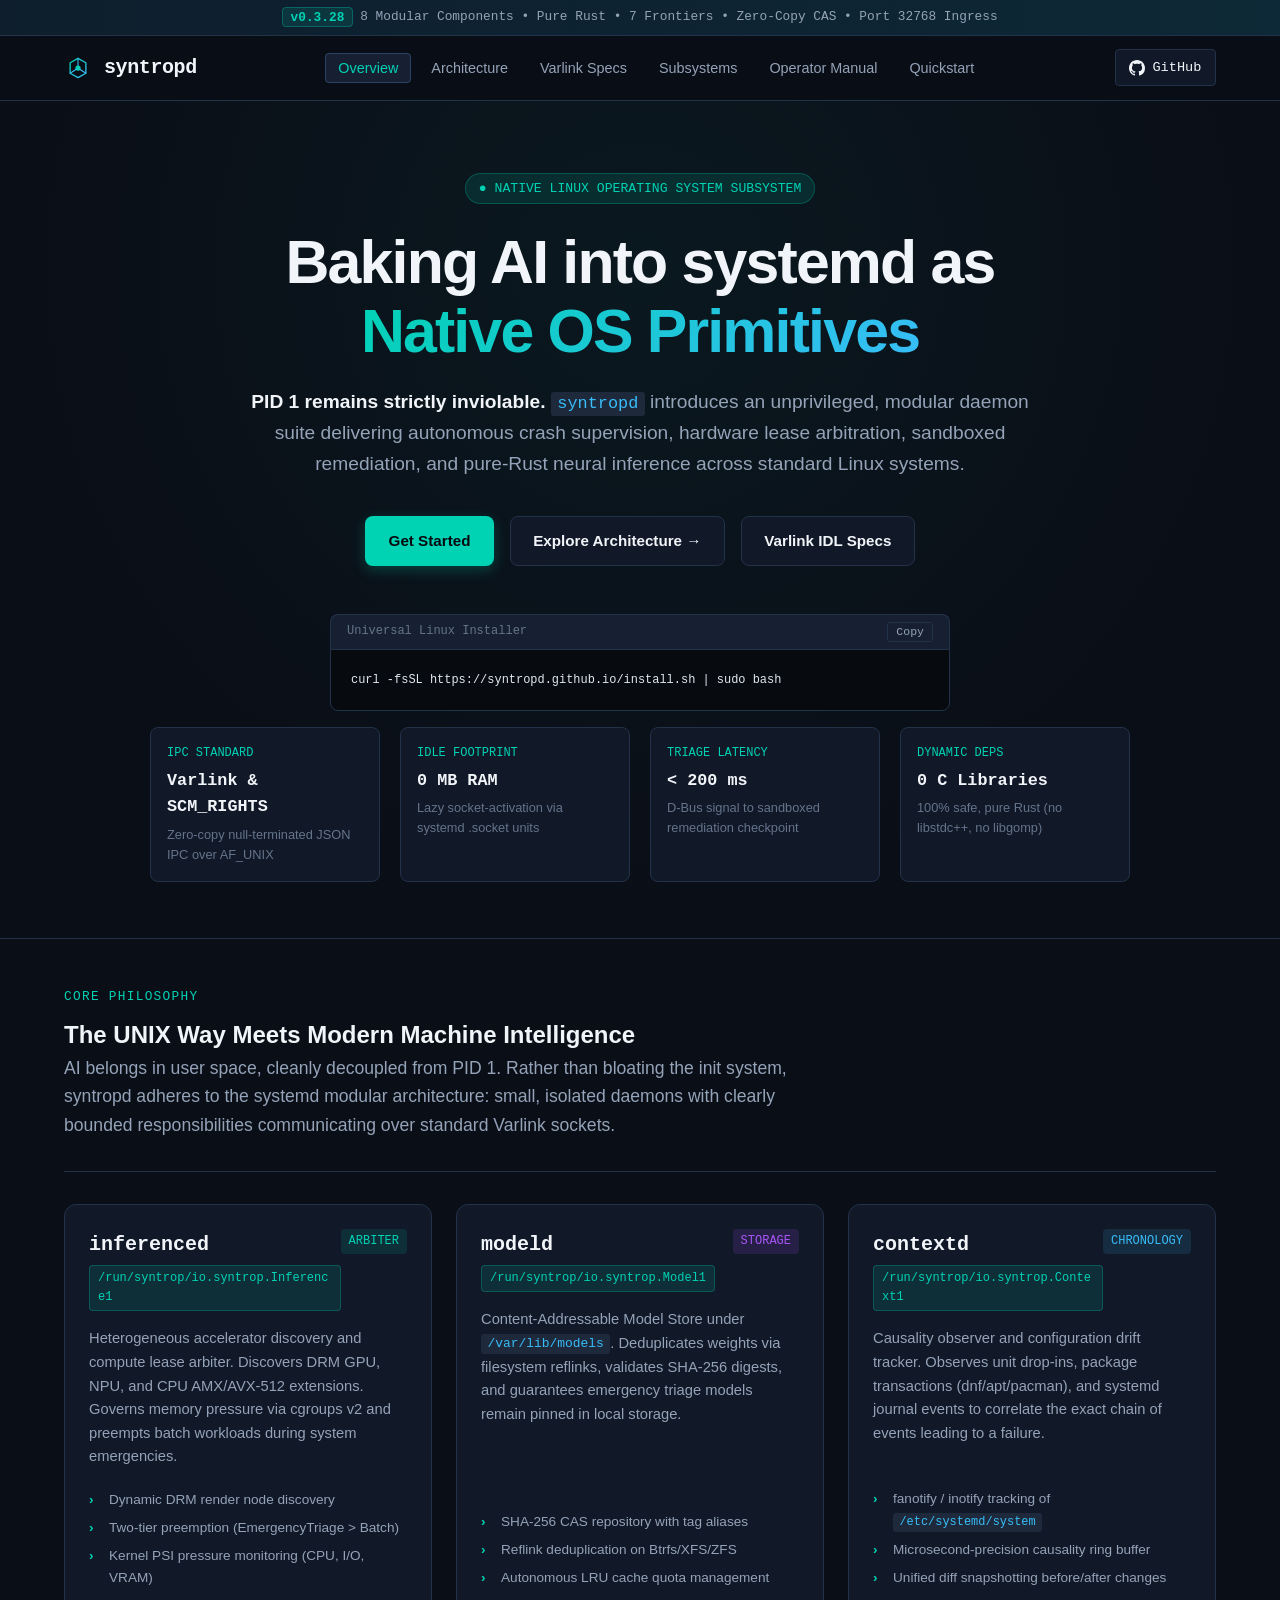
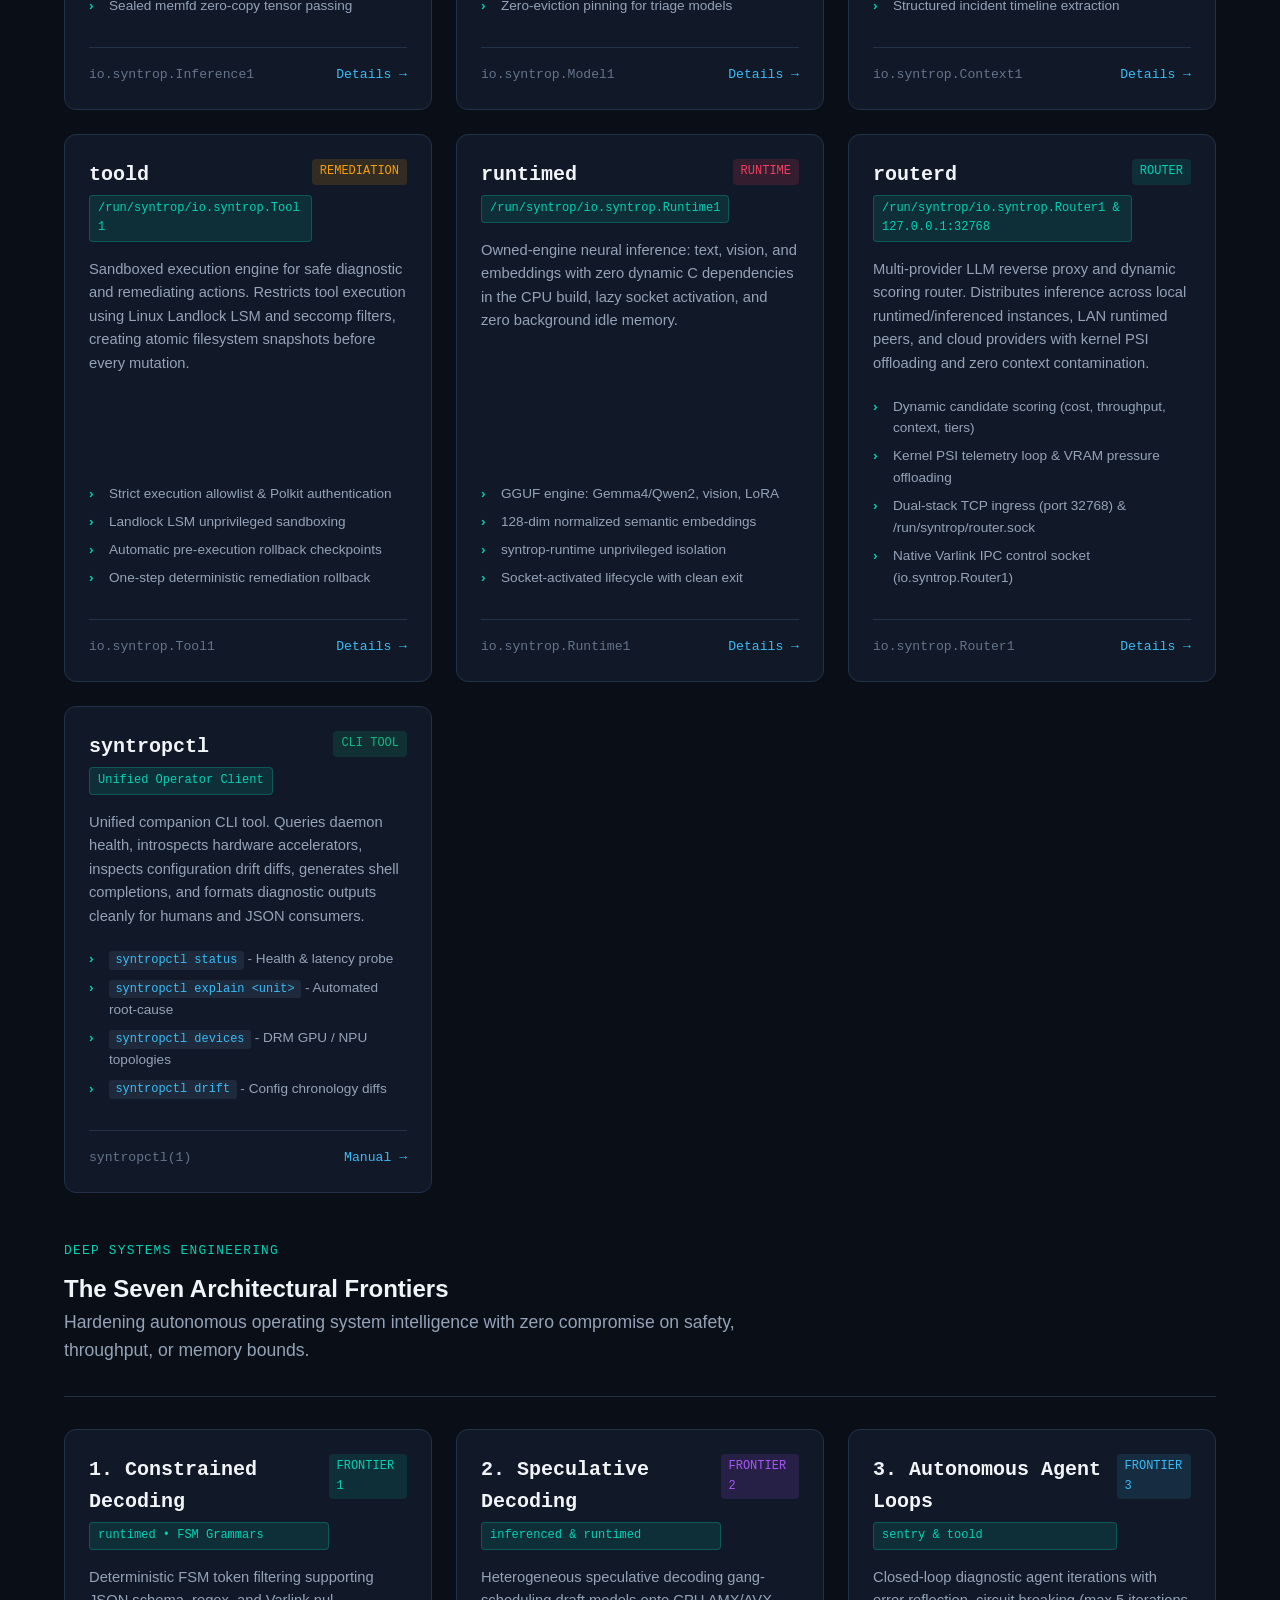
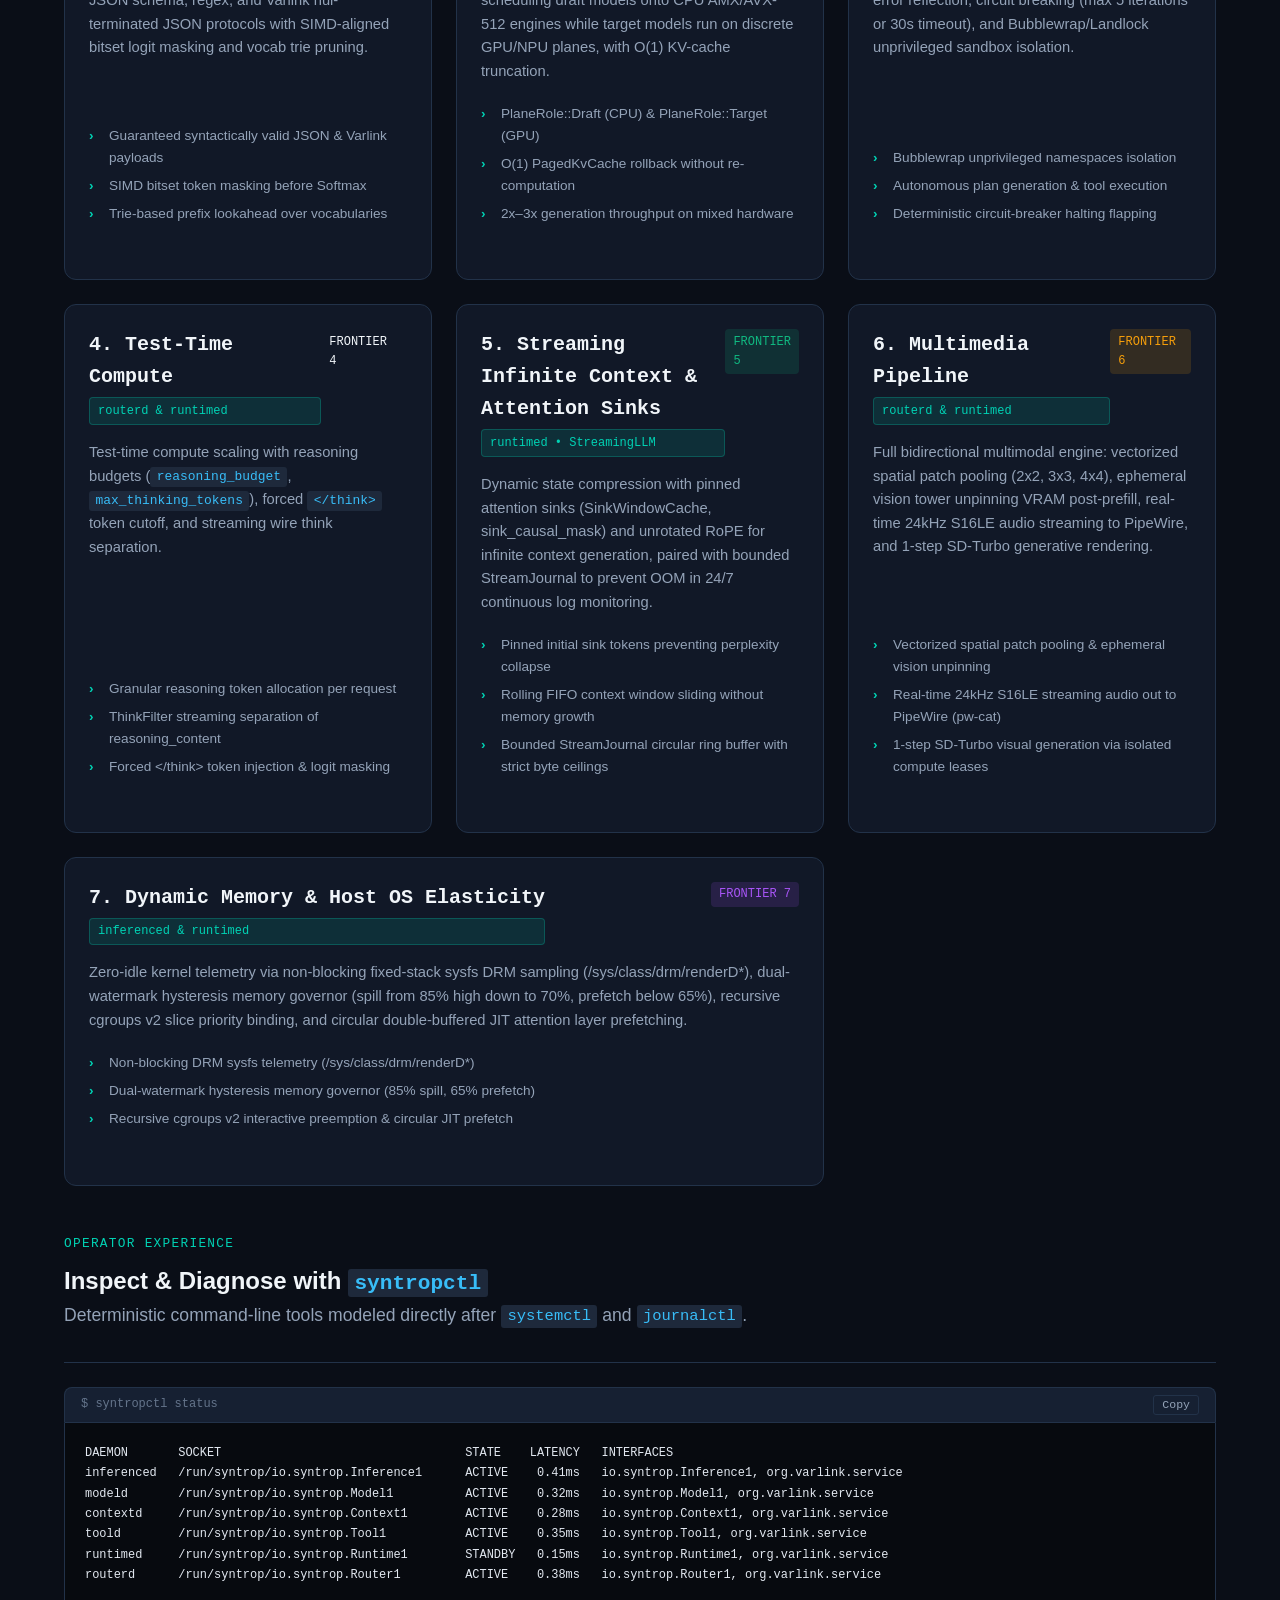
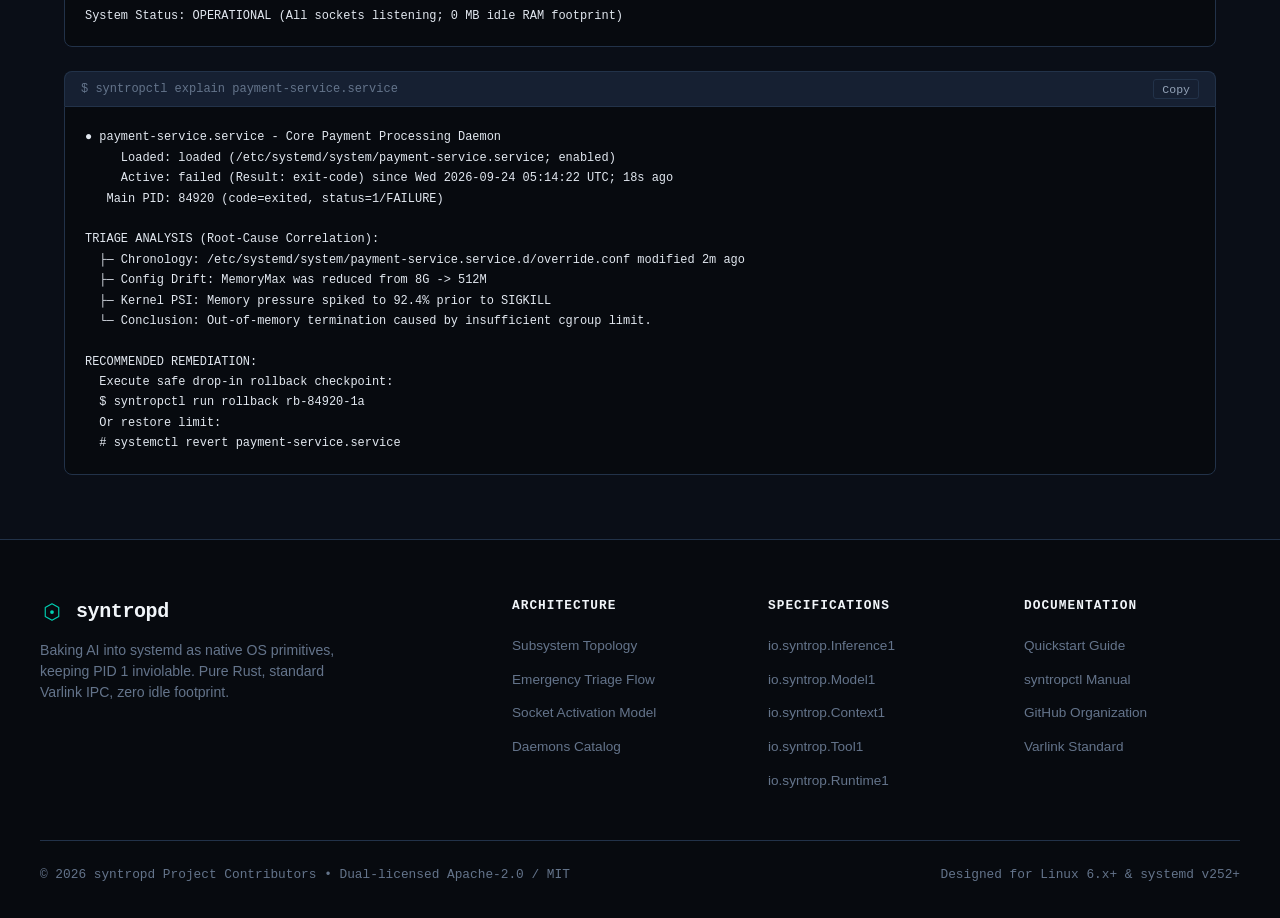
==== index.html @ 88038bbb "chore(release): bump badge to v0.3.28, update inferenced to v0.3.10 and runtimed to v0.5.14" ====
<!DOCTYPE html>
<html lang="en">
<head>
  <meta charset="UTF-8">
  <meta name="viewport" content="width=device-width, initial-scale=1.0">
  <meta name="description" content="syntropd - Native AI subsystem for systemd, maintaining PID 1 inviolability with zero idle memory overhead.">
  <meta name="theme-color" content="#0a0e17">
  <title>syntropd — Native AI Subsystem for systemd</title>
  <link rel="icon" type="image/svg+xml" href="favicon.svg">
  <link rel="stylesheet" href="css/style.css">
</head>
<body>

  <!-- Top Announcement Bar -->
  <div class="top-banner">
    <span><span class="badge">v0.3.28</span> 8 Modular Components • Pure Rust • 7 Frontiers • Zero-Copy CAS • Port 32768 Ingress</span>
  </div>

  <!-- Header & Navigation -->
  <header class="site-header">
    <div class="nav-container">
      <a href="index.html" class="brand">
        <svg viewBox="0 0 64 64" width="28" height="28">
          <defs>
            <linearGradient id="nav-grad" x1="0%" y1="0%" x2="100%" y2="100%">
              <stop offset="0%" stop-color="#00d2b4"/>
              <stop offset="100%" stop-color="#38bdf8"/>
            </linearGradient>
          </defs>
          <path d="M32 10 L50 20 L50 44 L32 54 L14 44 L14 20 Z" fill="none" stroke="url(#nav-grad)" stroke-width="3" stroke-linejoin="round"/>
          <circle cx="32" cy="32" r="6" fill="#00d2b4"/>
          <line x1="32" y1="10" x2="32" y2="26" stroke="#38bdf8" stroke-width="2.5" stroke-linecap="round"/>
          <line x1="50" y1="44" x2="36" y2="35" stroke="#38bdf8" stroke-width="2.5" stroke-linecap="round"/>
          <line x1="14" y1="44" x2="28" y2="35" stroke="#38bdf8" stroke-width="2.5" stroke-linecap="round"/>
        </svg>
        <span>syntropd</span>
      </a>

      <button class="nav-toggle" aria-label="Toggle navigation menu" aria-expanded="false">
        <svg width="20" height="20" viewBox="0 0 24 24" fill="none" stroke="currentColor" stroke-width="2"><line x1="3" y1="12" x2="21" y2="12"></line><line x1="3" y1="6" x2="21" y2="6"></line><line x1="3" y1="18" x2="21" y2="18"></line></svg>
      </button>

      <ul class="nav-links">
        <li><a href="index.html" class="active">Overview</a></li>
        <li><a href="architecture.html">Architecture</a></li>
        <li><a href="specifications.html">Varlink Specs</a></li>
        <li><a href="daemons.html">Subsystems</a></li>
        <li><a href="manual.html">Operator Manual</a></li>
        <li><a href="quickstart.html">Quickstart</a></li>
      </ul>

      <div class="nav-actions">
        <a href="https://github.com/syntropd" class="github-btn" target="_blank" rel="noopener noreferrer">
          <svg width="16" height="16" viewBox="0 0 24 24" fill="currentColor"><path d="M12 0C5.37 0 0 5.37 0 12c0 5.31 3.435 9.795 8.205 11.385.6.105.825-.255.825-.57 0-.285-.015-1.23-.015-2.235-3.015.555-3.795-.735-4.035-1.41-.135-.345-.72-1.41-1.23-1.695-.42-.225-1.02-.78-.015-.795.945-.015 1.62.87 1.845 1.23 1.08 1.815 2.805 1.305 3.495.99.105-.78.42-1.305.765-1.605-2.67-.3-5.46-1.335-5.46-5.925 0-1.305.465-2.385 1.23-3.225-.12-.3-.54-1.53.12-3.18 0 0 1.005-.315 3.3 1.23.96-.27 1.98-.405 3-.405s2.04.135 3 .405c2.295-1.56 3.3-1.23 3.3-1.23.66 1.65.24 2.88.12 3.18.765.84 1.23 1.905 1.23 3.225 0 4.605-2.805 5.625-5.475 5.925.435.375.81 1.095.81 2.22 0 1.605-.015 2.895-.015 3.3 0 .315.225.69.825.57A12.02 12.02 0 0024 12c0-6.63-5.37-12-12-12z"/></svg>
          <span>GitHub</span>
        </a>
      </div>
    </div>
  </header>

  <!-- Hero Section -->
  <section class="hero">
    <div class="hero-inner">
      <div class="hero-eyebrow">
        <span>●</span> NATIVE LINUX OPERATING SYSTEM SUBSYSTEM
      </div>
      <h1>
        Baking AI into systemd as <br>
        <span class="highlight">Native OS Primitives</span>
      </h1>
      <p class="hero-lead">
        <strong>PID 1 remains strictly inviolable.</strong> <code>syntropd</code> introduces an unprivileged, modular daemon suite delivering autonomous crash supervision, hardware lease arbitration, sandboxed remediation, and pure-Rust neural inference across standard Linux systems.
      </p>

      <div class="hero-ctas">
        <a href="quickstart.html" class="btn btn-primary">Get Started</a>
        <a href="architecture.html" class="btn btn-secondary">Explore Architecture →</a>
        <a href="specifications.html" class="btn btn-secondary">Varlink IDL Specs</a>
      </div>

      <div class="hero-install" style="max-width: 620px; margin: 2rem auto 0 auto; text-align: left;">
        <div class="code-header">
          <span>Universal Linux Installer</span>
          <button class="copy-btn">Copy</button>
        </div>
        <pre><code class="language-bash">curl -fsSL https://syntropd.github.io/install.sh | sudo bash</code></pre>
      </div>

      <div class="hero-specs">
        <div class="spec-pill">
          <div class="spec-label">IPC Standard</div>
          <div class="spec-value">Varlink &amp; SCM_RIGHTS</div>
          <div class="spec-desc">Zero-copy null-terminated JSON IPC over AF_UNIX</div>
        </div>
        <div class="spec-pill">
          <div class="spec-label">Idle Footprint</div>
          <div class="spec-value">0 MB RAM</div>
          <div class="spec-desc">Lazy socket-activation via systemd .socket units</div>
        </div>
        <div class="spec-pill">
          <div class="spec-label">Triage Latency</div>
          <div class="spec-value">&lt; 200 ms</div>
          <div class="spec-desc">D-Bus signal to sandboxed remediation checkpoint</div>
        </div>
        <div class="spec-pill">
          <div class="spec-label">Dynamic Deps</div>
          <div class="spec-value">0 C Libraries</div>
          <div class="spec-desc">100% safe, pure Rust (no libstdc++, no libgomp)</div>
        </div>
      </div>
    </div>
  </section>

  <!-- Main Content Wrap -->
  <main class="main-wrap">

    <!-- Mission & Architectural Philosophy -->
    <section>
      <div class="page-header" style="margin-bottom: 2rem;">
        <div class="category">Core Philosophy</div>
        <h2>The UNIX Way Meets Modern Machine Intelligence</h2>
        <p>
          AI belongs in user space, cleanly decoupled from PID 1. Rather than bloating the init system, syntropd adheres to the systemd modular architecture: small, isolated daemons with clearly bounded responsibilities communicating over standard Varlink sockets.
        </p>
      </div>

      <div class="subsystem-grid">
        <!-- inferenced -->
        <div class="daemon-card">
          <div class="daemon-top">
            <div>
              <div class="daemon-name">inferenced</div>
              <div class="daemon-socket">/run/syntrop/io.syntrop.Inference1</div>
            </div>
            <span class="badge" style="background: var(--teal-dim); color: var(--teal); padding: 0.2rem 0.5rem; font-size: 0.75rem; border-radius: 4px; font-family: var(--font-mono);">ARBITER</span>
          </div>
          <p class="daemon-desc">
            Heterogeneous accelerator discovery and compute lease arbiter. Discovers DRM GPU, NPU, and CPU AMX/AVX-512 extensions. Governs memory pressure via cgroups v2 and preempts batch workloads during system emergencies.
          </p>
          <ul class="daemon-features">
            <li>Dynamic DRM render node discovery</li>
            <li>Two-tier preemption (EmergencyTriage &gt; Batch)</li>
            <li>Kernel PSI pressure monitoring (CPU, I/O, VRAM)</li>
            <li>Sealed memfd zero-copy tensor passing</li>
          </ul>
          <div class="daemon-footer">
            <span style="color: var(--text-dim);">io.syntrop.Inference1</span>
            <a href="daemons.html#inferenced">Details →</a>
          </div>
        </div>

        <!-- modeld -->
        <div class="daemon-card">
          <div class="daemon-top">
            <div>
              <div class="daemon-name">modeld</div>
              <div class="daemon-socket">/run/syntrop/io.syntrop.Model1</div>
            </div>
            <span class="badge" style="background: var(--purple-dim); color: var(--purple); padding: 0.2rem 0.5rem; font-size: 0.75rem; border-radius: 4px; font-family: var(--font-mono);">STORAGE</span>
          </div>
          <p class="daemon-desc">
            Content-Addressable Model Store under <code>/var/lib/models</code>. Deduplicates weights via filesystem reflinks, validates SHA-256 digests, and guarantees emergency triage models remain pinned in local storage.
          </p>
          <ul class="daemon-features">
            <li>SHA-256 CAS repository with tag aliases</li>
            <li>Reflink deduplication on Btrfs/XFS/ZFS</li>
            <li>Autonomous LRU cache quota management</li>
            <li>Zero-eviction pinning for triage models</li>
          </ul>
          <div class="daemon-footer">
            <span style="color: var(--text-dim);">io.syntrop.Model1</span>
            <a href="daemons.html#modeld">Details →</a>
          </div>
        </div>

        <!-- contextd -->
        <div class="daemon-card">
          <div class="daemon-top">
            <div>
              <div class="daemon-name">contextd</div>
              <div class="daemon-socket">/run/syntrop/io.syntrop.Context1</div>
            </div>
            <span class="badge" style="background: var(--cyan-dim); color: var(--cyan); padding: 0.2rem 0.5rem; font-size: 0.75rem; border-radius: 4px; font-family: var(--font-mono);">CHRONOLOGY</span>
          </div>
          <p class="daemon-desc">
            Causality observer and configuration drift tracker. Observes unit drop-ins, package transactions (dnf/apt/pacman), and systemd journal events to correlate the exact chain of events leading to a failure.
          </p>
          <ul class="daemon-features">
            <li>fanotify / inotify tracking of <code>/etc/systemd/system</code></li>
            <li>Microsecond-precision causality ring buffer</li>
            <li>Unified diff snapshotting before/after changes</li>
            <li>Structured incident timeline extraction</li>
          </ul>
          <div class="daemon-footer">
            <span style="color: var(--text-dim);">io.syntrop.Context1</span>
            <a href="daemons.html#contextd">Details →</a>
          </div>
        </div>

        <!-- toold -->
        <div class="daemon-card">
          <div class="daemon-top">
            <div>
              <div class="daemon-name">toold</div>
              <div class="daemon-socket">/run/syntrop/io.syntrop.Tool1</div>
            </div>
            <span class="badge" style="background: var(--amber-dim); color: var(--amber); padding: 0.2rem 0.5rem; font-size: 0.75rem; border-radius: 4px; font-family: var(--font-mono);">REMEDIATION</span>
          </div>
          <p class="daemon-desc">
            Sandboxed execution engine for safe diagnostic and remediating actions. Restricts tool execution using Linux Landlock LSM and seccomp filters, creating atomic filesystem snapshots before every mutation.
          </p>
          <ul class="daemon-features">
            <li>Strict execution allowlist &amp; Polkit authentication</li>
            <li>Landlock LSM unprivileged sandboxing</li>
            <li>Automatic pre-execution rollback checkpoints</li>
            <li>One-step deterministic remediation rollback</li>
          </ul>
          <div class="daemon-footer">
            <span style="color: var(--text-dim);">io.syntrop.Tool1</span>
            <a href="daemons.html#toold">Details →</a>
          </div>
        </div>

        <!-- runtimed -->
        <div class="daemon-card">
          <div class="daemon-top">
            <div>
              <div class="daemon-name">runtimed</div>
              <div class="daemon-socket">/run/syntrop/io.syntrop.Runtime1</div>
            </div>
            <span class="badge" style="background: var(--rose-dim); color: var(--rose); padding: 0.2rem 0.5rem; font-size: 0.75rem; border-radius: 4px; font-family: var(--font-mono);">RUNTIME</span>
          </div>
          <p class="daemon-desc">
            Owned-engine neural inference: text, vision, and embeddings with zero dynamic C dependencies in the CPU build, lazy socket activation, and zero background idle memory.
          </p>
          <ul class="daemon-features">
            <li>GGUF engine: Gemma4/Qwen2, vision, LoRA</li>
            <li>128-dim normalized semantic embeddings</li>
            <li>syntrop-runtime unprivileged isolation</li>
            <li>Socket-activated lifecycle with clean exit</li>
          </ul>
          <div class="daemon-footer">
            <span style="color: var(--text-dim);">io.syntrop.Runtime1</span>
            <a href="daemons.html#runtimed">Details →</a>
          </div>
        </div>

        <!-- routerd -->
        <div class="daemon-card">
          <div class="daemon-top">
            <div>
              <div class="daemon-name">routerd</div>
              <div class="daemon-socket">/run/syntrop/io.syntrop.Router1 &amp; 127.0.0.1:32768</div>
            </div>
            <span class="badge" style="background: var(--teal-dim); color: var(--teal); padding: 0.2rem 0.5rem; font-size: 0.75rem; border-radius: 4px; font-family: var(--font-mono);">ROUTER</span>
          </div>
          <p class="daemon-desc">
            Multi-provider LLM reverse proxy and dynamic scoring router. Distributes inference across local runtimed/inferenced instances, LAN runtimed peers, and cloud providers with kernel PSI offloading and zero context contamination.
          </p>
          <ul class="daemon-features">
            <li>Dynamic candidate scoring (cost, throughput, context, tiers)</li>
            <li>Kernel PSI telemetry loop &amp; VRAM pressure offloading</li>
            <li>Dual-stack TCP ingress (port 32768) &amp; /run/syntrop/router.sock</li>
            <li>Native Varlink IPC control socket (io.syntrop.Router1)</li>
          </ul>
          <div class="daemon-footer">
            <span style="color: var(--text-dim);">io.syntrop.Router1</span>
            <a href="daemons.html#routerd">Details →</a>
          </div>
        </div>

        <!-- syntropctl -->
        <div class="daemon-card">
          <div class="daemon-top">
            <div>
              <div class="daemon-name">syntropctl</div>
              <div class="daemon-socket">Unified Operator Client</div>
            </div>
            <span class="badge" style="background: var(--green-dim); color: var(--green); padding: 0.2rem 0.5rem; font-size: 0.75rem; border-radius: 4px; font-family: var(--font-mono);">CLI TOOL</span>
          </div>
          <p class="daemon-desc">
            Unified companion CLI tool. Queries daemon health, introspects hardware accelerators, inspects configuration drift diffs, generates shell completions, and formats diagnostic outputs cleanly for humans and JSON consumers.
          </p>
          <ul class="daemon-features">
            <li><code>syntropctl status</code> - Health &amp; latency probe</li>
            <li><code>syntropctl explain &lt;unit&gt;</code> - Automated root-cause</li>
            <li><code>syntropctl devices</code> - DRM GPU / NPU topologies</li>
            <li><code>syntropctl drift</code> - Config chronology diffs</li>
          </ul>
          <div class="daemon-footer">
            <span style="color: var(--text-dim);">syntropctl(1)</span>
            <a href="manual.html">Manual →</a>
          </div>
        </div>
      </div>
    </section>

    <!-- 7 Architectural Frontiers -->
    <section style="margin-top: 3rem;">
      <div class="page-header" style="margin-bottom: 2rem;">
        <div class="category">Deep Systems Engineering</div>
        <h2>The Seven Architectural Frontiers</h2>
        <p>Hardening autonomous operating system intelligence with zero compromise on safety, throughput, or memory bounds.</p>
      </div>

      <div class="subsystem-grid">
        <div class="daemon-card">
          <div class="daemon-top">
            <div>
              <div class="daemon-name">1. Constrained Decoding</div>
              <div class="daemon-socket">runtimed • FSM Grammars</div>
            </div>
            <span class="badge" style="background: var(--teal-dim); color: var(--teal); padding: 0.2rem 0.5rem; font-size: 0.75rem; border-radius: 4px; font-family: var(--font-mono);">FRONTIER 1</span>
          </div>
          <p class="daemon-desc">
            Deterministic FSM token filtering supporting JSON schema, regex, and Varlink nul-terminated JSON protocols with SIMD-aligned bitset logit masking and vocab trie pruning.
          </p>
          <ul class="daemon-features">
            <li>Guaranteed syntactically valid JSON &amp; Varlink payloads</li>
            <li>SIMD bitset token masking before Softmax</li>
            <li>Trie-based prefix lookahead over vocabularies</li>
          </ul>
        </div>

        <div class="daemon-card">
          <div class="daemon-top">
            <div>
              <div class="daemon-name">2. Speculative Decoding</div>
              <div class="daemon-socket">inferenced &amp; runtimed</div>
            </div>
            <span class="badge" style="background: var(--purple-dim); color: var(--purple); padding: 0.2rem 0.5rem; font-size: 0.75rem; border-radius: 4px; font-family: var(--font-mono);">FRONTIER 2</span>
          </div>
          <p class="daemon-desc">
            Heterogeneous speculative decoding gang-scheduling draft models onto CPU AMX/AVX-512 engines while target models run on discrete GPU/NPU planes, with O(1) KV-cache truncation.
          </p>
          <ul class="daemon-features">
            <li>PlaneRole::Draft (CPU) &amp; PlaneRole::Target (GPU)</li>
            <li>O(1) PagedKvCache rollback without re-computation</li>
            <li>2x–3x generation throughput on mixed hardware</li>
          </ul>
        </div>

        <div class="daemon-card">
          <div class="daemon-top">
            <div>
              <div class="daemon-name">3. Autonomous Agent Loops</div>
              <div class="daemon-socket">sentry &amp; toold</div>
            </div>
            <span class="badge" style="background: var(--cyan-dim); color: var(--cyan); padding: 0.2rem 0.5rem; font-size: 0.75rem; border-radius: 4px; font-family: var(--font-mono);">FRONTIER 3</span>
          </div>
          <p class="daemon-desc">
            Closed-loop diagnostic agent iterations with error reflection, circuit breaking (max 5 iterations or 30s timeout), and Bubblewrap/Landlock unprivileged sandbox isolation.
          </p>
          <ul class="daemon-features">
            <li>Bubblewrap unprivileged namespaces isolation</li>
            <li>Autonomous plan generation &amp; tool execution</li>
            <li>Deterministic circuit-breaker halting flapping</li>
          </ul>
        </div>

        <div class="daemon-card">
          <div class="daemon-top">
            <div>
              <div class="daemon-name">4. Test-Time Compute</div>
              <div class="daemon-socket">routerd &amp; runtimed</div>
            </div>
            <span class="badge" style="background: var(--yellow-dim); color: var(--yellow); padding: 0.2rem 0.5rem; font-size: 0.75rem; border-radius: 4px; font-family: var(--font-mono);">FRONTIER 4</span>
          </div>
          <p class="daemon-desc">
            Test-time compute scaling with reasoning budgets (<code>reasoning_budget</code>, <code>max_thinking_tokens</code>), forced <code>&lt;/think&gt;</code> token cutoff, and streaming wire think separation.
          </p>
          <ul class="daemon-features">
            <li>Granular reasoning token allocation per request</li>
            <li>ThinkFilter streaming separation of reasoning_content</li>
            <li>Forced &lt;/think&gt; token injection &amp; logit masking</li>
          </ul>
        </div>

        <div class="daemon-card">
          <div class="daemon-top">
            <div>
              <div class="daemon-name">5. Streaming Infinite Context &amp; Attention Sinks</div>
              <div class="daemon-socket">runtimed • StreamingLLM</div>
            </div>
            <span class="badge" style="background: var(--green-dim); color: var(--green); padding: 0.2rem 0.5rem; font-size: 0.75rem; border-radius: 4px; font-family: var(--font-mono);">FRONTIER 5</span>
          </div>
          <p class="daemon-desc">
            Dynamic state compression with pinned attention sinks (SinkWindowCache, sink_causal_mask) and unrotated RoPE for infinite context generation, paired with bounded StreamJournal to prevent OOM in 24/7 continuous log monitoring.
          </p>
          <ul class="daemon-features">
            <li>Pinned initial sink tokens preventing perplexity collapse</li>
            <li>Rolling FIFO context window sliding without memory growth</li>
            <li>Bounded StreamJournal circular ring buffer with strict byte ceilings</li>
          </ul>
        </div>

        <div class="daemon-card">
          <div class="daemon-top">
            <div>
              <div class="daemon-name">6. Multimedia Pipeline</div>
              <div class="daemon-socket">routerd &amp; runtimed</div>
            </div>
            <span class="badge" style="background: var(--amber-dim); color: var(--amber); padding: 0.2rem 0.5rem; font-size: 0.75rem; border-radius: 4px; font-family: var(--font-mono);">FRONTIER 6</span>
          </div>
          <p class="daemon-desc">
            Full bidirectional multimodal engine: vectorized spatial patch pooling (2x2, 3x3, 4x4), ephemeral vision tower unpinning VRAM post-prefill, real-time 24kHz S16LE audio streaming to PipeWire, and 1-step SD-Turbo generative rendering.
          </p>
          <ul class="daemon-features">
            <li>Vectorized spatial patch pooling &amp; ephemeral vision unpinning</li>
            <li>Real-time 24kHz S16LE streaming audio out to PipeWire (pw-cat)</li>
            <li>1-step SD-Turbo visual generation via isolated compute leases</li>
          </ul>
        </div>

        <div class="daemon-card" style="grid-column: span 2;">
          <div class="daemon-top">
            <div>
              <div class="daemon-name">7. Dynamic Memory &amp; Host OS Elasticity</div>
              <div class="daemon-socket">inferenced &amp; runtimed</div>
            </div>
            <span class="badge" style="background: var(--purple-dim); color: var(--purple); padding: 0.2rem 0.5rem; font-size: 0.75rem; border-radius: 4px; font-family: var(--font-mono);">FRONTIER 7</span>
          </div>
          <p class="daemon-desc">
            Zero-idle kernel telemetry via non-blocking fixed-stack sysfs DRM sampling (/sys/class/drm/renderD*), dual-watermark hysteresis memory governor (spill from 85% high down to 70%, prefetch below 65%), recursive cgroups v2 slice priority binding, and circular double-buffered JIT attention layer prefetching.
          </p>
          <ul class="daemon-features">
            <li>Non-blocking DRM sysfs telemetry (/sys/class/drm/renderD*)</li>
            <li>Dual-watermark hysteresis memory governor (85% spill, 65% prefetch)</li>
            <li>Recursive cgroups v2 interactive preemption &amp; circular JIT prefetch</li>
          </ul>
        </div>
      </div>
    </section>

    <!-- Quick Terminal Showcase -->
    <section style="margin-top: 2rem;">
      <div class="page-header" style="margin-bottom: 1.5rem;">
        <div class="category">Operator Experience</div>
        <h2>Inspect &amp; Diagnose with <code>syntropctl</code></h2>
        <p>Deterministic command-line tools modeled directly after <code>systemctl</code> and <code>journalctl</code>.</p>
      </div>

      <div class="code-header">
        <span>$ syntropctl status</span>
        <button class="copy-btn">Copy</button>
      </div>
      <pre><code>DAEMON       SOCKET                                  STATE    LATENCY   INTERFACES
inferenced   /run/syntrop/io.syntrop.Inference1      ACTIVE    0.41ms   io.syntrop.Inference1, org.varlink.service
modeld       /run/syntrop/io.syntrop.Model1          ACTIVE    0.32ms   io.syntrop.Model1, org.varlink.service
contextd     /run/syntrop/io.syntrop.Context1        ACTIVE    0.28ms   io.syntrop.Context1, org.varlink.service
toold        /run/syntrop/io.syntrop.Tool1           ACTIVE    0.35ms   io.syntrop.Tool1, org.varlink.service
runtimed     /run/syntrop/io.syntrop.Runtime1        STANDBY   0.15ms   io.syntrop.Runtime1, org.varlink.service
routerd      /run/syntrop/io.syntrop.Router1         ACTIVE    0.38ms   io.syntrop.Router1, org.varlink.service

System Status: OPERATIONAL (All sockets listening; 0 MB idle RAM footprint)</code></pre>

      <div class="code-header" style="margin-top: 1.5rem;">
        <span>$ syntropctl explain payment-service.service</span>
        <button class="copy-btn">Copy</button>
      </div>
      <pre><code>● payment-service.service - Core Payment Processing Daemon
     Loaded: loaded (/etc/systemd/system/payment-service.service; enabled)
     Active: failed (Result: exit-code) since Wed 2026-09-24 05:14:22 UTC; 18s ago
   Main PID: 84920 (code=exited, status=1/FAILURE)

TRIAGE ANALYSIS (Root-Cause Correlation):
  ├─ Chronology: /etc/systemd/system/payment-service.service.d/override.conf modified 2m ago
  ├─ Config Drift: MemoryMax was reduced from 8G -> 512M
  ├─ Kernel PSI: Memory pressure spiked to 92.4% prior to SIGKILL
  └─ Conclusion: Out-of-memory termination caused by insufficient cgroup limit.

RECOMMENDED REMEDIATION:
  Execute safe drop-in rollback checkpoint:
  $ syntropctl run rollback rb-84920-1a
  Or restore limit:
  # systemctl revert payment-service.service</code></pre>
    </section>

  </main>

  <!-- Site Footer -->
  <footer class="site-footer">
    <div class="footer-inner">
      <div class="footer-brand">
        <div class="brand">
          <svg viewBox="0 0 64 64" width="24" height="24">
            <path d="M32 10 L50 20 L50 44 L32 54 L14 44 L14 20 Z" fill="none" stroke="#00d2b4" stroke-width="3" stroke-linejoin="round"/>
            <circle cx="32" cy="32" r="5" fill="#00d2b4"/>
          </svg>
          <span>syntropd</span>
        </div>
        <p>Baking AI into systemd as native OS primitives, keeping PID 1 inviolable. Pure Rust, standard Varlink IPC, zero idle footprint.</p>
      </div>

      <div class="footer-col">
        <h4>Architecture</h4>
        <ul>
          <li><a href="architecture.html#topology">Subsystem Topology</a></li>
          <li><a href="architecture.html#triage">Emergency Triage Flow</a></li>
          <li><a href="architecture.html#socket">Socket Activation Model</a></li>
          <li><a href="daemons.html">Daemons Catalog</a></li>
        </ul>
      </div>

      <div class="footer-col">
        <h4>Specifications</h4>
        <ul>
          <li><a href="specifications.html#inference">io.syntrop.Inference1</a></li>
          <li><a href="specifications.html#model">io.syntrop.Model1</a></li>
          <li><a href="specifications.html#context">io.syntrop.Context1</a></li>
          <li><a href="specifications.html#tool">io.syntrop.Tool1</a></li>
          <li><a href="specifications.html#runtime">io.syntrop.Runtime1</a></li>
        </ul>
      </div>

      <div class="footer-col">
        <h4>Documentation</h4>
        <ul>
          <li><a href="quickstart.html">Quickstart Guide</a></li>
          <li><a href="manual.html">syntropctl Manual</a></li>
          <li><a href="https://github.com/syntropd" target="_blank" rel="noopener noreferrer">GitHub Organization</a></li>
          <li><a href="https://varlink.org" target="_blank" rel="noopener noreferrer">Varlink Standard</a></li>
        </ul>
      </div>
    </div>

    <div class="footer-bottom">
      <span>&copy; 2026 syntropd Project Contributors • Dual-licensed Apache-2.0 / MIT</span>
      <span>Designed for Linux 6.x+ &amp; systemd v252+</span>
    </div>
  </footer>

  <script src="js/app.js"></script>
</body>
</html>
---- css/style.css ----
/* syntropd - Native AI Subsystem for systemd
 * Engineering Design System (Dark Mode, High Contrast, Zero CDN)
 */

:root {
  --bg-primary: #0a0e17;
  --bg-surface: #111827;
  --bg-card: #162032;
  --bg-card-hover: #1c2a42;
  --bg-code: #070a0f;
  --bg-subtle: #1e293b;

  --border: #223249;
  --border-focus: #00d2b4;
  --border-light: #2d4263;

  --text-main: #f1f5f9;
  --text-muted: #94a3b8;
  --text-dim: #64748b;
  --text-link: #38bdf8;
  --text-link-hover: #00d2b4;

  --teal: #00d2b4;
  --teal-dim: rgba(0, 210, 180, 0.12);
  --cyan: #38bdf8;
  --cyan-dim: rgba(56, 189, 248, 0.12);
  --green: #10b981;
  --green-dim: rgba(16, 185, 129, 0.15);
  --amber: #f59e0b;
  --amber-dim: rgba(245, 158, 11, 0.15);
  --rose: #f43f5e;
  --rose-dim: rgba(244, 63, 94, 0.15);
  --purple: #a855f7;
  --purple-dim: rgba(168, 85, 247, 0.15);

  --font-mono: ui-monospace, SFMono-Regular, "SF Mono", Menlo, Monaco, Consolas, "Liberation Mono", monospace;
  --font-sans: -apple-system, BlinkMacSystemFont, "Segoe UI", Roboto, "Helvetica Neue", Arial, sans-serif;
  --font-display: -apple-system, BlinkMacSystemFont, "Segoe UI", Roboto, sans-serif;

  --radius-sm: 4px;
  --radius-md: 8px;
  --radius-lg: 12px;
  --max-width: 1200px;
}

*, *::before, *::after {
  box-sizing: border-box;
  margin: 0;
  padding: 0;
}

html {
  font-size: 16px;
  background-color: var(--bg-primary);
  color: var(--text-main);
  font-family: var(--font-sans);
  line-height: 1.6;
  scroll-behavior: smooth;
  -webkit-font-smoothing: antialiased;
}

body {
  min-height: 100vh;
  display: flex;
  flex-direction: column;
}

a {
  color: var(--text-link);
  text-decoration: none;
  transition: color 0.15s ease;
}

a:hover {
  color: var(--text-link-hover);
}

/* ---------------- Top Banner ---------------- */
.top-banner {
  background: linear-gradient(90deg, #0e1e2d 0%, #0d2836 100%);
  border-bottom: 1px solid var(--border);
  padding: 0.45rem 1rem;
  font-size: 0.8rem;
  font-family: var(--font-mono);
  color: var(--text-muted);
  text-align: center;
  display: flex;
  justify-content: center;
  align-items: center;
  gap: 1.25rem;
}

.top-banner .badge {
  background: var(--teal-dim);
  color: var(--teal);
  border: 1px solid rgba(0, 210, 180, 0.3);
  padding: 0.1rem 0.45rem;
  border-radius: var(--radius-sm);
  font-weight: 600;
}

/* ---------------- Navigation ---------------- */
.site-header {
  background: rgba(10, 14, 23, 0.95);
  backdrop-filter: blur(10px);
  border-bottom: 1px solid var(--border);
  position: sticky;
  top: 0;
  z-index: 1000;
}

.nav-container {
  max-width: var(--max-width);
  margin: 0 auto;
  padding: 0.85rem 1.5rem;
  display: flex;
  align-items: center;
  justify-content: space-between;
}

.brand {
  display: flex;
  align-items: center;
  gap: 0.75rem;
  color: var(--text-main);
  font-weight: 700;
  font-size: 1.25rem;
  font-family: var(--font-mono);
  letter-spacing: -0.02em;
}

.brand:hover {
  color: var(--text-main);
}

.brand svg {
  flex-shrink: 0;
}

.nav-links {
  display: flex;
  align-items: center;
  gap: 0.5rem;
  list-style: none;
}

.nav-links a {
  color: var(--text-muted);
  font-size: 0.9rem;
  font-weight: 500;
  padding: 0.4rem 0.75rem;
  border-radius: var(--radius-sm);
  transition: all 0.15s ease;
}

.nav-links a:hover,
.nav-links a.active {
  color: var(--text-main);
  background: var(--bg-card);
}

.nav-links a.active {
  border: 1px solid var(--border-light);
  color: var(--teal);
}

.nav-actions {
  display: flex;
  align-items: center;
  gap: 0.75rem;
}

.github-btn {
  display: inline-flex;
  align-items: center;
  gap: 0.45rem;
  font-size: 0.85rem;
  font-family: var(--font-mono);
  background: var(--bg-surface);
  border: 1px solid var(--border);
  color: var(--text-main);
  padding: 0.4rem 0.85rem;
  border-radius: var(--radius-sm);
  transition: all 0.15s ease;
}

.github-btn:hover {
  background: var(--bg-card);
  border-color: var(--border-light);
  color: var(--teal);
}

/* Mobile Nav Toggle */
.nav-toggle {
  display: none;
  background: none;
  border: 1px solid var(--border);
  color: var(--text-main);
  padding: 0.4rem;
  border-radius: var(--radius-sm);
  cursor: pointer;
}

/* ---------------- Hero Section ---------------- */
.hero {
  padding: 4.5rem 1.5rem 3.5rem;
  border-bottom: 1px solid var(--border);
  background: radial-gradient(circle at 50% 20%, rgba(0, 210, 180, 0.05) 0%, rgba(10, 14, 23, 0) 70%);
}

.hero-inner {
  max-width: var(--max-width);
  margin: 0 auto;
  text-align: center;
}

.hero-eyebrow {
  display: inline-flex;
  align-items: center;
  gap: 0.5rem;
  font-family: var(--font-mono);
  font-size: 0.82rem;
  color: var(--teal);
  background: var(--teal-dim);
  border: 1px solid rgba(0, 210, 180, 0.25);
  padding: 0.25rem 0.8rem;
  border-radius: 9999px;
  margin-bottom: 1.5rem;
}

.hero h1 {
  font-size: clamp(2.4rem, 5vw, 3.8rem);
  font-weight: 800;
  line-height: 1.15;
  letter-spacing: -0.03em;
  margin-bottom: 1.25rem;
}

.hero h1 .highlight {
  background: linear-gradient(135deg, #00d2b4 0%, #38bdf8 100%);
  -webkit-background-clip: text;
  -webkit-text-fill-color: transparent;
}

.hero-lead {
  font-size: 1.2rem;
  color: var(--text-muted);
  max-width: 800px;
  margin: 0 auto 2.25rem;
}

.hero-lead strong {
  color: var(--text-main);
}

.hero-ctas {
  display: flex;
  justify-content: center;
  gap: 1rem;
  flex-wrap: wrap;
  margin-bottom: 3rem;
}

.btn {
  display: inline-flex;
  align-items: center;
  justify-content: center;
  gap: 0.5rem;
  font-size: 0.95rem;
  font-weight: 600;
  padding: 0.75rem 1.4rem;
  border-radius: var(--radius-md);
  transition: all 0.15s ease;
  cursor: pointer;
  border: 1px solid transparent;
}

.btn-primary {
  background: var(--teal);
  color: #070a0f;
  box-shadow: 0 4px 14px rgba(0, 210, 180, 0.25);
}

.btn-primary:hover {
  background: #00ebb4;
  color: #070a0f;
  transform: translateY(-1px);
}

.btn-secondary {
  background: var(--bg-surface);
  border-color: var(--border);
  color: var(--text-main);
}

.btn-secondary:hover {
  background: var(--bg-card);
  border-color: var(--border-light);
  color: var(--teal);
}

.hero-specs {
  display: grid;
  grid-template-columns: repeat(auto-fit, minmax(200px, 1fr));
  gap: 1.25rem;
  max-width: 980px;
  margin: 0 auto;
  text-align: left;
}

.spec-pill {
  background: var(--bg-surface);
  border: 1px solid var(--border);
  border-radius: var(--radius-md);
  padding: 1rem;
  transition: border-color 0.15s ease;
}

.spec-pill:hover {
  border-color: var(--border-light);
}

.spec-label {
  font-family: var(--font-mono);
  font-size: 0.75rem;
  text-transform: uppercase;
  color: var(--teal);
  margin-bottom: 0.25rem;
}

.spec-value {
  font-size: 1.05rem;
  font-weight: 700;
  color: var(--text-main);
  font-family: var(--font-mono);
}

.spec-desc {
  font-size: 0.8rem;
  color: var(--text-dim);
  margin-top: 0.2rem;
}

/* ---------------- Main Content Layout ---------------- */
.main-wrap {
  flex: 1;
  max-width: var(--max-width);
  width: 100%;
  margin: 0 auto;
  padding: 3rem 1.5rem;
}

.page-header {
  border-bottom: 1px solid var(--border);
  padding-bottom: 2rem;
  margin-bottom: 3rem;
}

.page-header .category {
  font-family: var(--font-mono);
  font-size: 0.8rem;
  text-transform: uppercase;
  color: var(--teal);
  letter-spacing: 0.1em;
  margin-bottom: 0.5rem;
}

.page-header h1 {
  font-size: 2.4rem;
  font-weight: 800;
  letter-spacing: -0.02em;
  margin-bottom: 0.75rem;
}

.page-header p {
  font-size: 1.1rem;
  color: var(--text-muted);
  max-width: 760px;
}

/* ---------------- Architecture & Diagrams ---------------- */
.diagram-card {
  background: var(--bg-surface);
  border: 1px solid var(--border);
  border-radius: var(--radius-lg);
  padding: 2rem;
  margin-bottom: 2.5rem;
}

.diagram-header {
  display: flex;
  justify-content: space-between;
  align-items: flex-start;
  margin-bottom: 1.5rem;
  flex-wrap: wrap;
  gap: 1rem;
}

.diagram-header h2 {
  font-size: 1.4rem;
  font-weight: 700;
}

.diagram-header p {
  color: var(--text-muted);
  font-size: 0.9rem;
  margin-top: 0.25rem;
}

.diagram-viewport {
  background: #070a0f;
  border: 1px solid var(--border);
  border-radius: var(--radius-md);
  padding: 1.5rem;
  overflow-x: auto;
  position: relative;
}

/* Interactive SVG Styling */
svg.interactive-arch {
  width: 100%;
  height: auto;
  min-width: 700px;
  display: block;
}

.arch-node {
  cursor: pointer;
  transition: all 0.2s ease;
}

.arch-node:hover rect,
.arch-node.active rect {
  stroke: var(--teal);
  stroke-width: 2.5px;
  filter: drop-shadow(0 0 8px rgba(0, 210, 180, 0.4));
}

.arch-node text {
  pointer-events: none;
  user-select: none;
}

/* Inspector Drawer for Nodes */
.inspector-panel {
  margin-top: 1.25rem;
  background: var(--bg-card);
  border: 1px solid var(--border);
  border-radius: var(--radius-md);
  padding: 1.25rem;
  display: none;
}

.inspector-panel.visible {
  display: block;
  animation: fadeIn 0.2s ease;
}

.inspector-title {
  font-family: var(--font-mono);
  font-size: 1rem;
  font-weight: 700;
  color: var(--teal);
  display: flex;
  align-items: center;
  justify-content: space-between;
}

.inspector-meta {
  display: grid;
  grid-template-columns: repeat(auto-fit, minmax(220px, 1fr));
  gap: 0.75rem;
  margin: 1rem 0;
  font-size: 0.85rem;
  font-family: var(--font-mono);
}

.meta-item {
  background: var(--bg-surface);
  padding: 0.5rem 0.75rem;
  border-radius: var(--radius-sm);
  border: 1px solid var(--border);
}

.meta-item span {
  color: var(--text-dim);
  display: block;
  font-size: 0.72rem;
  text-transform: uppercase;
}

/* ---------------- Triage Stepper Flow ---------------- */
.stepper-container {
  display: flex;
  gap: 1.5rem;
  margin-top: 1.5rem;
  flex-direction: column;
}

.step-tracker {
  display: flex;
  overflow-x: auto;
  padding-bottom: 0.5rem;
  gap: 0.5rem;
}

.step-btn {
  background: var(--bg-surface);
  border: 1px solid var(--border);
  color: var(--text-muted);
  font-family: var(--font-mono);
  font-size: 0.82rem;
  padding: 0.5rem 0.85rem;
  border-radius: var(--radius-sm);
  white-space: nowrap;
  cursor: pointer;
  transition: all 0.15s ease;
  display: flex;
  align-items: center;
  gap: 0.5rem;
}

.step-btn .step-num {
  background: var(--bg-card);
  color: var(--text-dim);
  padding: 0.1rem 0.4rem;
  border-radius: 3px;
  font-weight: 700;
}

.step-btn:hover {
  background: var(--bg-card);
  color: var(--text-main);
}

.step-btn.active {
  background: var(--teal-dim);
  border-color: var(--teal);
  color: var(--teal);
}

.step-btn.active .step-num {
  background: var(--teal);
  color: #070a0f;
}

.step-content-card {
  background: #070a0f;
  border: 1px solid var(--border);
  border-radius: var(--radius-md);
  padding: 1.5rem;
}

.step-header {
  display: flex;
  justify-content: space-between;
  align-items: center;
  margin-bottom: 1rem;
}

.step-title {
  font-size: 1.15rem;
  font-weight: 700;
  color: var(--text-main);
}

.step-latency {
  font-family: var(--font-mono);
  font-size: 0.8rem;
  color: var(--green);
  background: var(--green-dim);
  padding: 0.2rem 0.6rem;
  border-radius: var(--radius-sm);
  border: 1px solid rgba(16, 185, 129, 0.3);
}

/* ---------------- Subsystem Daemon Grid ---------------- */
.subsystem-grid {
  display: grid;
  grid-template-columns: repeat(auto-fit, minmax(340px, 1fr));
  gap: 1.5rem;
  margin-bottom: 3rem;
}

.daemon-card {
  background: var(--bg-surface);
  border: 1px solid var(--border);
  border-radius: var(--radius-lg);
  padding: 1.5rem;
  display: flex;
  flex-direction: column;
  transition: transform 0.2s ease, border-color 0.2s ease;
}

.daemon-card:hover {
  transform: translateY(-2px);
  border-color: var(--border-light);
}

.daemon-top {
  display: flex;
  justify-content: space-between;
  align-items: flex-start;
  margin-bottom: 1rem;
}

.daemon-name {
  font-family: var(--font-mono);
  font-size: 1.25rem;
  font-weight: 700;
  color: var(--text-main);
}

.daemon-socket {
  font-family: var(--font-mono);
  font-size: 0.75rem;
  color: var(--teal);
  background: var(--teal-dim);
  padding: 0.2rem 0.5rem;
  border-radius: var(--radius-sm);
  border: 1px solid rgba(0, 210, 180, 0.25);
  margin-top: 0.25rem;
  word-break: break-all;
}

.daemon-desc {
  font-size: 0.92rem;
  color: var(--text-muted);
  margin-bottom: 1.25rem;
  flex: 1;
}

.daemon-features {
  list-style: none;
  margin-bottom: 1.5rem;
  font-size: 0.85rem;
}

.daemon-features li {
  position: relative;
  padding-left: 1.25rem;
  margin-bottom: 0.4rem;
  color: var(--text-muted);
}

.daemon-features li::before {
  content: "›";
  position: absolute;
  left: 0;
  color: var(--teal);
  font-weight: bold;
}

.daemon-footer {
  border-top: 1px solid var(--border);
  padding-top: 1rem;
  display: flex;
  justify-content: space-between;
  align-items: center;
  font-size: 0.82rem;
  font-family: var(--font-mono);
}

/* ---------------- Varlink Specifications Browser ---------------- */
.spec-browser-layout {
  display: grid;
  grid-template-columns: 280px 1fr;
  gap: 2rem;
  align-items: start;
}

.spec-sidebar {
  background: var(--bg-surface);
  border: 1px solid var(--border);
  border-radius: var(--radius-md);
  padding: 1.25rem;
  position: sticky;
  top: 5rem;
}

.spec-nav-group {
  margin-bottom: 1.5rem;
}

.spec-nav-title {
  font-family: var(--font-mono);
  font-size: 0.72rem;
  text-transform: uppercase;
  color: var(--text-dim);
  margin-bottom: 0.5rem;
  letter-spacing: 0.08em;
}

.spec-nav-list {
  list-style: none;
}

.spec-nav-link {
  display: block;
  font-family: var(--font-mono);
  font-size: 0.85rem;
  padding: 0.4rem 0.6rem;
  color: var(--text-muted);
  border-radius: var(--radius-sm);
  transition: all 0.15s ease;
  cursor: pointer;
}

.spec-nav-link:hover {
  background: var(--bg-card);
  color: var(--text-main);
}

.spec-nav-link.active {
  background: var(--teal-dim);
  color: var(--teal);
  font-weight: 600;
}

.spec-view {
  background: var(--bg-surface);
  border: 1px solid var(--border);
  border-radius: var(--radius-lg);
  padding: 2rem;
}

/* ---------------- Code Blocks ---------------- */
pre {
  background: var(--bg-code);
  border: 1px solid var(--border);
  border-radius: var(--radius-md);
  padding: 1.25rem;
  overflow-x: auto;
  font-family: var(--font-mono);
  font-size: 0.85rem;
  line-height: 1.5;
  color: #e2e8f0;
  position: relative;
  margin: 1rem 0;
}

code {
  font-family: var(--font-mono);
  font-size: 0.88em;
  background: var(--bg-subtle);
  padding: 0.15rem 0.4rem;
  border-radius: 3px;
  color: var(--cyan);
}

pre code {
  background: transparent;
  padding: 0;
  color: inherit;
}

.code-header {
  display: flex;
  justify-content: space-between;
  align-items: center;
  background: var(--bg-card);
  border: 1px solid var(--border);
  border-bottom: none;
  border-top-left-radius: var(--radius-md);
  border-top-right-radius: var(--radius-md);
  padding: 0.45rem 1rem;
  font-family: var(--font-mono);
  font-size: 0.75rem;
  color: var(--text-dim);
}

.code-header + pre {
  margin-top: 0;
  border-top-left-radius: 0;
  border-top-right-radius: 0;
}

.copy-btn {
  background: transparent;
  border: 1px solid var(--border);
  color: var(--text-muted);
  font-family: var(--font-mono);
  font-size: 0.72rem;
  padding: 0.15rem 0.5rem;
  border-radius: 3px;
  cursor: pointer;
  transition: all 0.15s ease;
}

.copy-btn:hover {
  background: var(--bg-subtle);
  color: var(--text-main);
  border-color: var(--border-light);
}

/* Varlink syntax highlight simulation */
.hl-keyword { color: #f43f5e; font-weight: 600; }
.hl-type { color: #38bdf8; }
.hl-method { color: #00d2b4; }
.hl-string { color: #a3e635; }
.hl-comment { color: #64748b; font-style: italic; }
.hl-number { color: #f59e0b; }

/* ---------------- Tables ---------------- */
.table-wrap {
  overflow-x: auto;
  margin: 1.5rem 0;
  border: 1px solid var(--border);
  border-radius: var(--radius-md);
}

table {
  width: 100%;
  border-collapse: collapse;
  font-size: 0.9rem;
  text-align: left;
}

th {
  background: var(--bg-card);
  color: var(--text-muted);
  font-family: var(--font-mono);
  font-size: 0.8rem;
  font-weight: 600;
  padding: 0.75rem 1rem;
  border-bottom: 1px solid var(--border);
  text-transform: uppercase;
  letter-spacing: 0.05em;
}

td {
  padding: 0.85rem 1rem;
  border-bottom: 1px solid var(--border);
  color: var(--text-main);
}

tr:last-child td {
  border-bottom: none;
}

tr:hover td {
  background: rgba(255, 255, 255, 0.02);
}

/* ---------------- Callouts / Notes ---------------- */
.callout {
  border-left: 3px solid var(--teal);
  background: var(--bg-surface);
  border-radius: 0 var(--radius-md) var(--radius-md) 0;
  padding: 1.25rem 1.5rem;
  margin: 1.5rem 0;
}

.callout-title {
  font-family: var(--font-mono);
  font-size: 0.85rem;
  font-weight: 700;
  color: var(--teal);
  margin-bottom: 0.35rem;
  text-transform: uppercase;
  display: flex;
  align-items: center;
  gap: 0.5rem;
}

.callout p {
  font-size: 0.92rem;
  color: var(--text-muted);
}

.callout.callout-warn {
  border-left-color: var(--amber);
}
.callout.callout-warn .callout-title {
  color: var(--amber);
}

/* ---------------- Footer ---------------- */
.site-footer {
  border-top: 1px solid var(--border);
  background: #070a0f;
  padding: 3.5rem 1.5rem 2rem;
  margin-top: auto;
}

.footer-inner {
  max-width: var(--max-width);
  margin: 0 auto;
  display: grid;
  grid-template-columns: 2fr 1fr 1fr 1fr;
  gap: 2.5rem;
  margin-bottom: 2.5rem;
}

.footer-brand .brand {
  margin-bottom: 0.75rem;
}

.footer-brand p {
  color: var(--text-dim);
  font-size: 0.88rem;
  max-width: 320px;
  line-height: 1.5;
}

.footer-col h4 {
  font-family: var(--font-mono);
  font-size: 0.8rem;
  color: var(--text-main);
  text-transform: uppercase;
  letter-spacing: 0.08em;
  margin-bottom: 1rem;
}

.footer-col ul {
  list-style: none;
}

.footer-col li {
  margin-bottom: 0.5rem;
}

.footer-col a {
  color: var(--text-dim);
  font-size: 0.85rem;
  transition: color 0.15s ease;
}

.footer-col a:hover {
  color: var(--teal);
}

.footer-bottom {
  max-width: var(--max-width);
  margin: 0 auto;
  border-top: 1px solid var(--border);
  padding-top: 1.5rem;
  display: flex;
  justify-content: space-between;
  align-items: center;
  font-size: 0.8rem;
  color: var(--text-dim);
  font-family: var(--font-mono);
  flex-wrap: wrap;
  gap: 1rem;
}

/* ---------------- Responsive Styles ---------------- */
@media (max-width: 900px) {
  .spec-browser-layout {
    grid-template-columns: 1fr;
  }
  .spec-sidebar {
    position: static;
  }
  .footer-inner {
    grid-template-columns: 1fr 1fr;
  }
}

@media (max-width: 768px) {
  .nav-links {
    display: none;
    position: absolute;
    top: 100%;
    left: 0;
    right: 0;
    background: var(--bg-surface);
    border-bottom: 1px solid var(--border);
    flex-direction: column;
    padding: 1rem;
    gap: 0.5rem;
  }

  .nav-links.open {
    display: flex;
  }

  .nav-toggle {
    display: block;
  }

  .hero h1 {
    font-size: 2.2rem;
  }

  .footer-inner {
    grid-template-columns: 1fr;
    gap: 1.5rem;
  }

  .top-banner {
    font-size: 0.72rem;
    flex-direction: column;
    gap: 0.25rem;
  }
}

@keyframes fadeIn {
  from { opacity: 0; transform: translateY(4px); }
  to { opacity: 1; transform: translateY(0); }
}
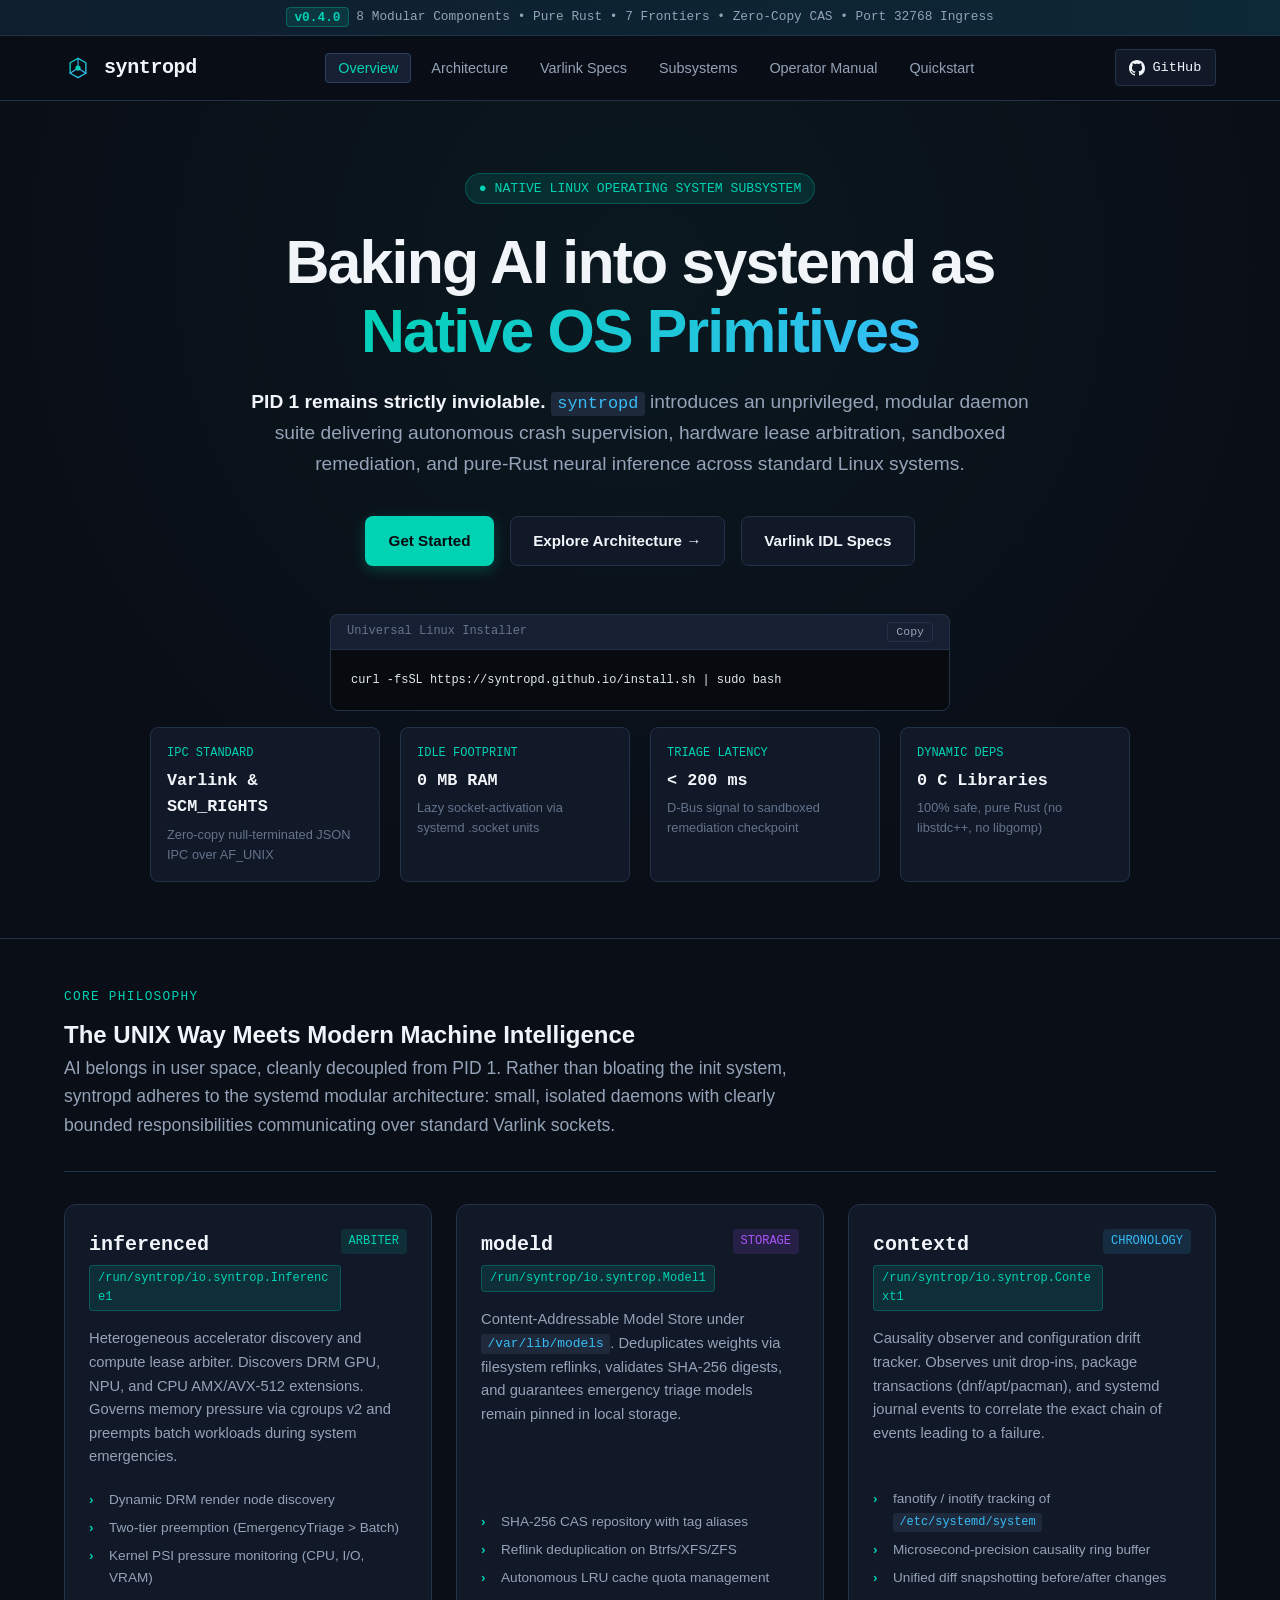
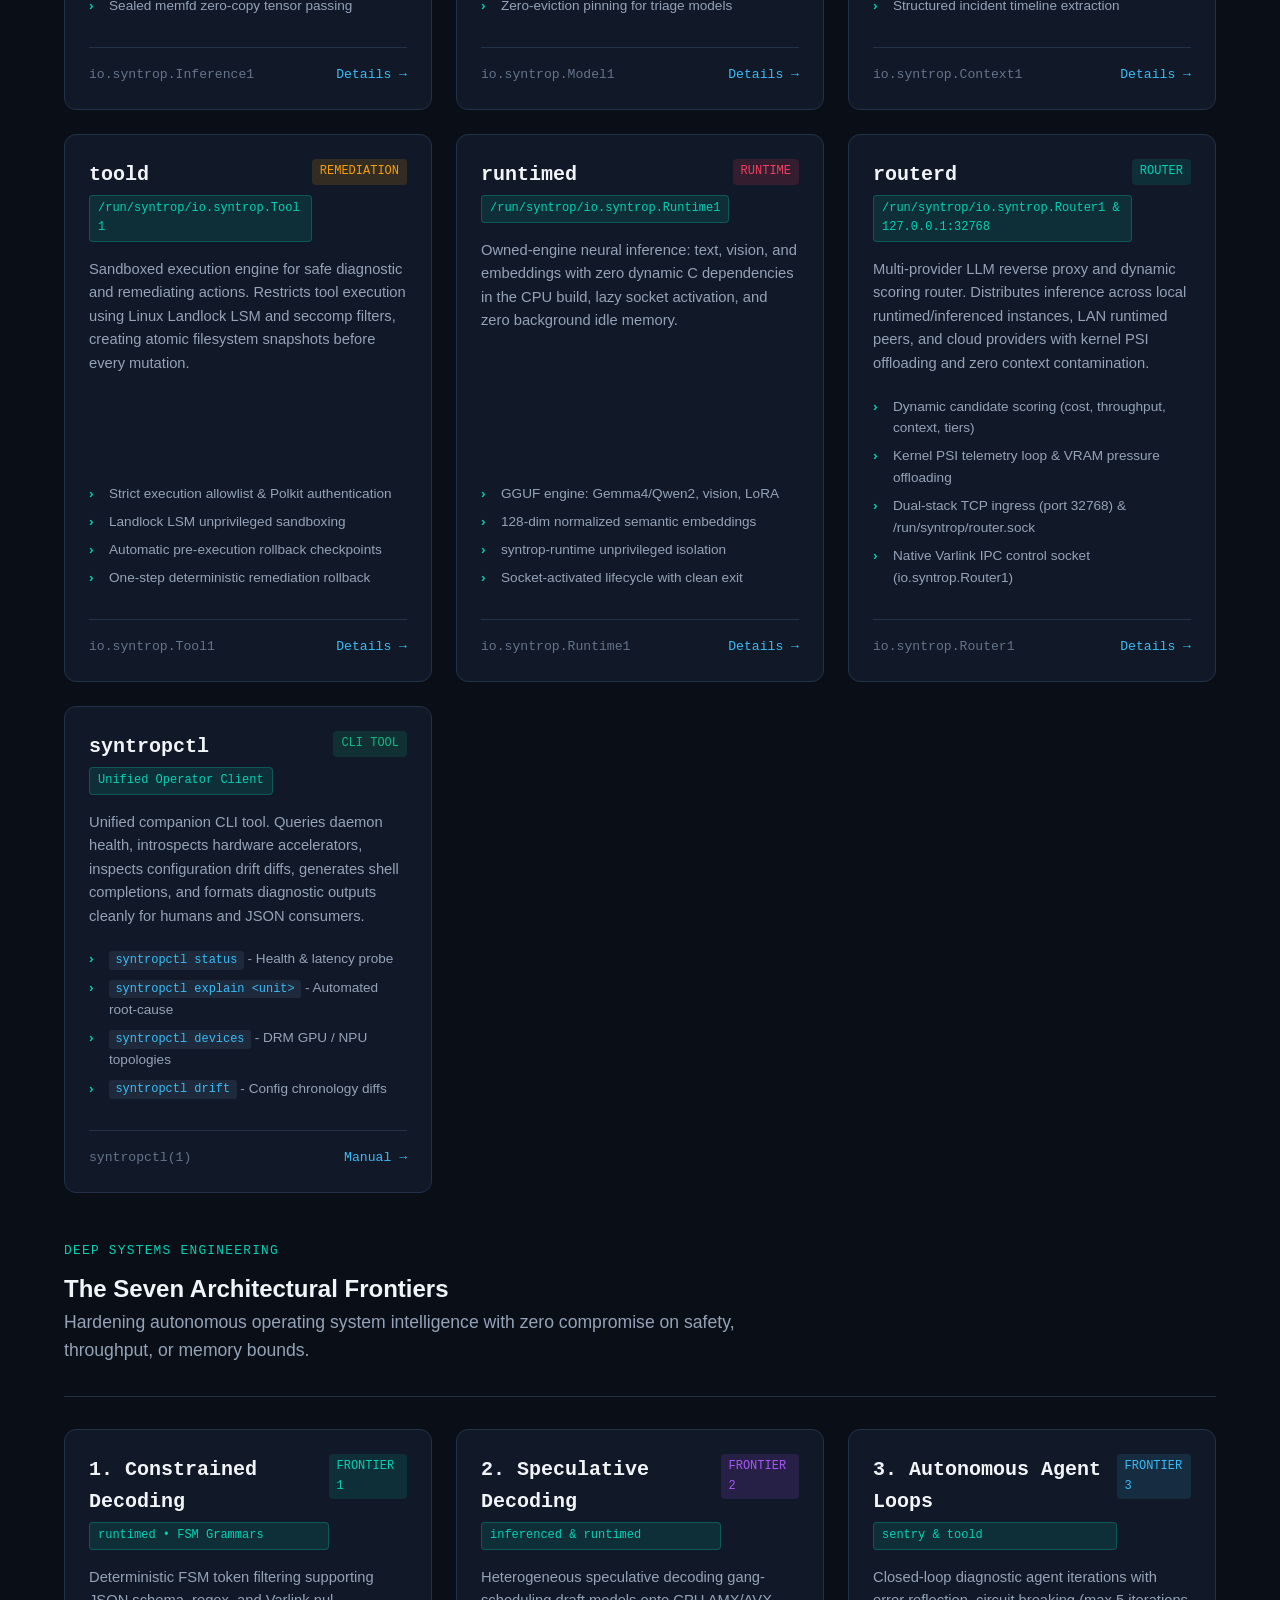
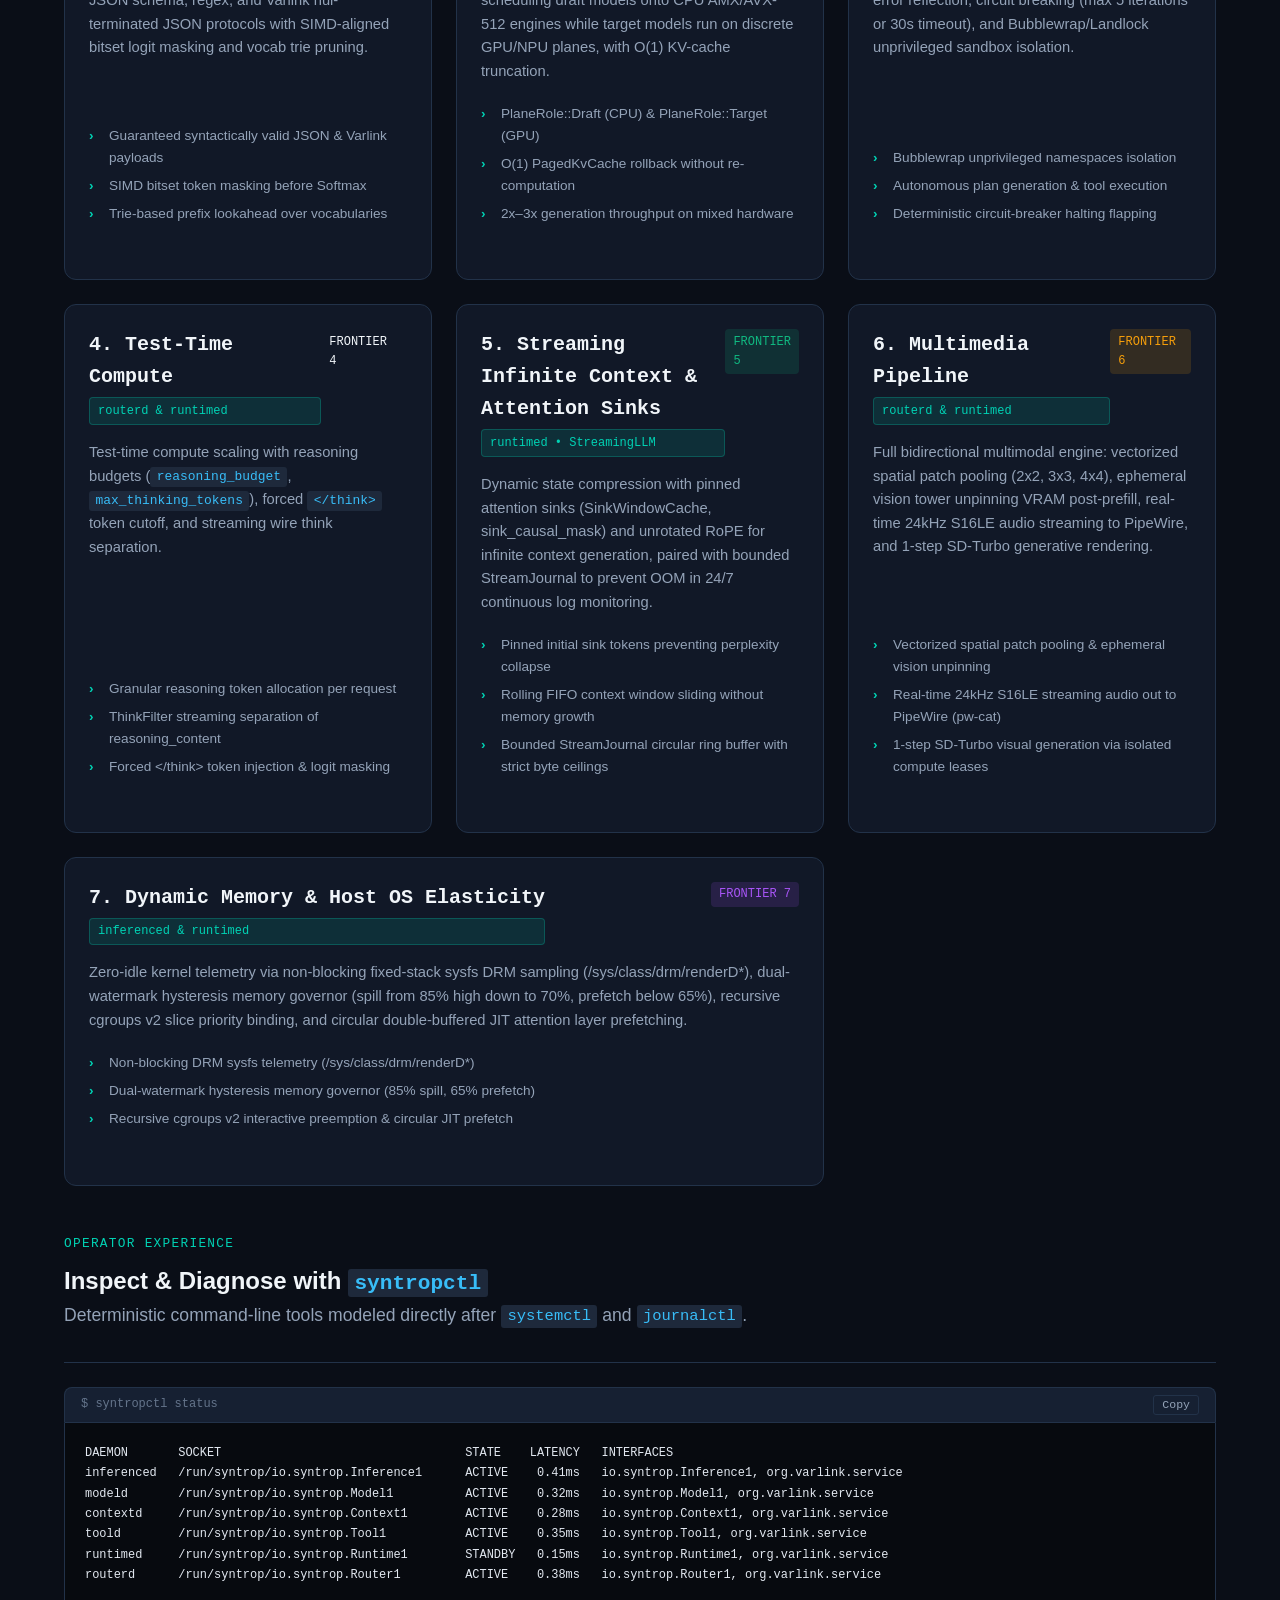
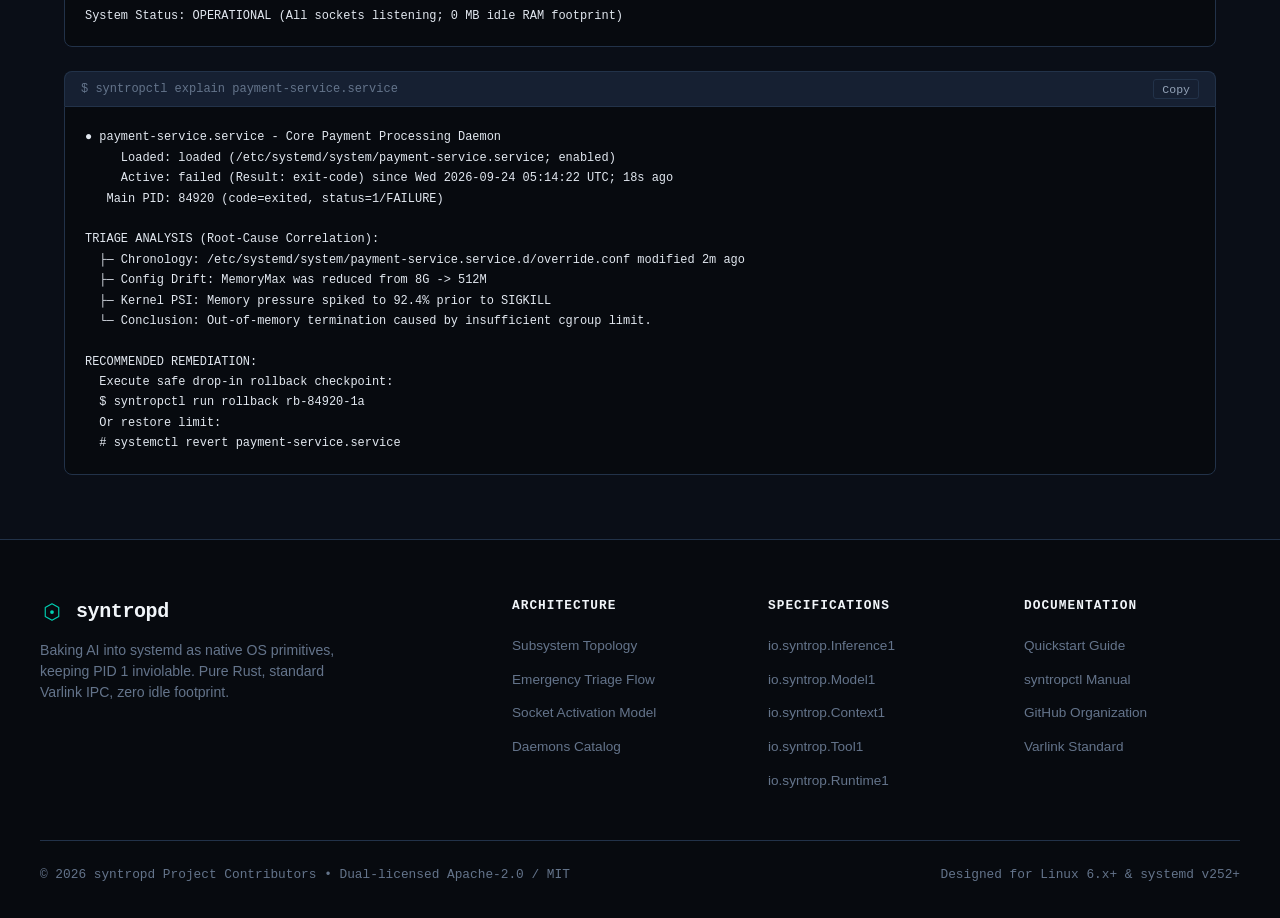
==== commit 4d5680b5: "docs: sync syntrop-tuning.service drop-ins and update version badges to v0.4.0" ====
--- a/index.html
+++ b/index.html
@@ -13,7 +13,7 @@
 
   <!-- Top Announcement Bar -->
   <div class="top-banner">
-    <span><span class="badge">v0.3.28</span> 8 Modular Components • Pure Rust • 7 Frontiers • Zero-Copy CAS • Port 32768 Ingress</span>
+    <span><span class="badge">v0.4.0</span> 8 Modular Components • Pure Rust • 7 Frontiers • Zero-Copy CAS • Port 32768 Ingress</span>
   </div>
 
   <!-- Header & Navigation -->
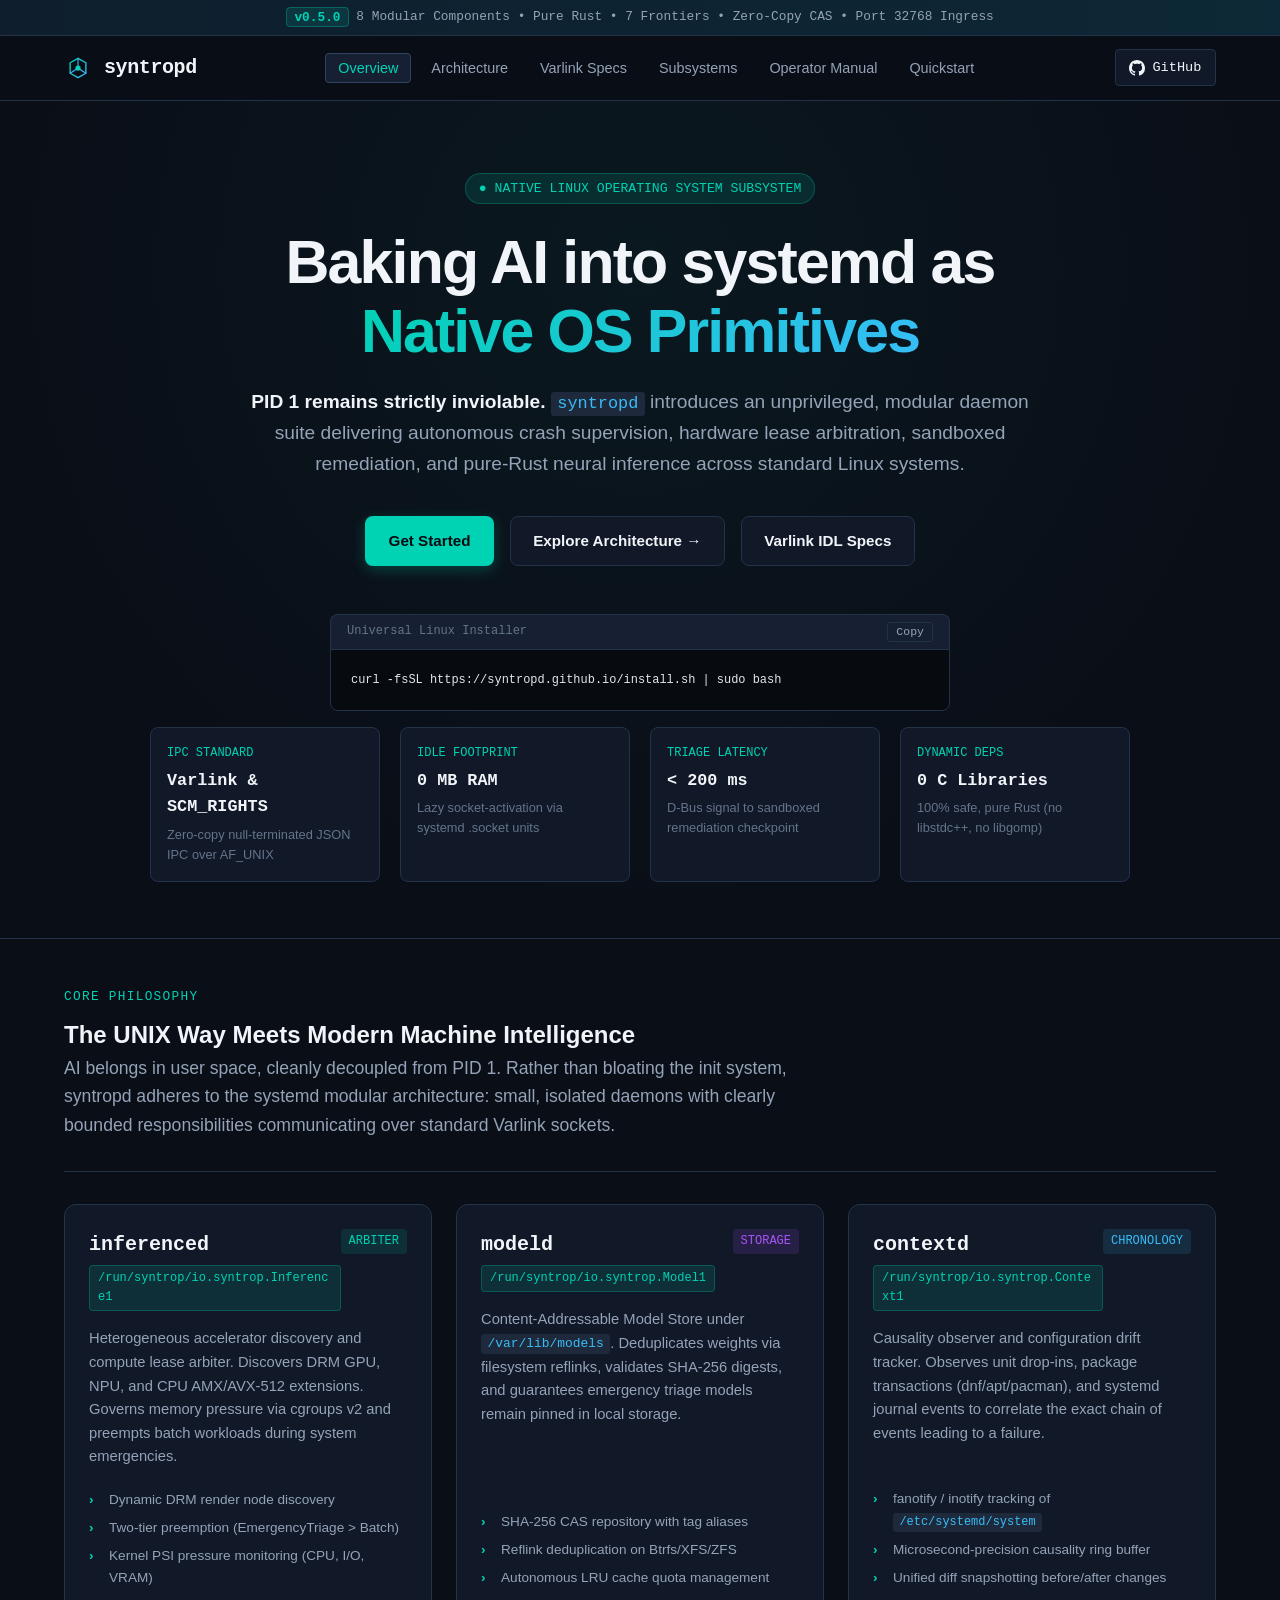
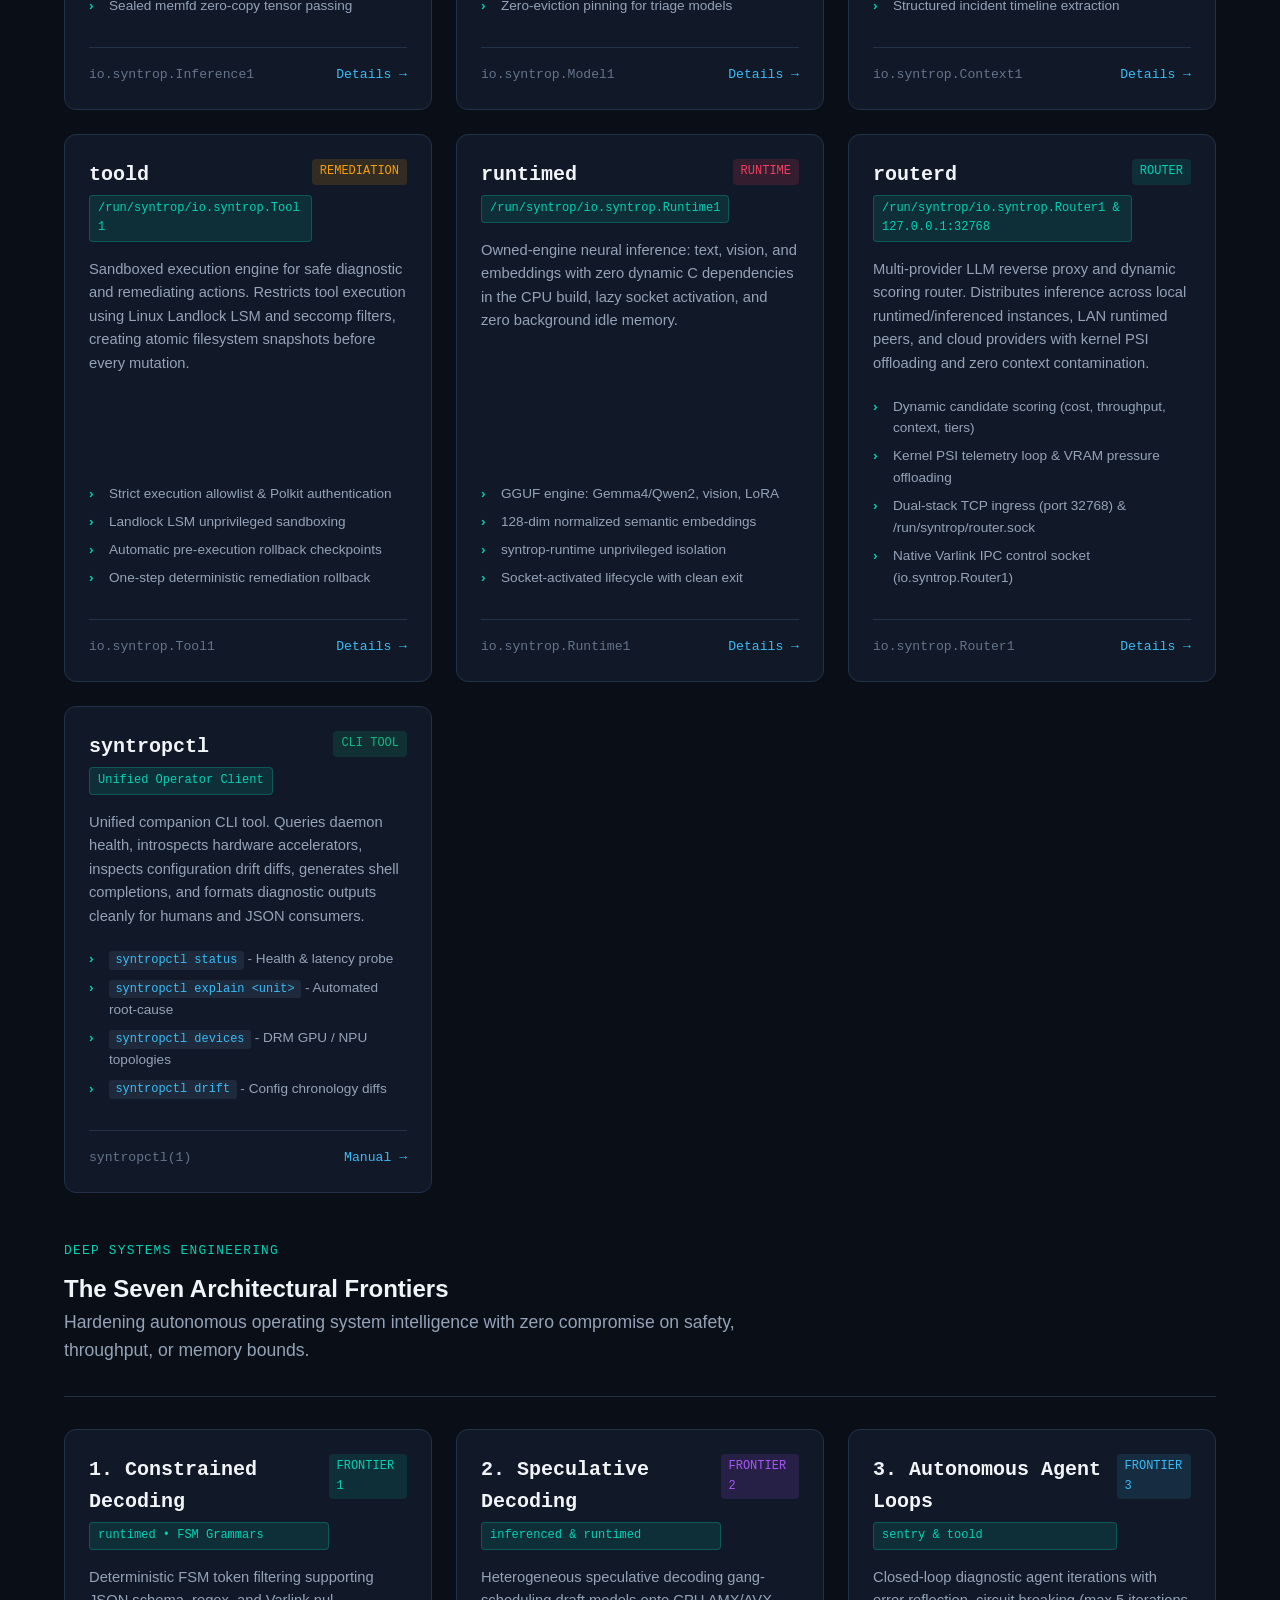
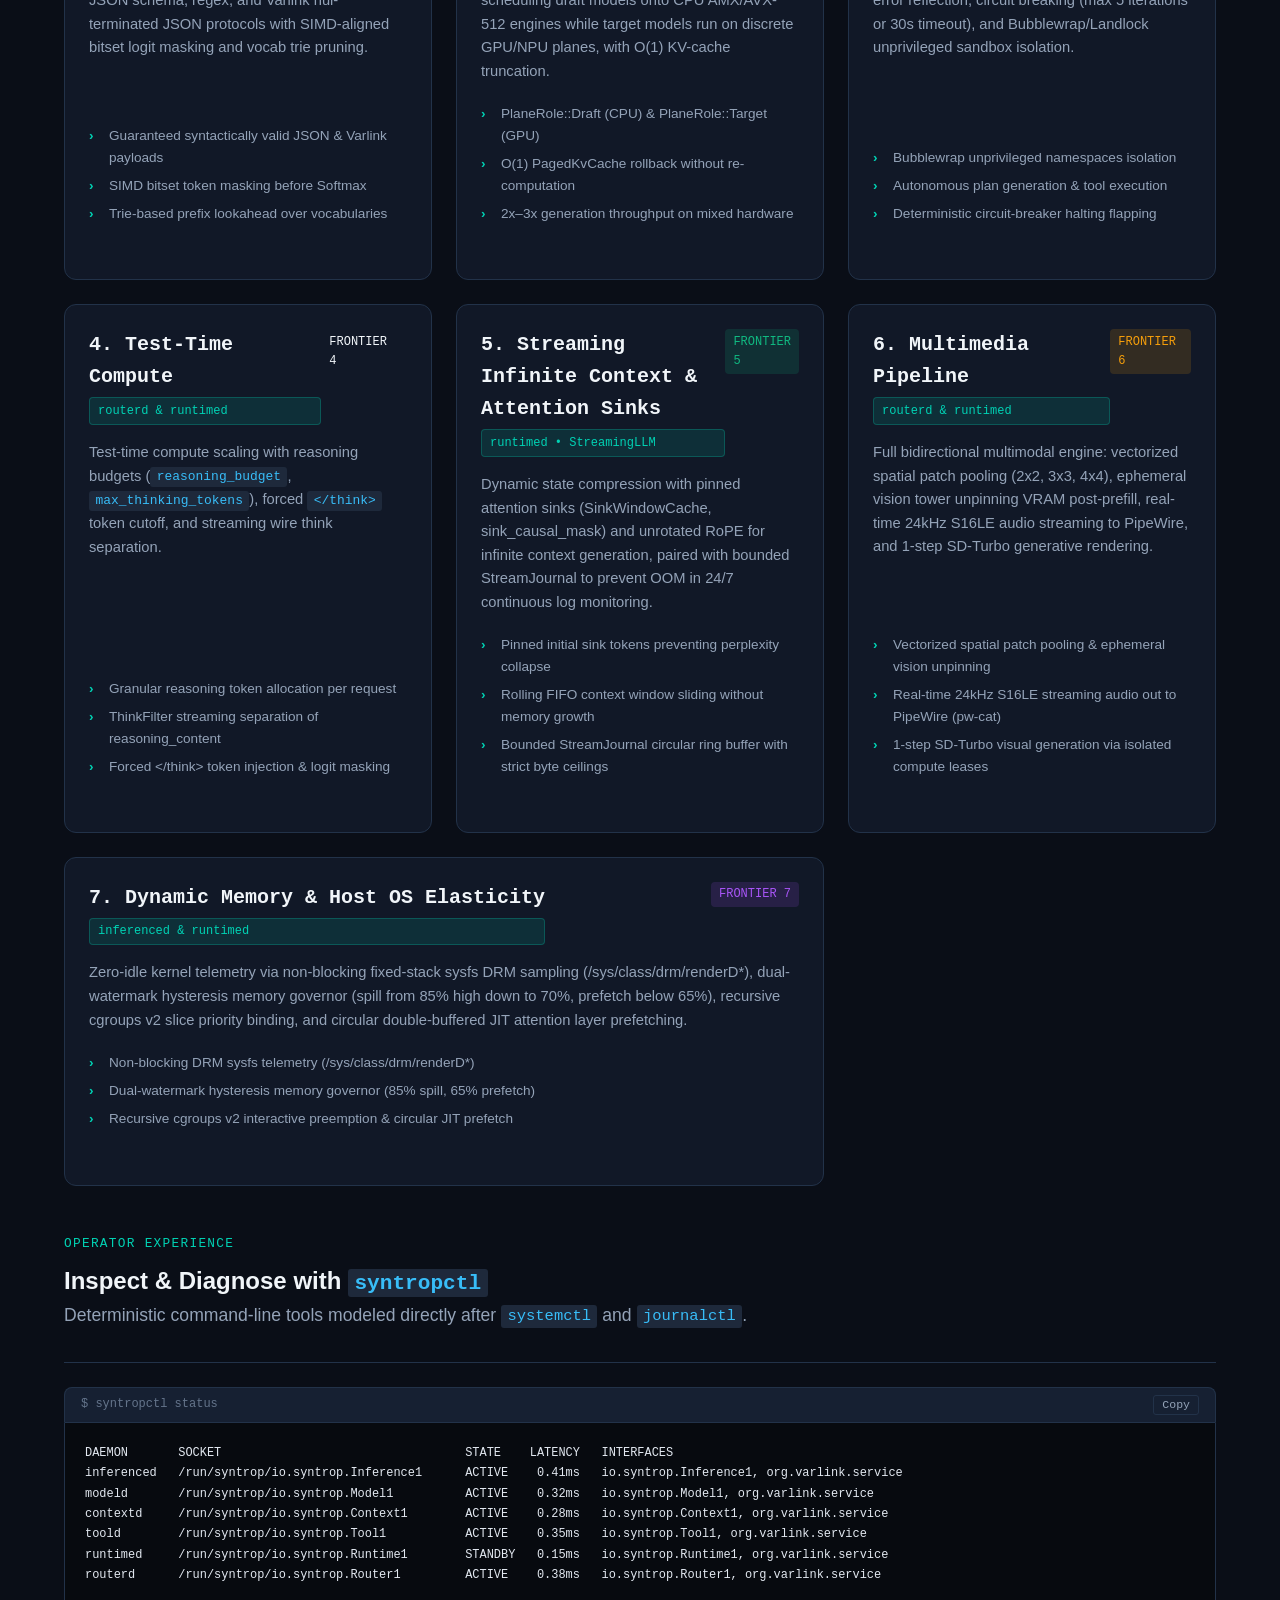
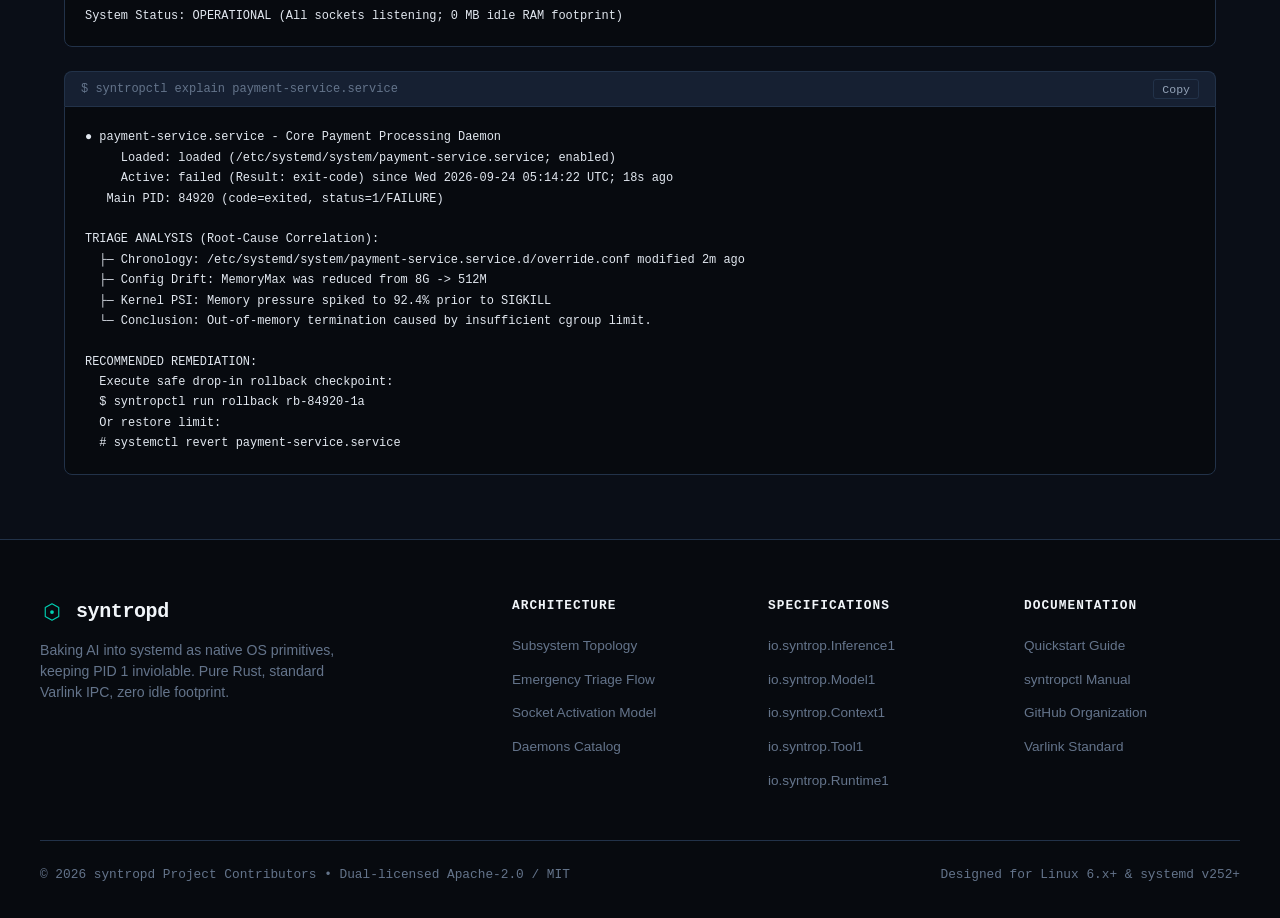
==== commit d9bec12e: "release: v0.5.0 - documentation, operator manual, and installer update" ====
--- a/index.html
+++ b/index.html
@@ -13,7 +13,7 @@
 
   <!-- Top Announcement Bar -->
   <div class="top-banner">
-    <span><span class="badge">v0.4.0</span> 8 Modular Components • Pure Rust • 7 Frontiers • Zero-Copy CAS • Port 32768 Ingress</span>
+    <span><span class="badge">v0.5.0</span> 8 Modular Components • Pure Rust • 7 Frontiers • Zero-Copy CAS • Port 32768 Ingress</span>
   </div>
 
   <!-- Header & Navigation -->
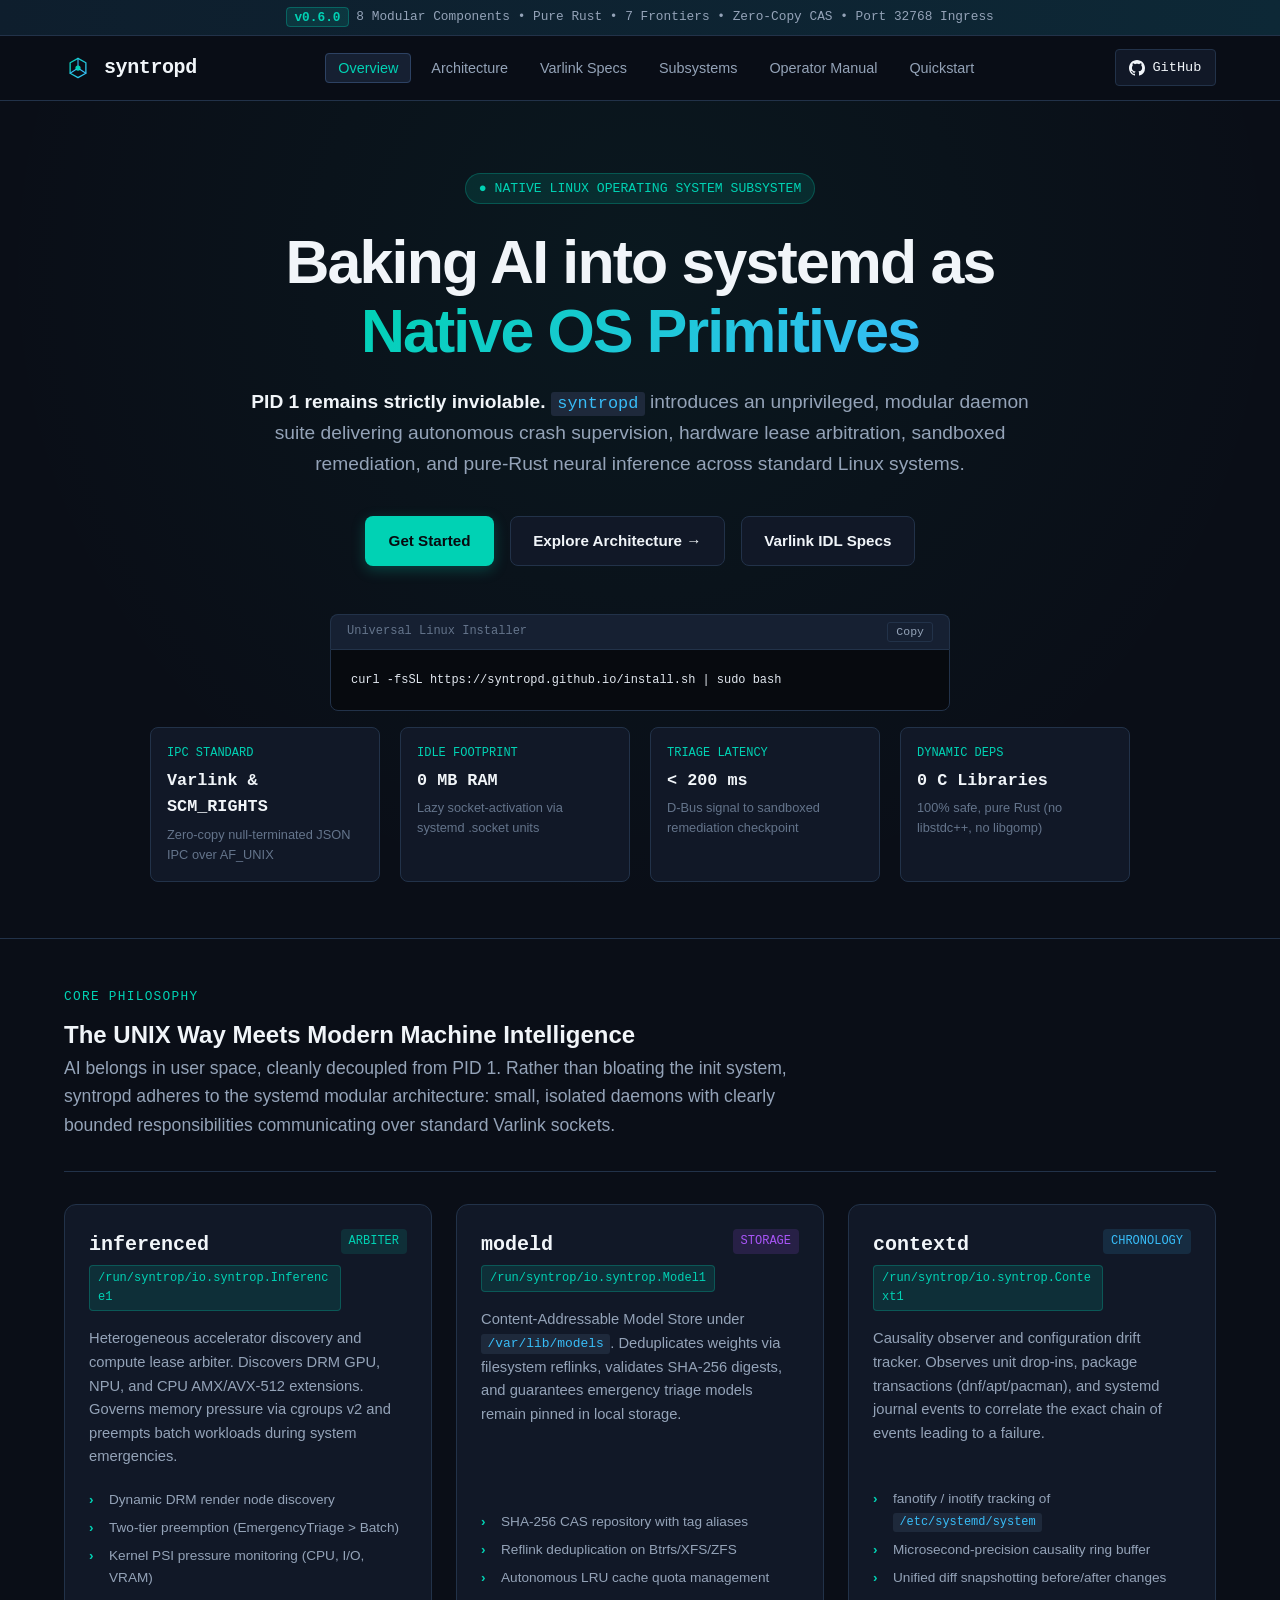
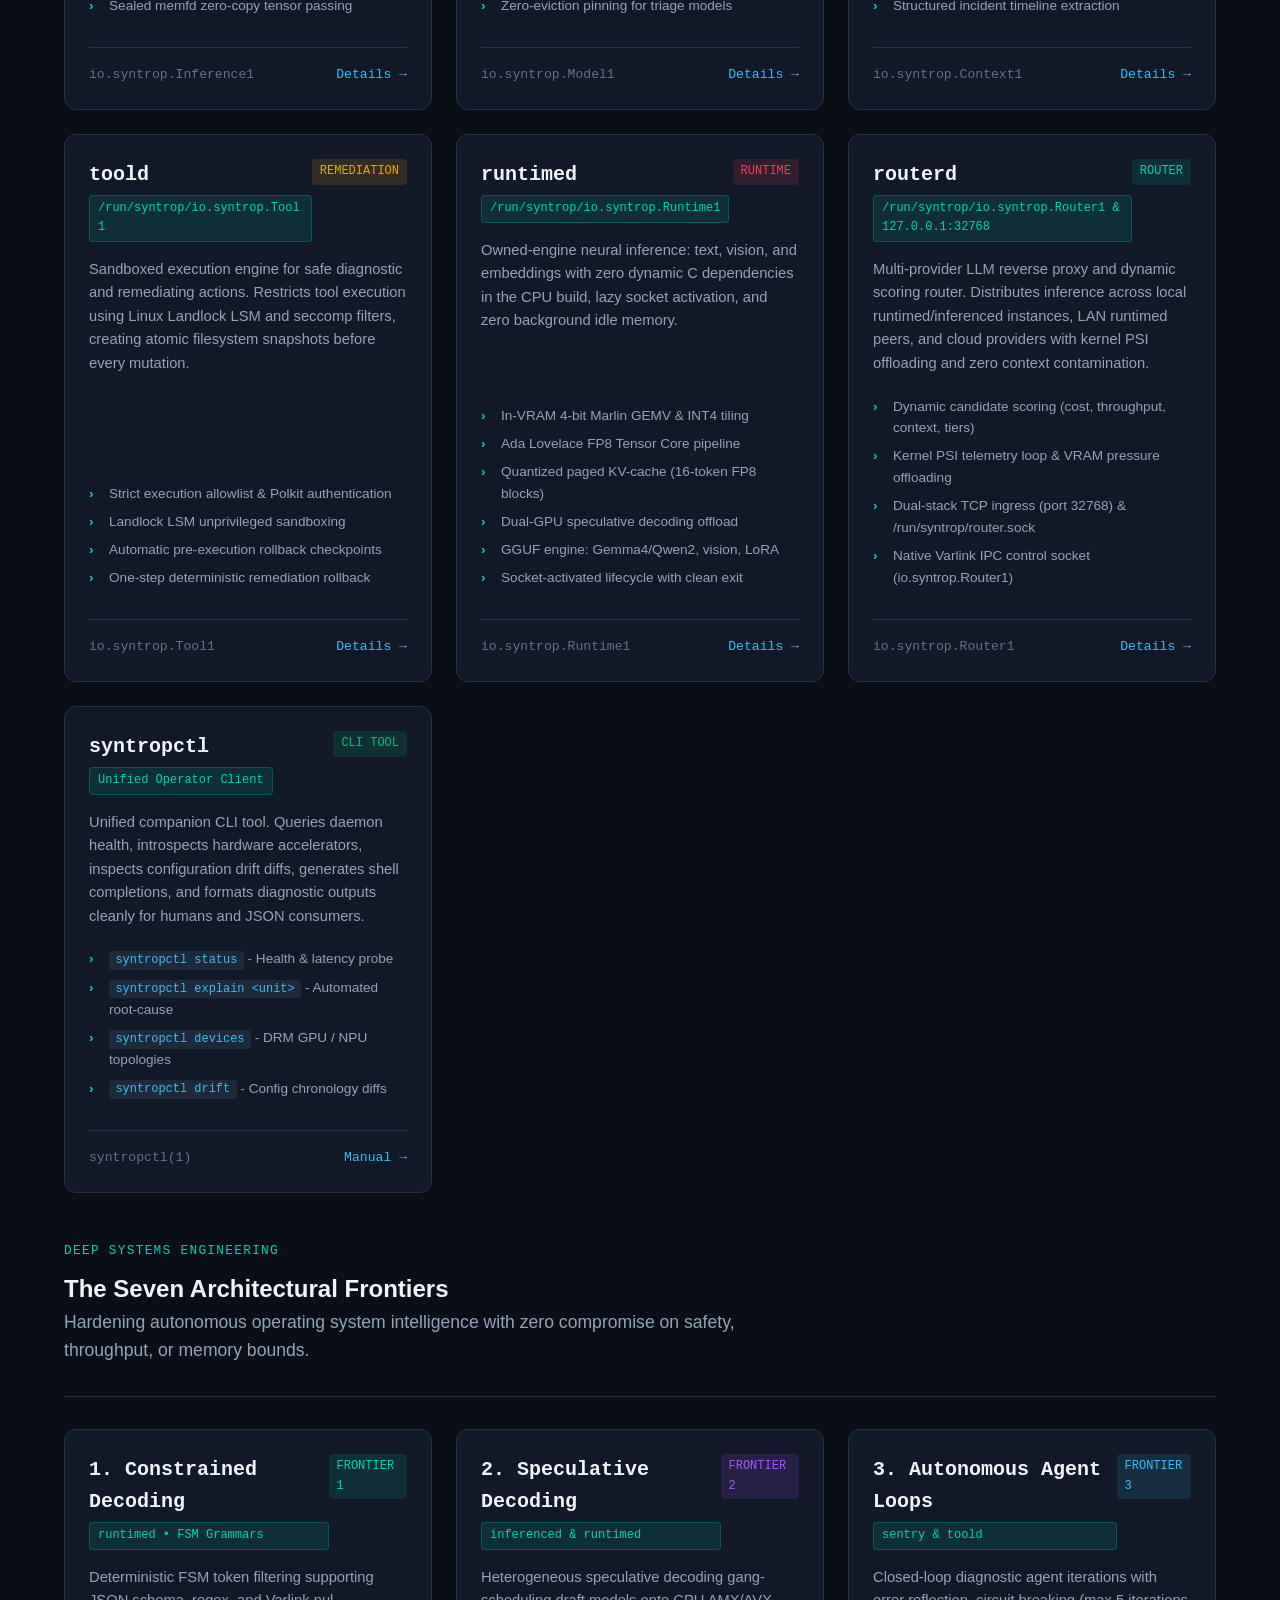
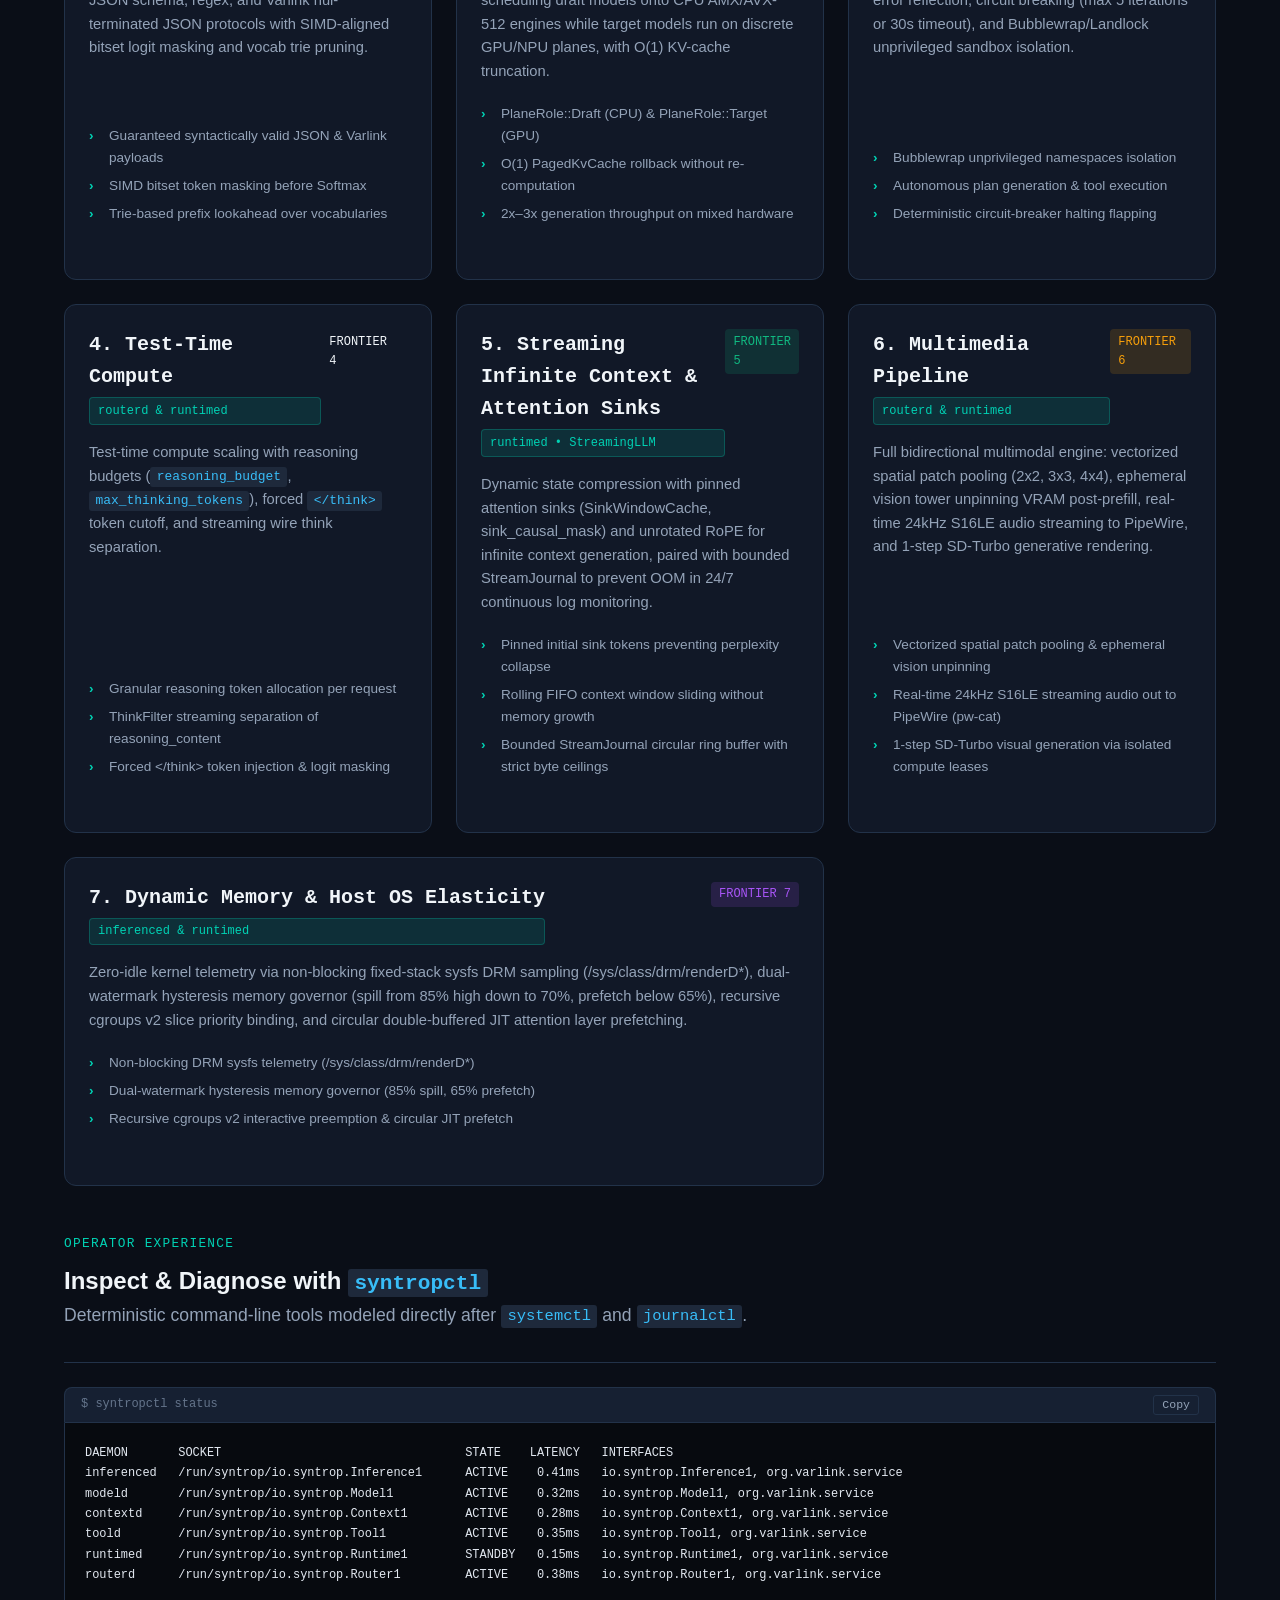
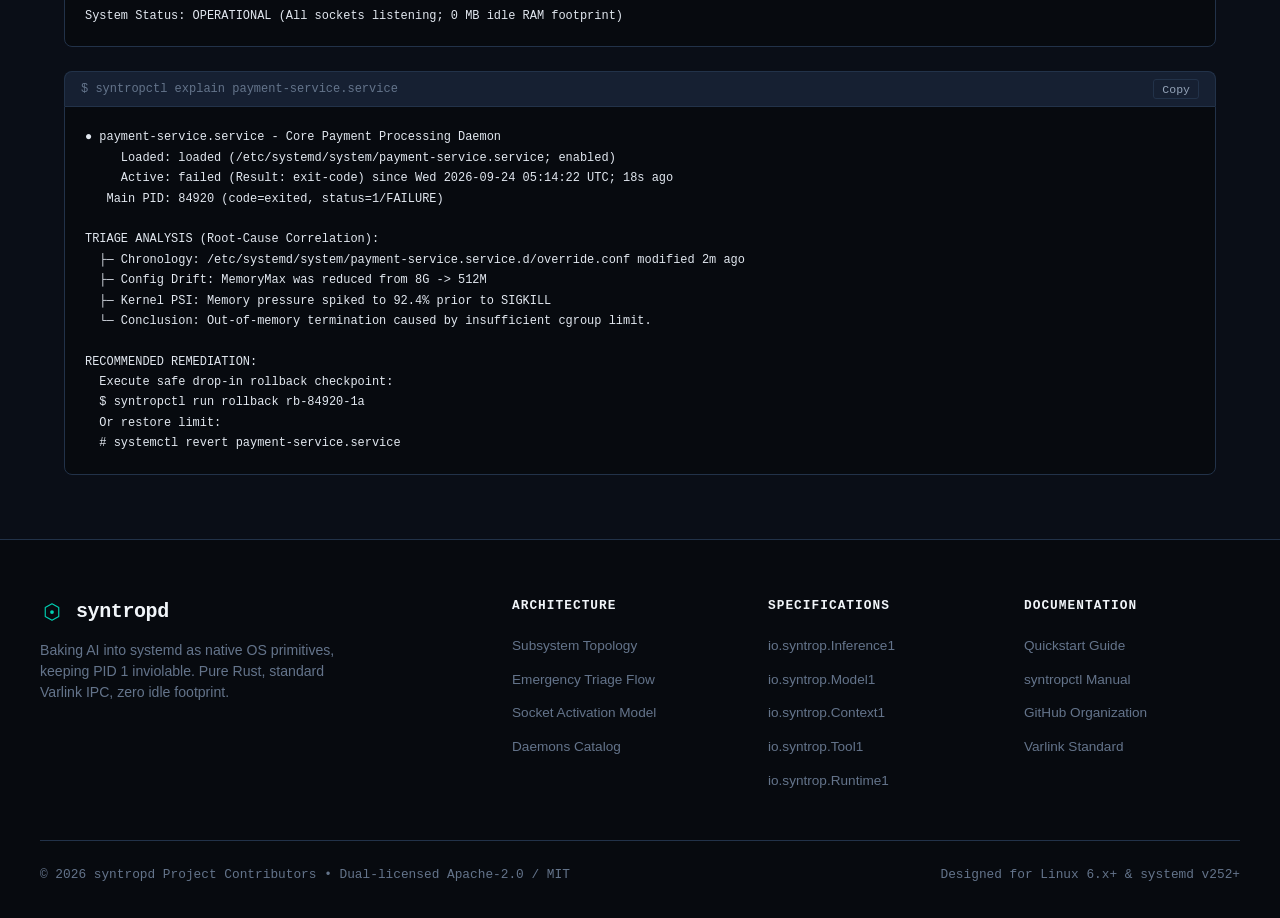
==== commit d1d8d217: "release: v0.6.0 - documentation, operator manual, in-VRAM 4-bit, and FP8 pipeline" ====
--- a/index.html
+++ b/index.html
@@ -13,7 +13,7 @@
 
   <!-- Top Announcement Bar -->
   <div class="top-banner">
-    <span><span class="badge">v0.5.0</span> 8 Modular Components • Pure Rust • 7 Frontiers • Zero-Copy CAS • Port 32768 Ingress</span>
+    <span><span class="badge">v0.6.0</span> 8 Modular Components • Pure Rust • 7 Frontiers • Zero-Copy CAS • Port 32768 Ingress</span>
   </div>
 
   <!-- Header & Navigation -->
@@ -234,9 +234,11 @@
             Owned-engine neural inference: text, vision, and embeddings with zero dynamic C dependencies in the CPU build, lazy socket activation, and zero background idle memory.
           </p>
           <ul class="daemon-features">
+            <li>In-VRAM 4-bit Marlin GEMV &amp; INT4 tiling</li>
+            <li>Ada Lovelace FP8 Tensor Core pipeline</li>
+            <li>Quantized paged KV-cache (16-token FP8 blocks)</li>
+            <li>Dual-GPU speculative decoding offload</li>
             <li>GGUF engine: Gemma4/Qwen2, vision, LoRA</li>
-            <li>128-dim normalized semantic embeddings</li>
-            <li>syntrop-runtime unprivileged isolation</li>
             <li>Socket-activated lifecycle with clean exit</li>
           </ul>
           <div class="daemon-footer">
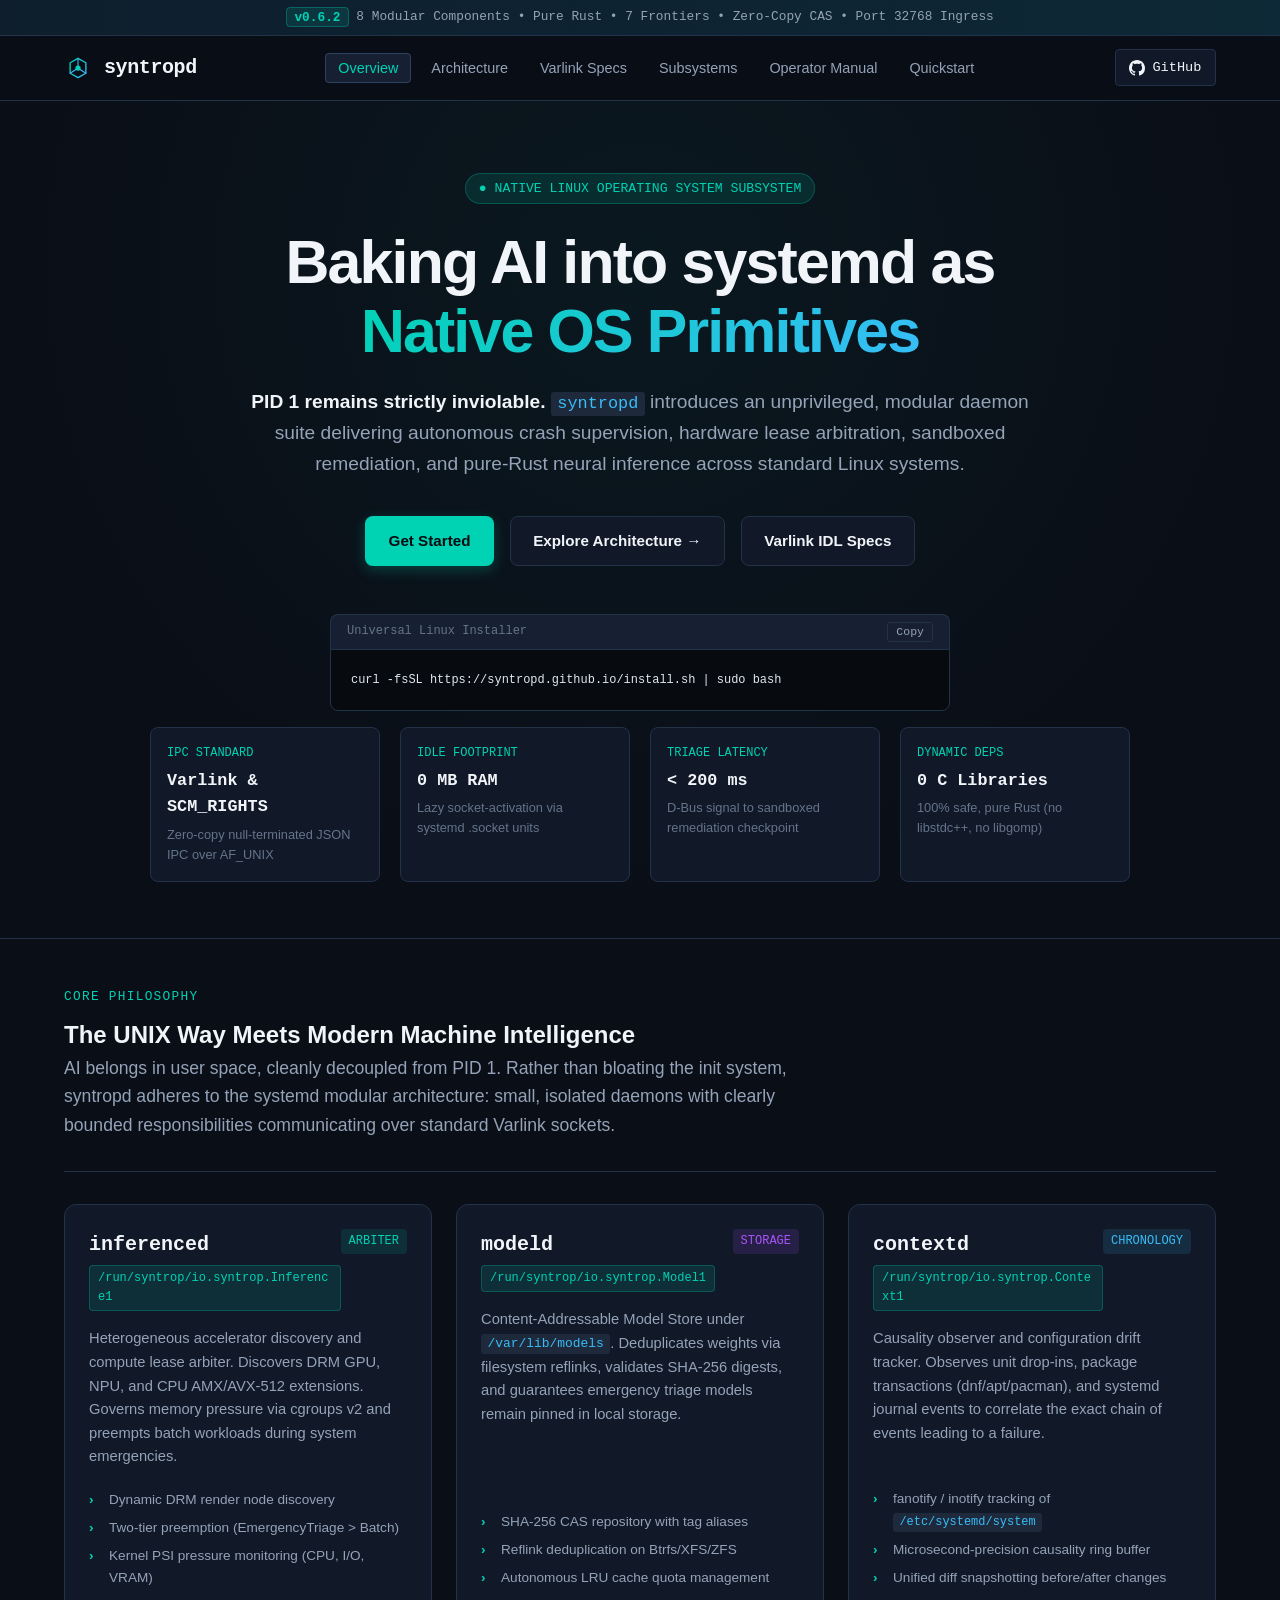
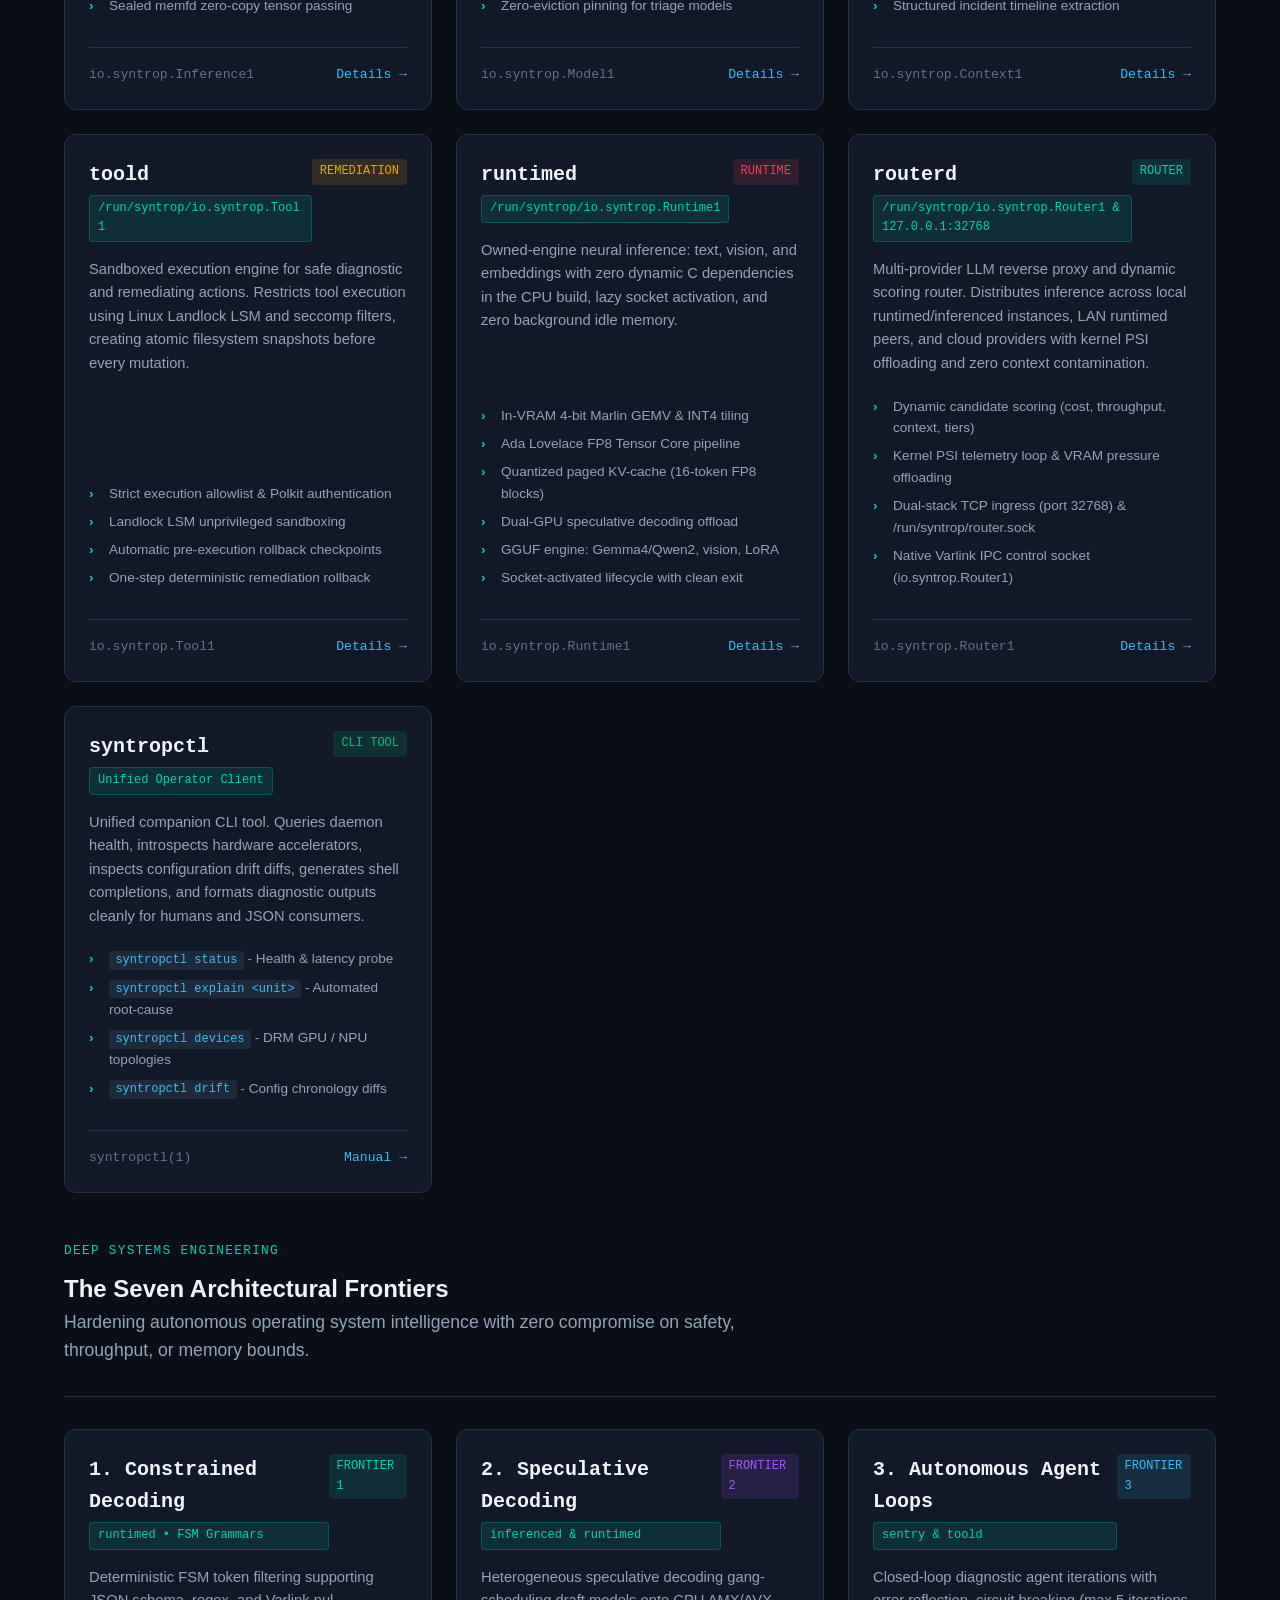
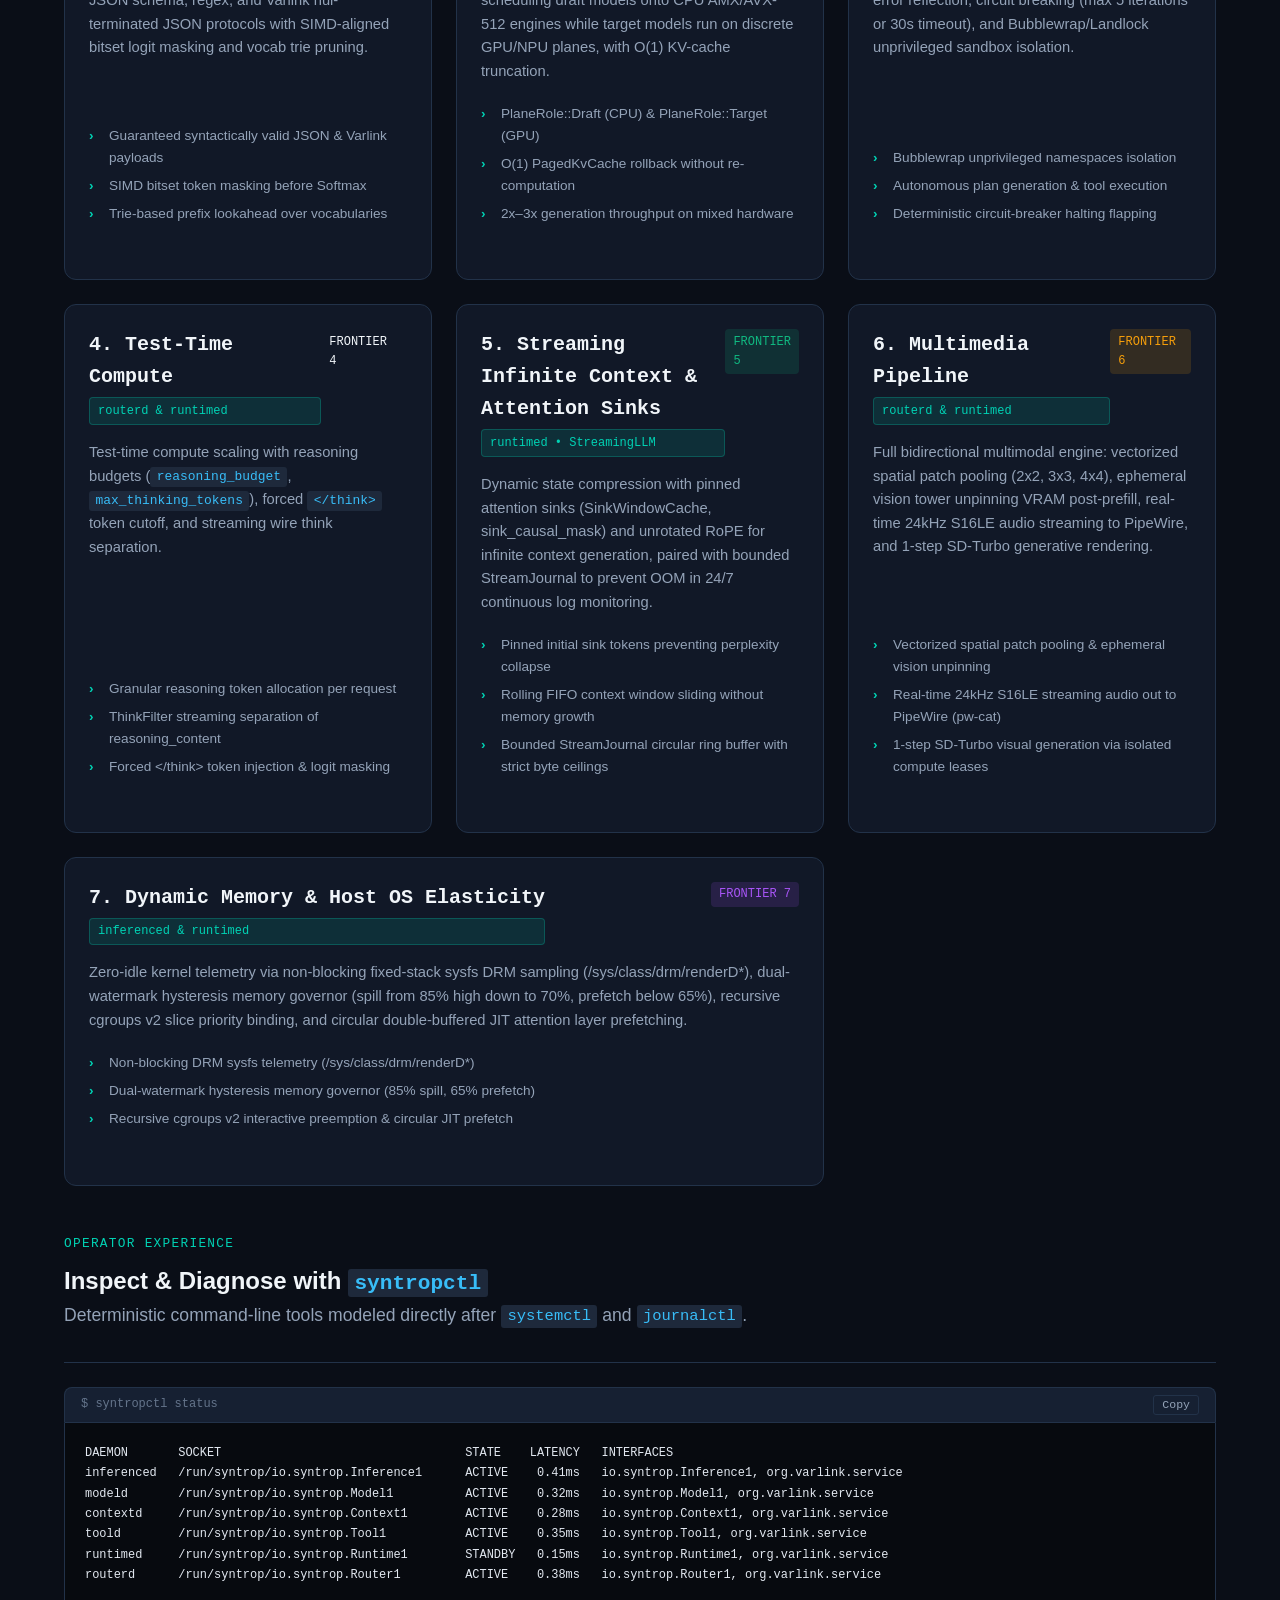
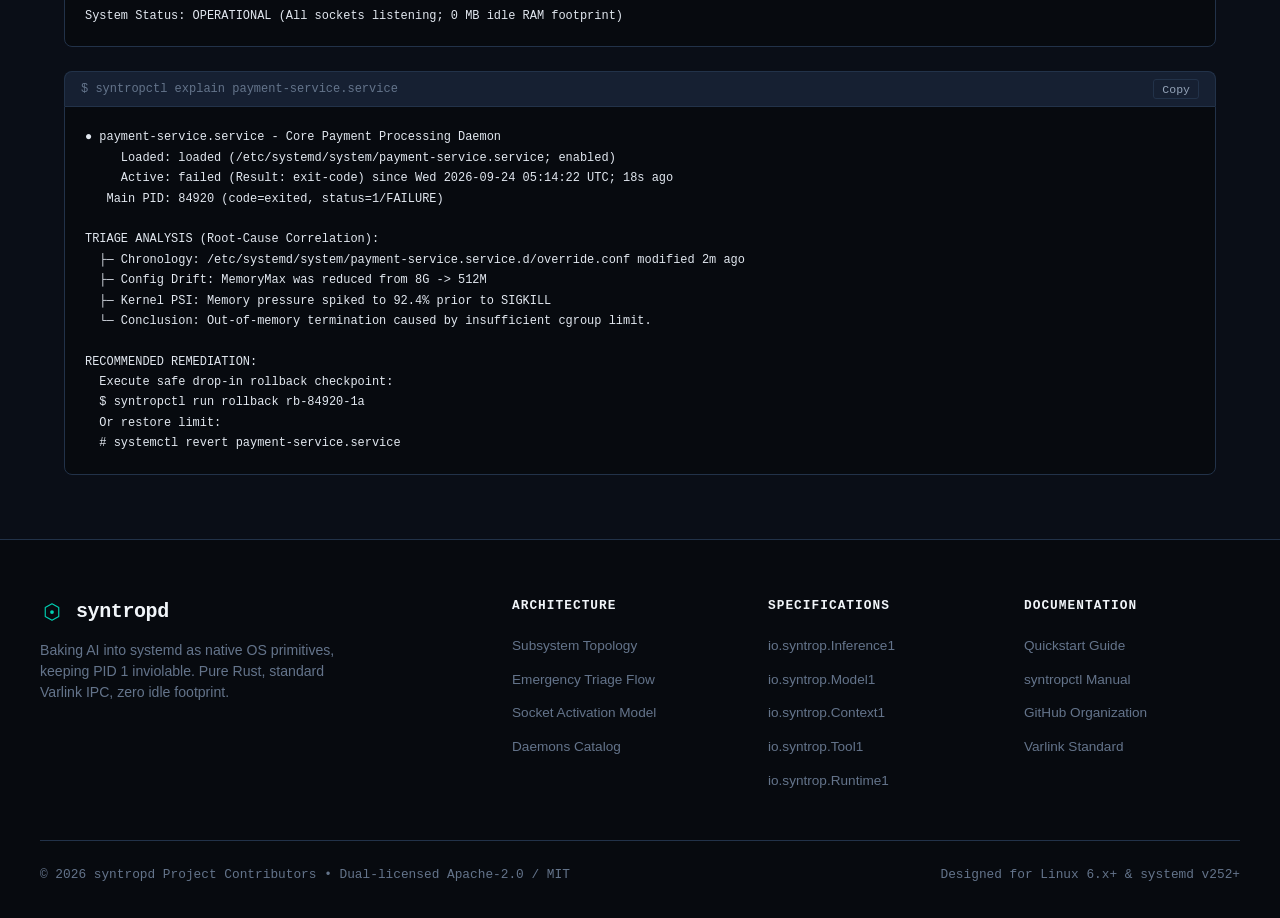
==== commit 4102b850: "release: v0.6.2 - documentation, operator manual, and installer update for v0.6.2" ====
--- a/index.html
+++ b/index.html
@@ -13,7 +13,7 @@
 
   <!-- Top Announcement Bar -->
   <div class="top-banner">
-    <span><span class="badge">v0.6.0</span> 8 Modular Components • Pure Rust • 7 Frontiers • Zero-Copy CAS • Port 32768 Ingress</span>
+    <span><span class="badge">v0.6.2</span> 8 Modular Components • Pure Rust • 7 Frontiers • Zero-Copy CAS • Port 32768 Ingress</span>
   </div>
 
   <!-- Header & Navigation -->
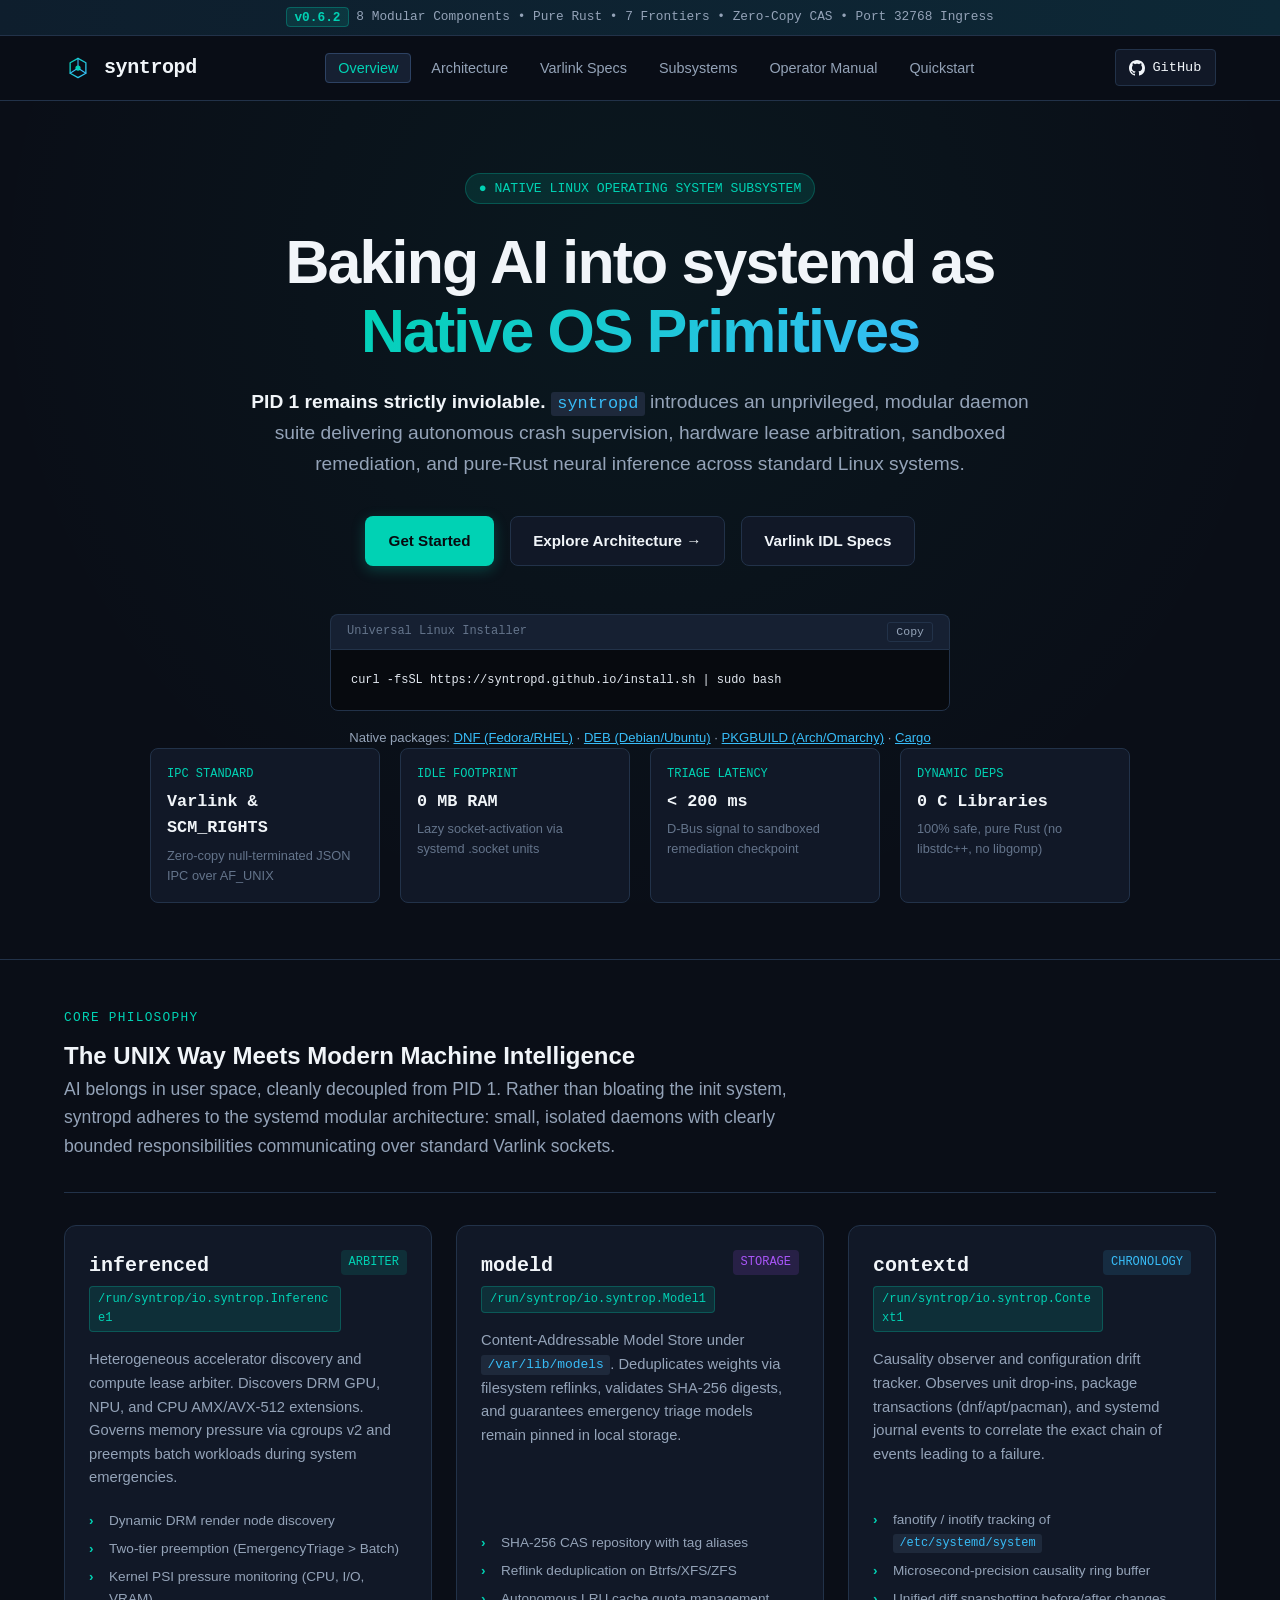
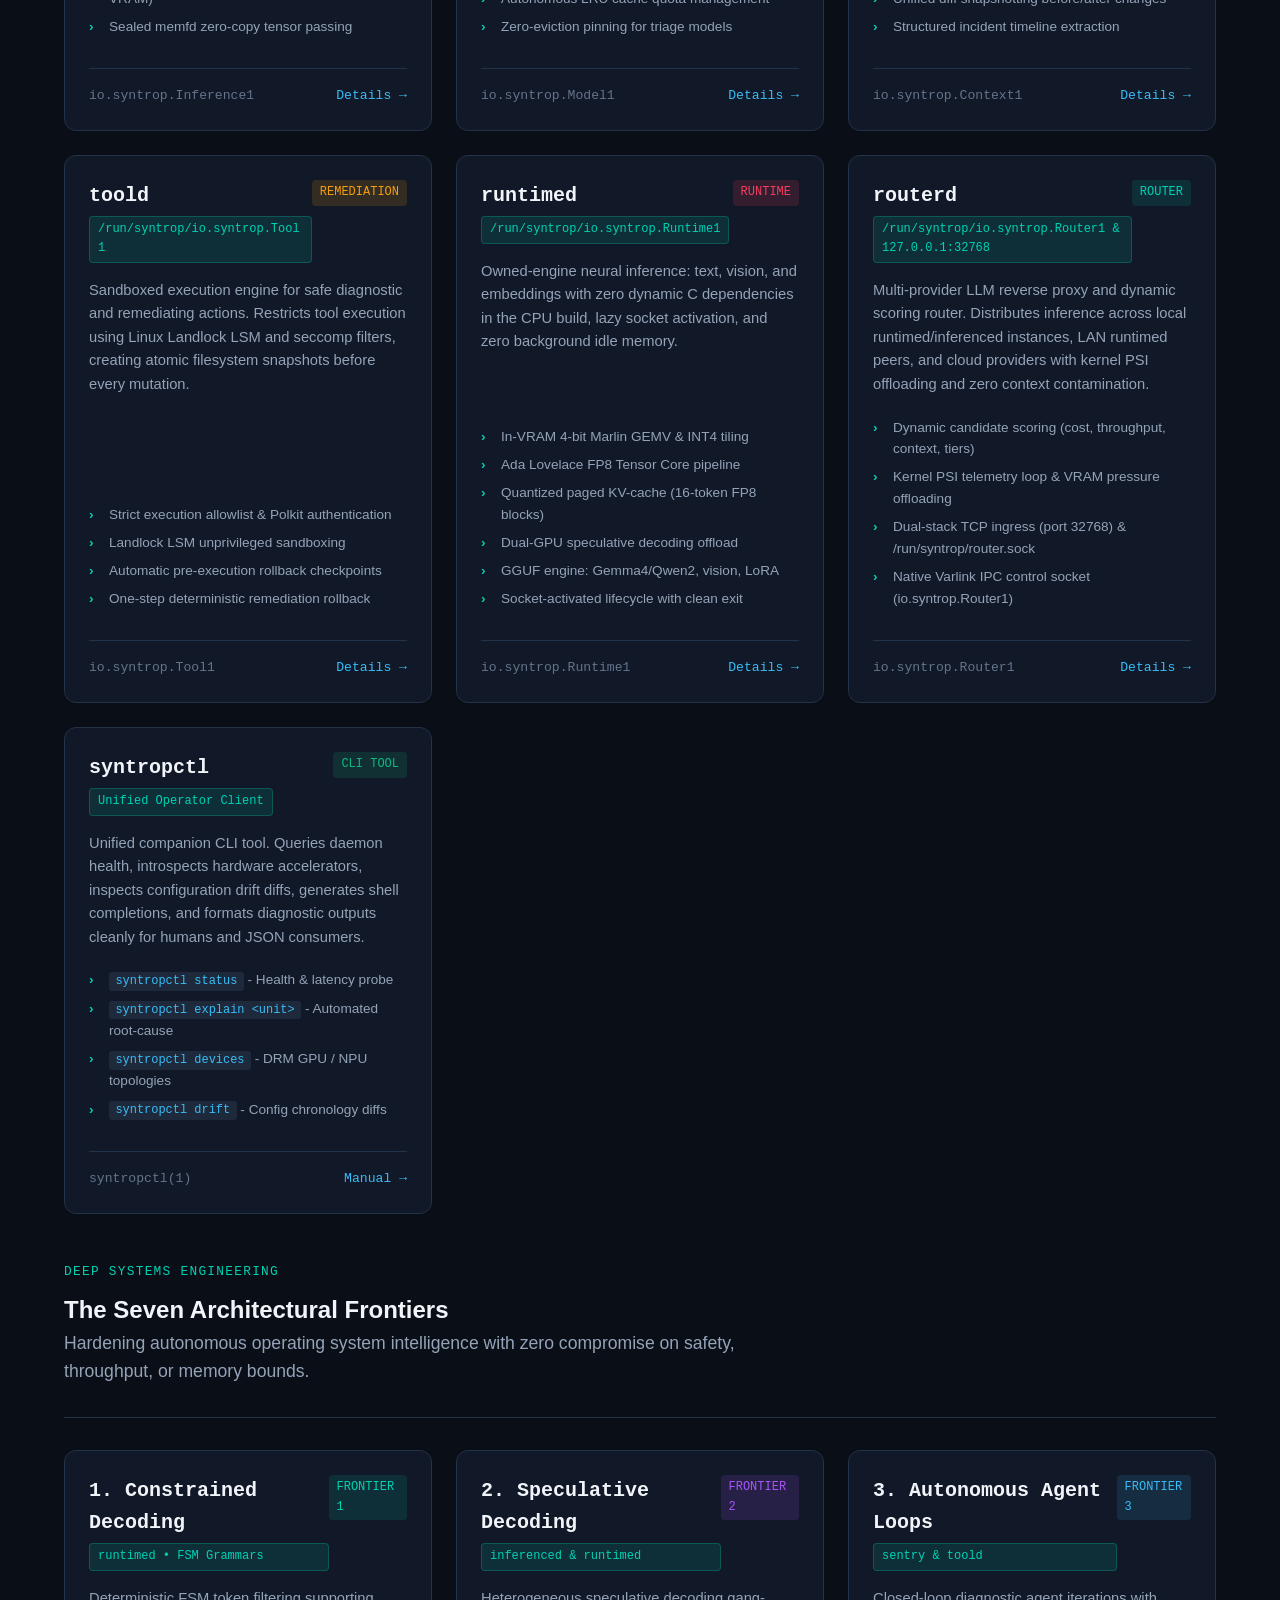
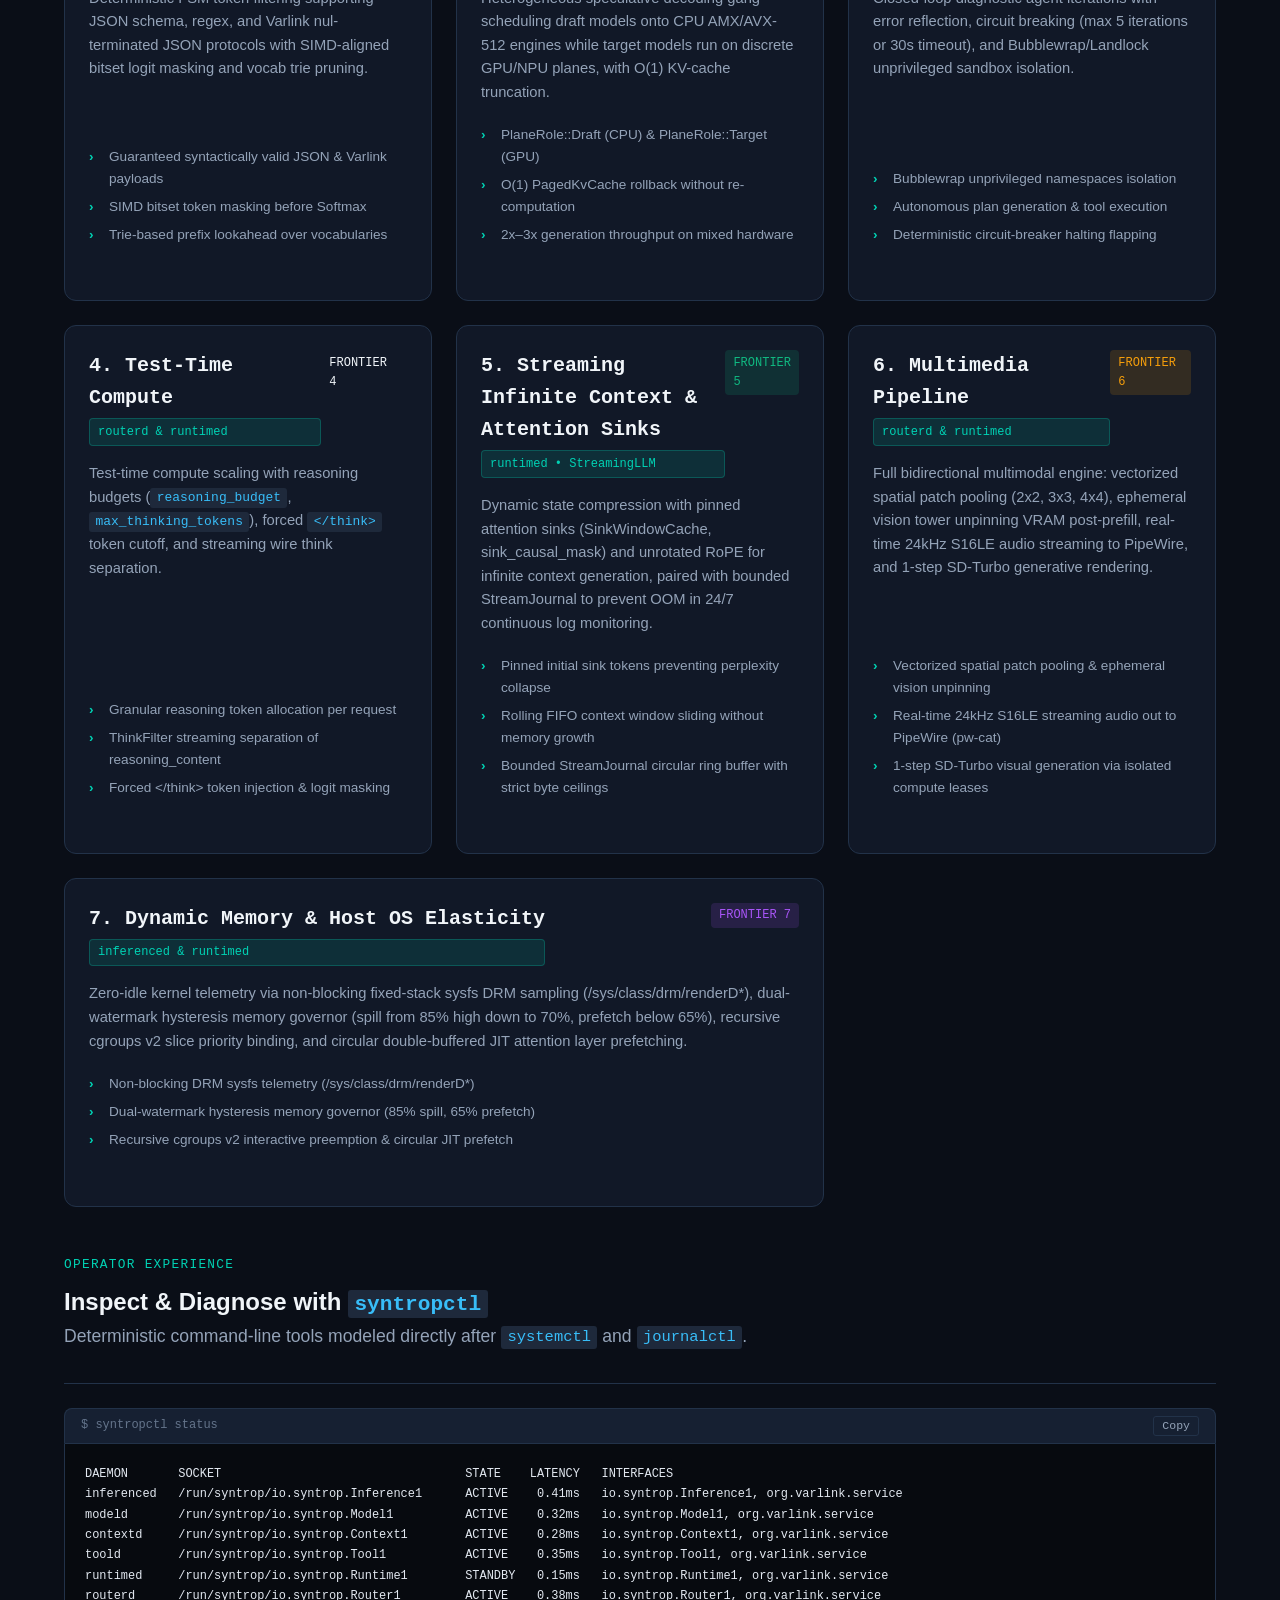
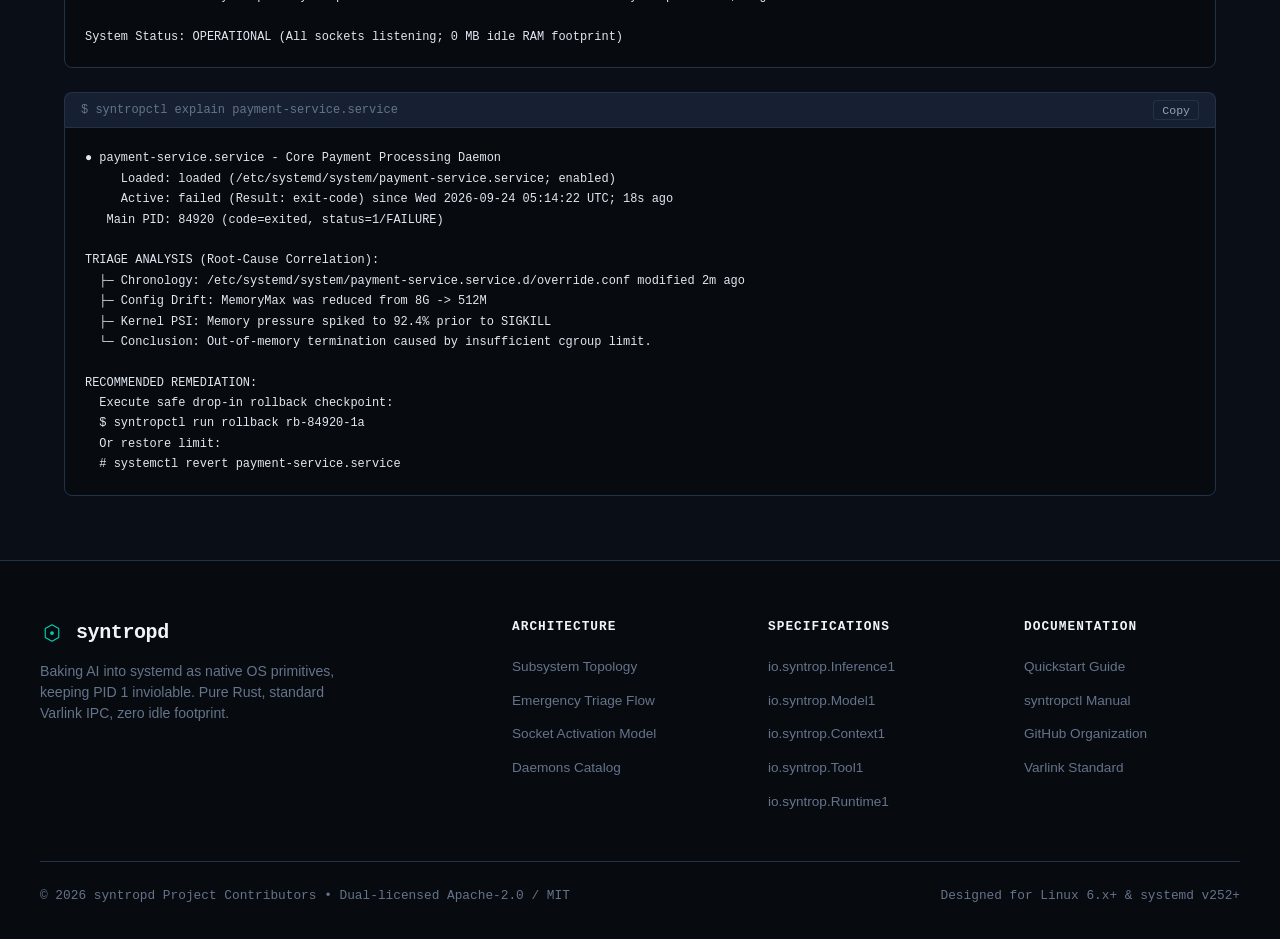
==== commit 46092c06: "docs(install): document DNF, DEB, and PKGBUILD installation methods" ====
--- a/index.html
+++ b/index.html
@@ -84,6 +84,9 @@
           <button class="copy-btn">Copy</button>
         </div>
         <pre><code class="language-bash">curl -fsSL https://syntropd.github.io/install.sh | sudo bash</code></pre>
+        <div style="font-size: 0.82rem; color: var(--text-muted); margin-top: 0.5rem; text-align: center;">
+          Native packages: <a href="quickstart.html#distribution-packages" style="color: var(--cyan); text-decoration: underline;">DNF (Fedora/RHEL)</a> · <a href="quickstart.html#distribution-packages" style="color: var(--cyan); text-decoration: underline;">DEB (Debian/Ubuntu)</a> · <a href="quickstart.html#distribution-packages" style="color: var(--cyan); text-decoration: underline;">PKGBUILD (Arch/Omarchy)</a> · <a href="quickstart.html#cargo" style="color: var(--cyan); text-decoration: underline;">Cargo</a>
+        </div>
       </div>
 
       <div class="hero-specs">
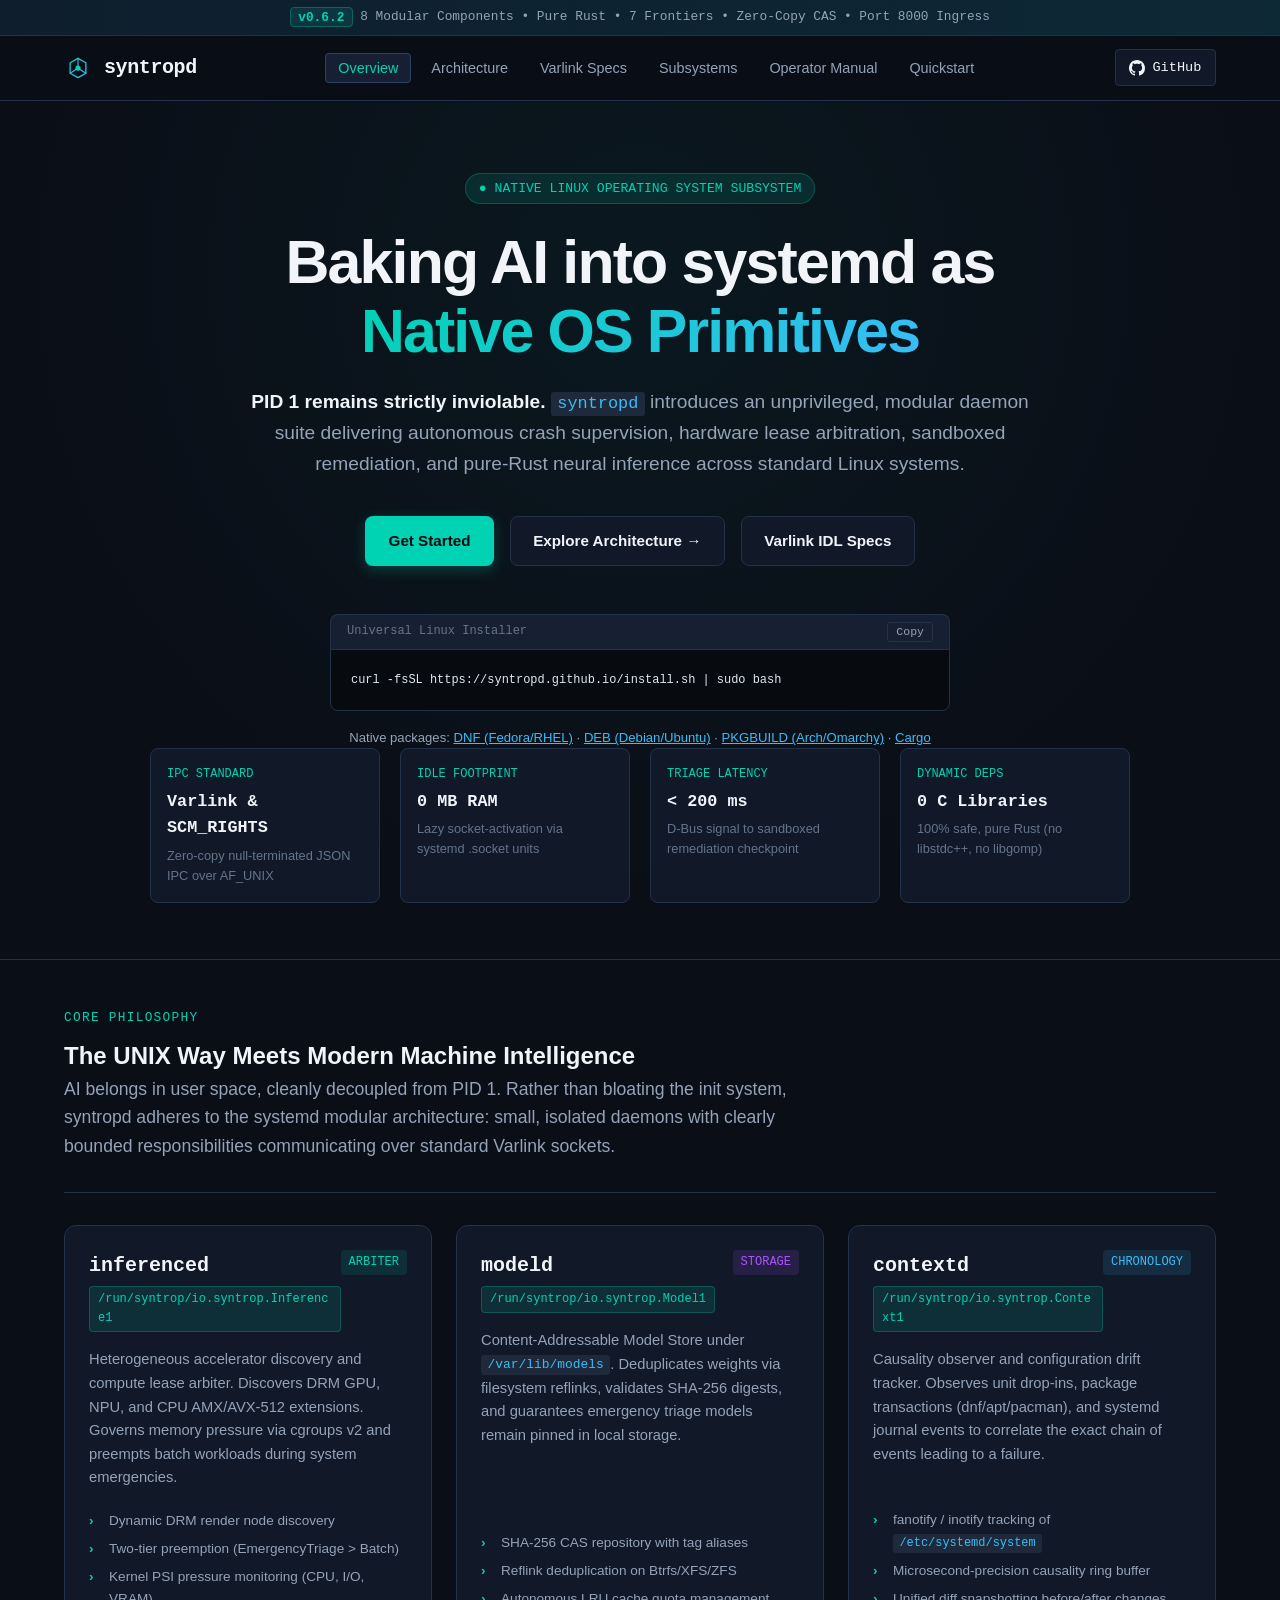
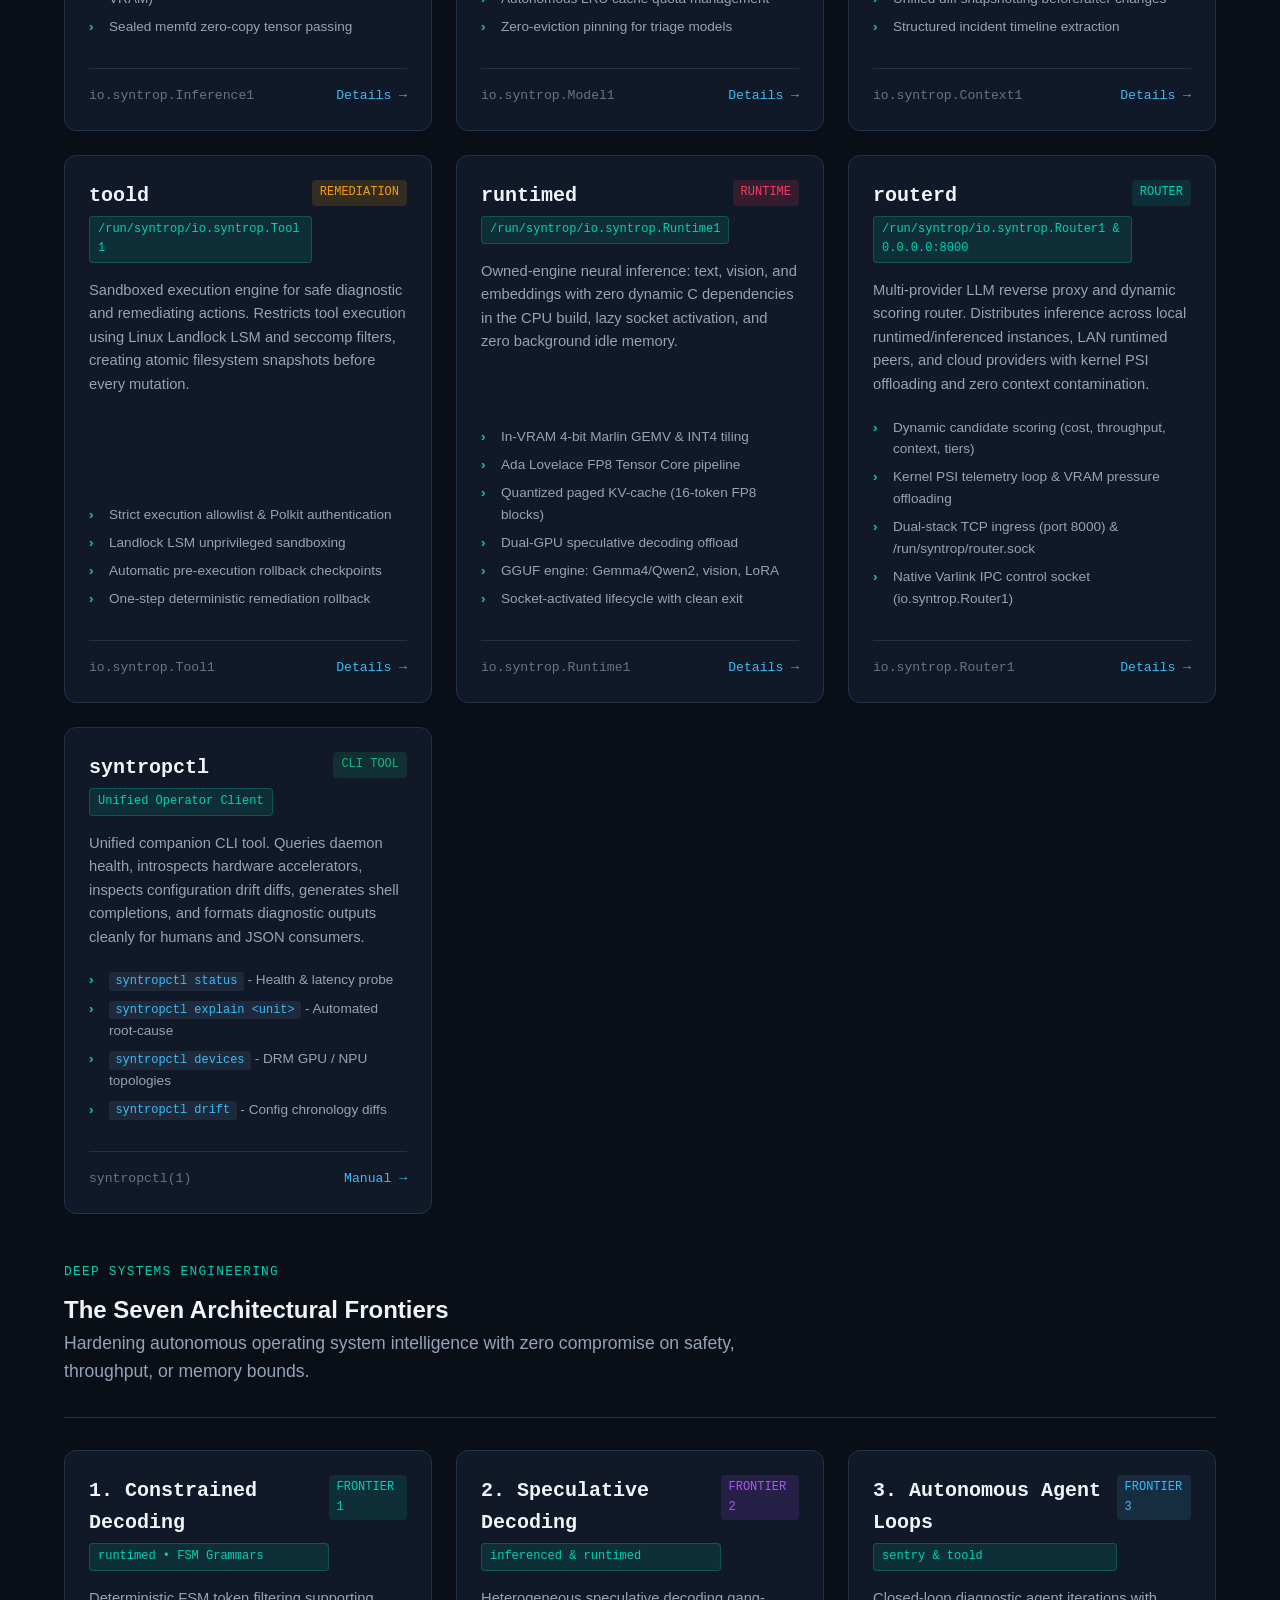
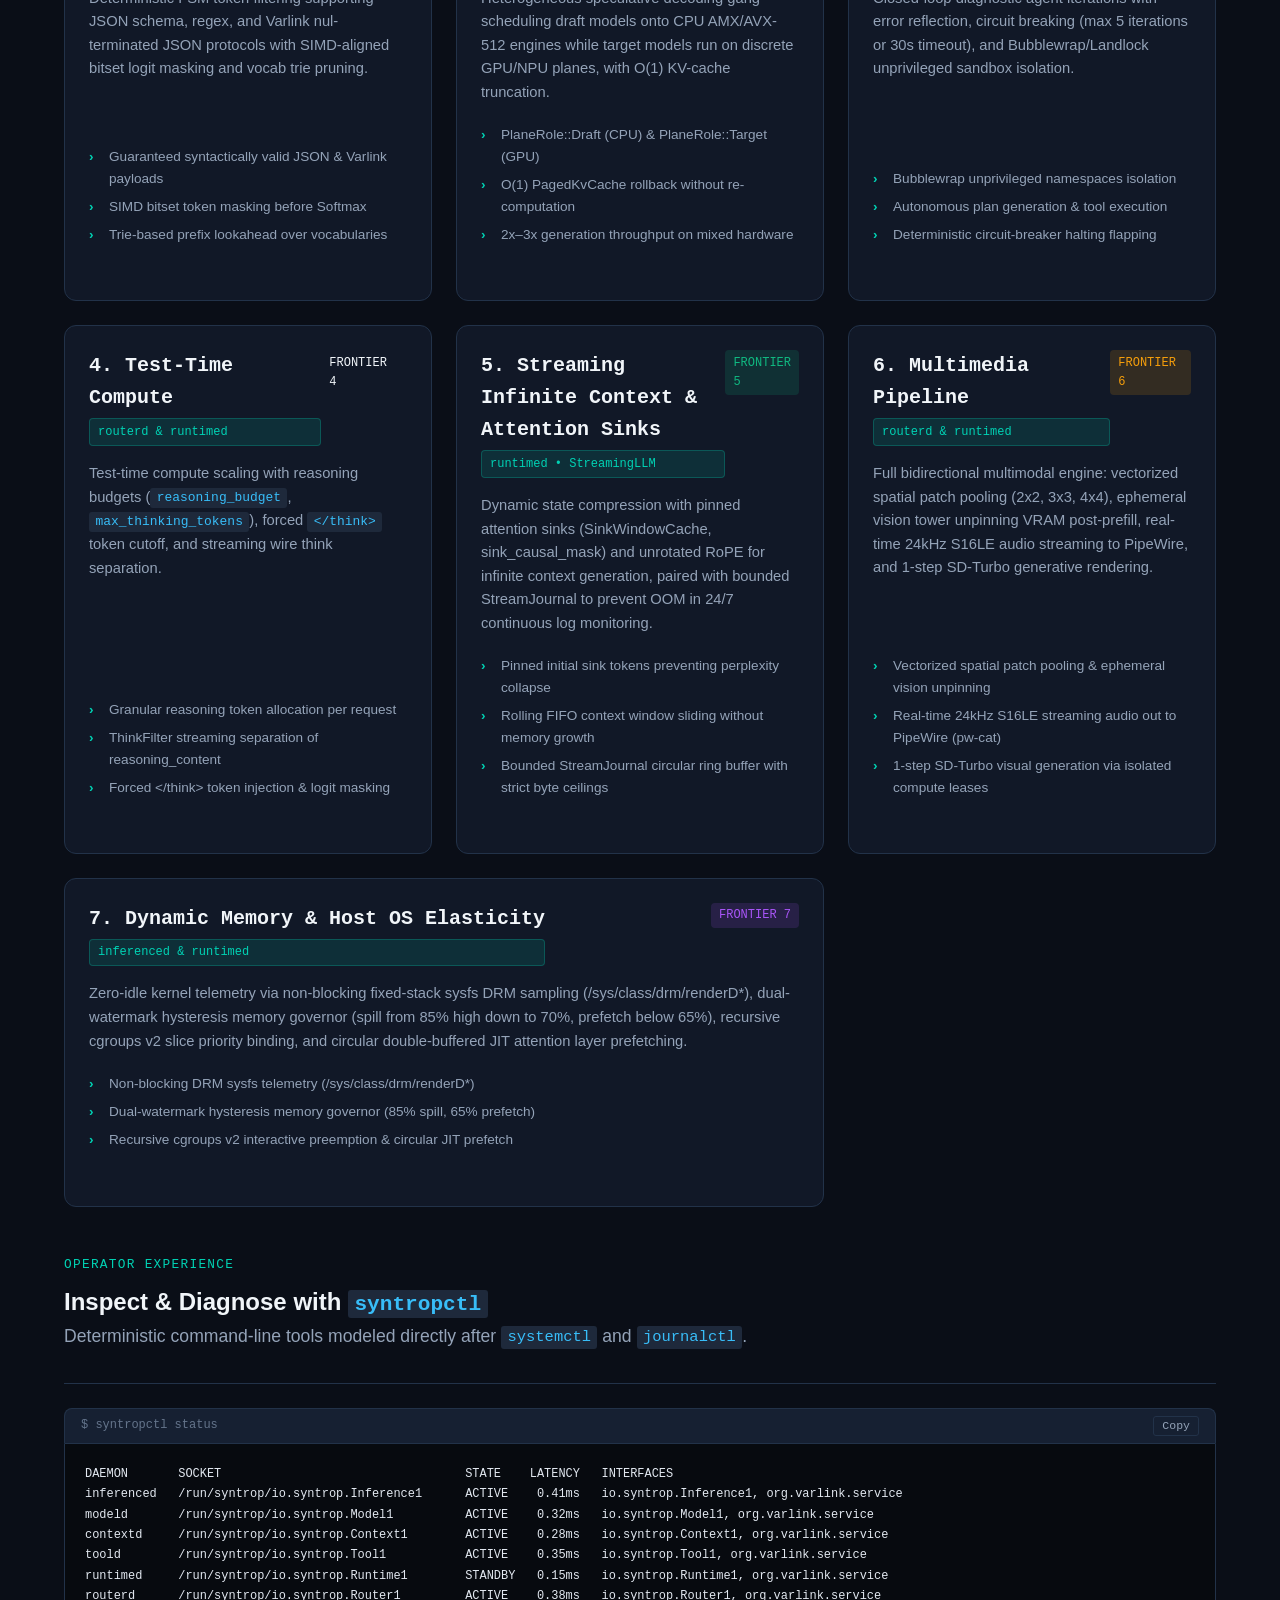
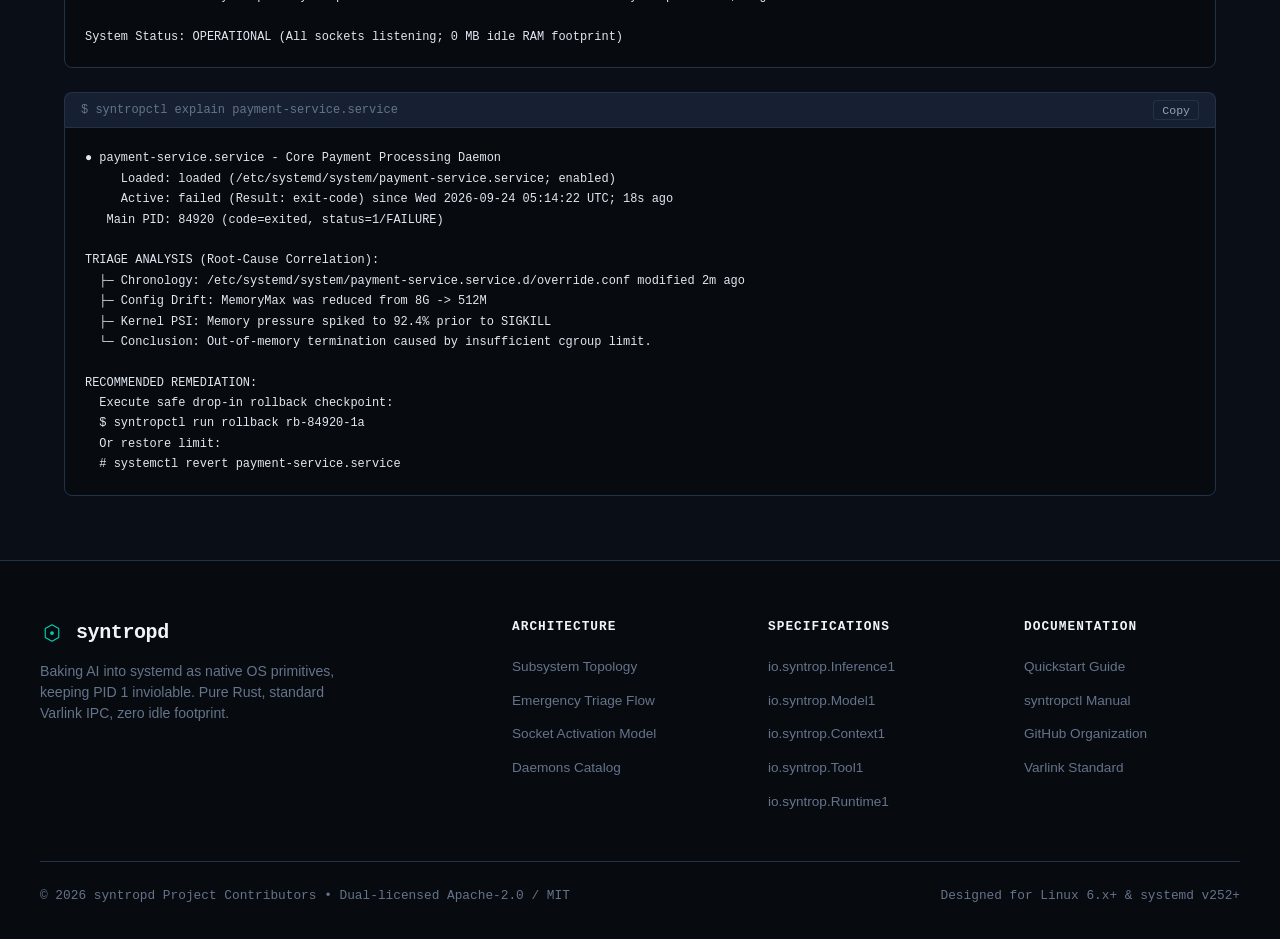
==== commit 9457d46e: "docs: standardize routerd port 8000 ingress and add multimedia showcases" ====
--- a/index.html
+++ b/index.html
@@ -13,7 +13,7 @@
 
   <!-- Top Announcement Bar -->
   <div class="top-banner">
-    <span><span class="badge">v0.6.2</span> 8 Modular Components • Pure Rust • 7 Frontiers • Zero-Copy CAS • Port 32768 Ingress</span>
+    <span><span class="badge">v0.6.2</span> 8 Modular Components • Pure Rust • 7 Frontiers • Zero-Copy CAS • Port 8000 Ingress</span>
   </div>
 
   <!-- Header & Navigation -->
@@ -255,7 +255,7 @@
           <div class="daemon-top">
             <div>
               <div class="daemon-name">routerd</div>
-              <div class="daemon-socket">/run/syntrop/io.syntrop.Router1 &amp; 127.0.0.1:32768</div>
+              <div class="daemon-socket">/run/syntrop/io.syntrop.Router1 &amp; 0.0.0.0:8000</div>
             </div>
             <span class="badge" style="background: var(--teal-dim); color: var(--teal); padding: 0.2rem 0.5rem; font-size: 0.75rem; border-radius: 4px; font-family: var(--font-mono);">ROUTER</span>
           </div>
@@ -265,7 +265,7 @@
           <ul class="daemon-features">
             <li>Dynamic candidate scoring (cost, throughput, context, tiers)</li>
             <li>Kernel PSI telemetry loop &amp; VRAM pressure offloading</li>
-            <li>Dual-stack TCP ingress (port 32768) &amp; /run/syntrop/router.sock</li>
+            <li>Dual-stack TCP ingress (port 8000) &amp; /run/syntrop/router.sock</li>
             <li>Native Varlink IPC control socket (io.syntrop.Router1)</li>
           </ul>
           <div class="daemon-footer">
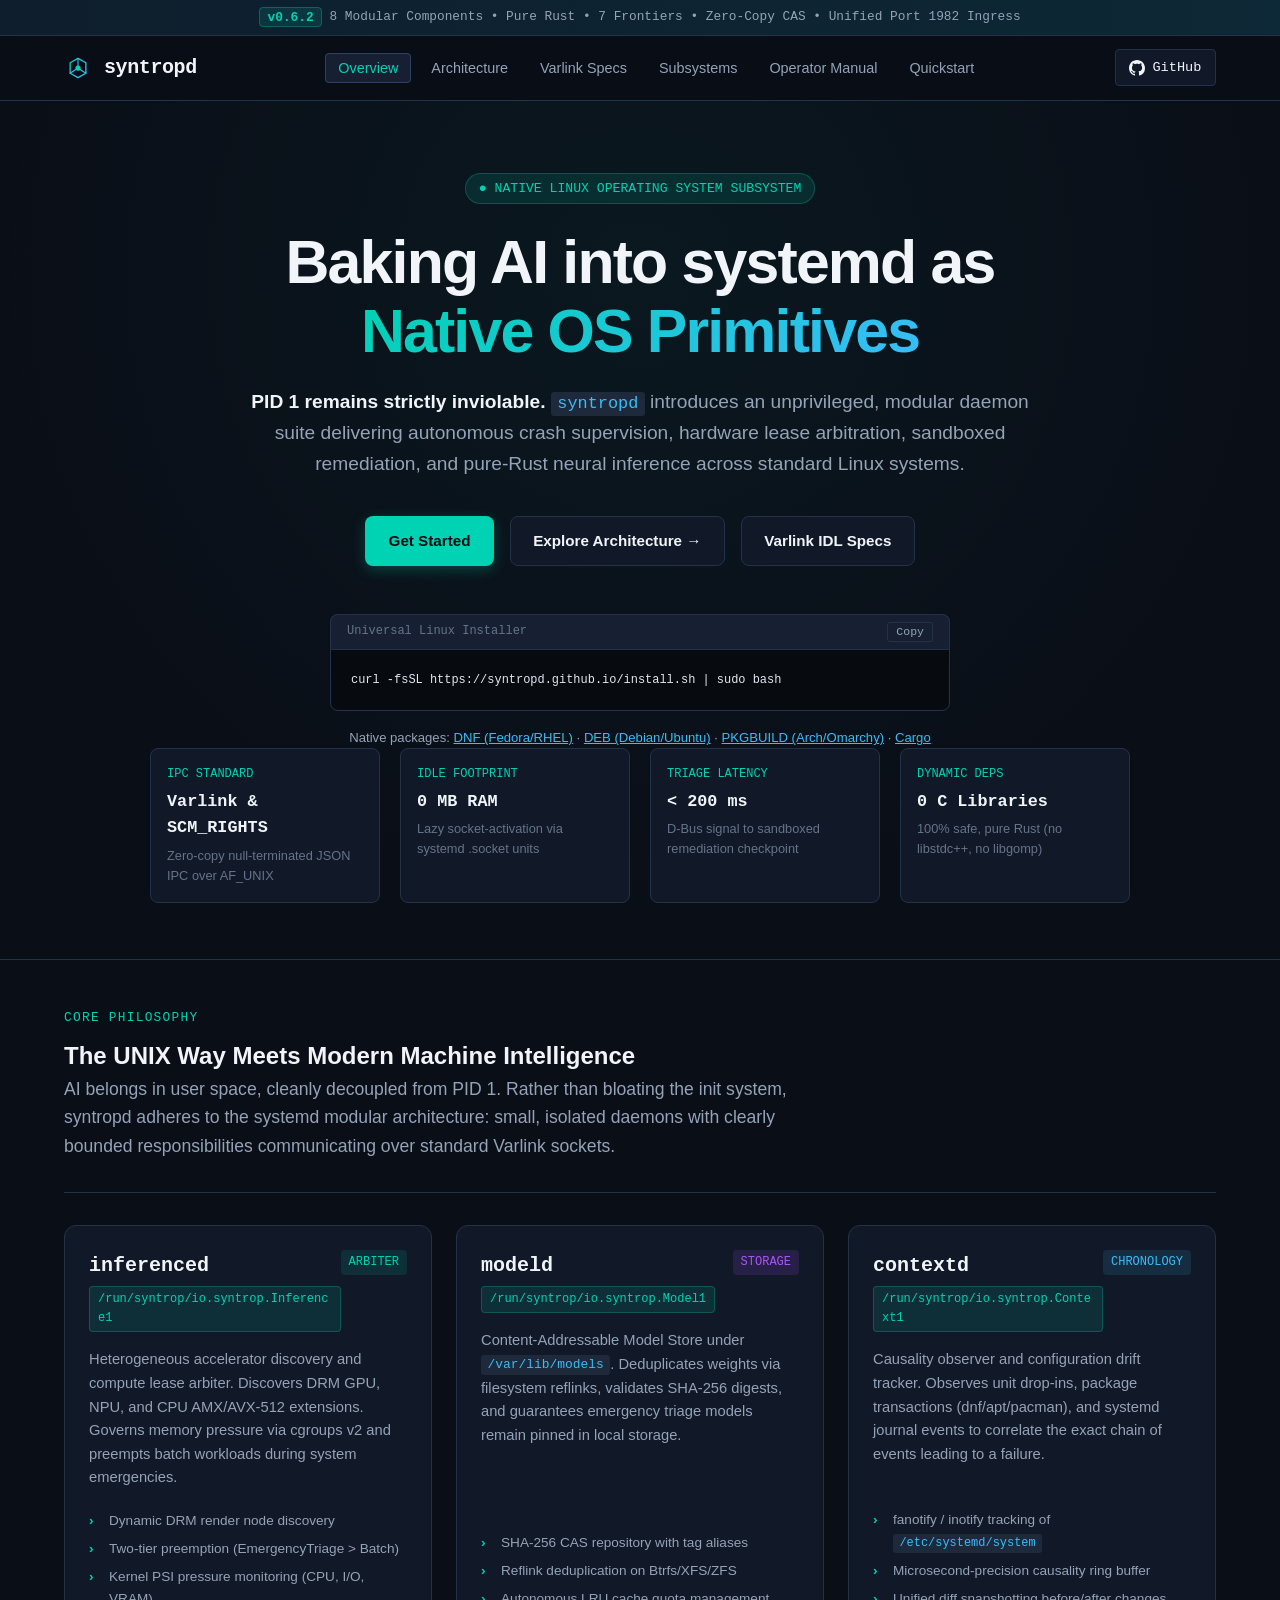
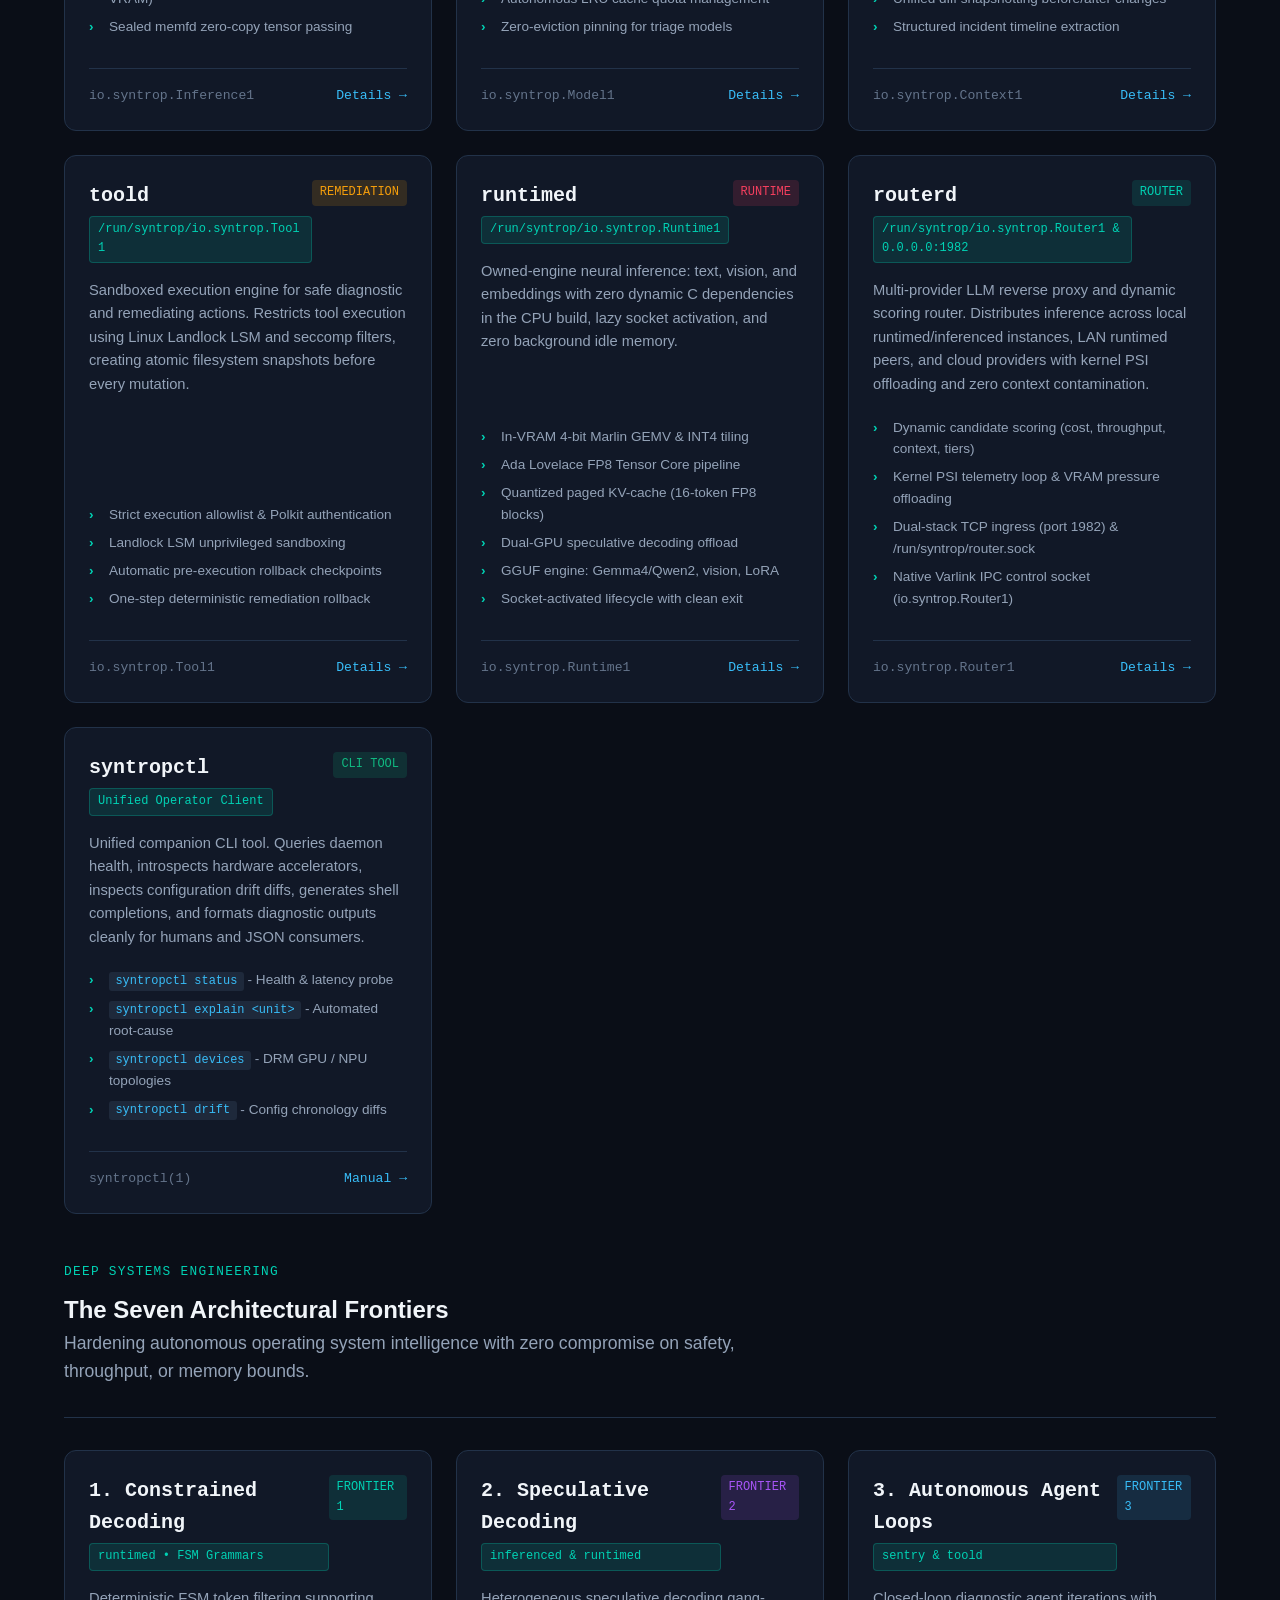
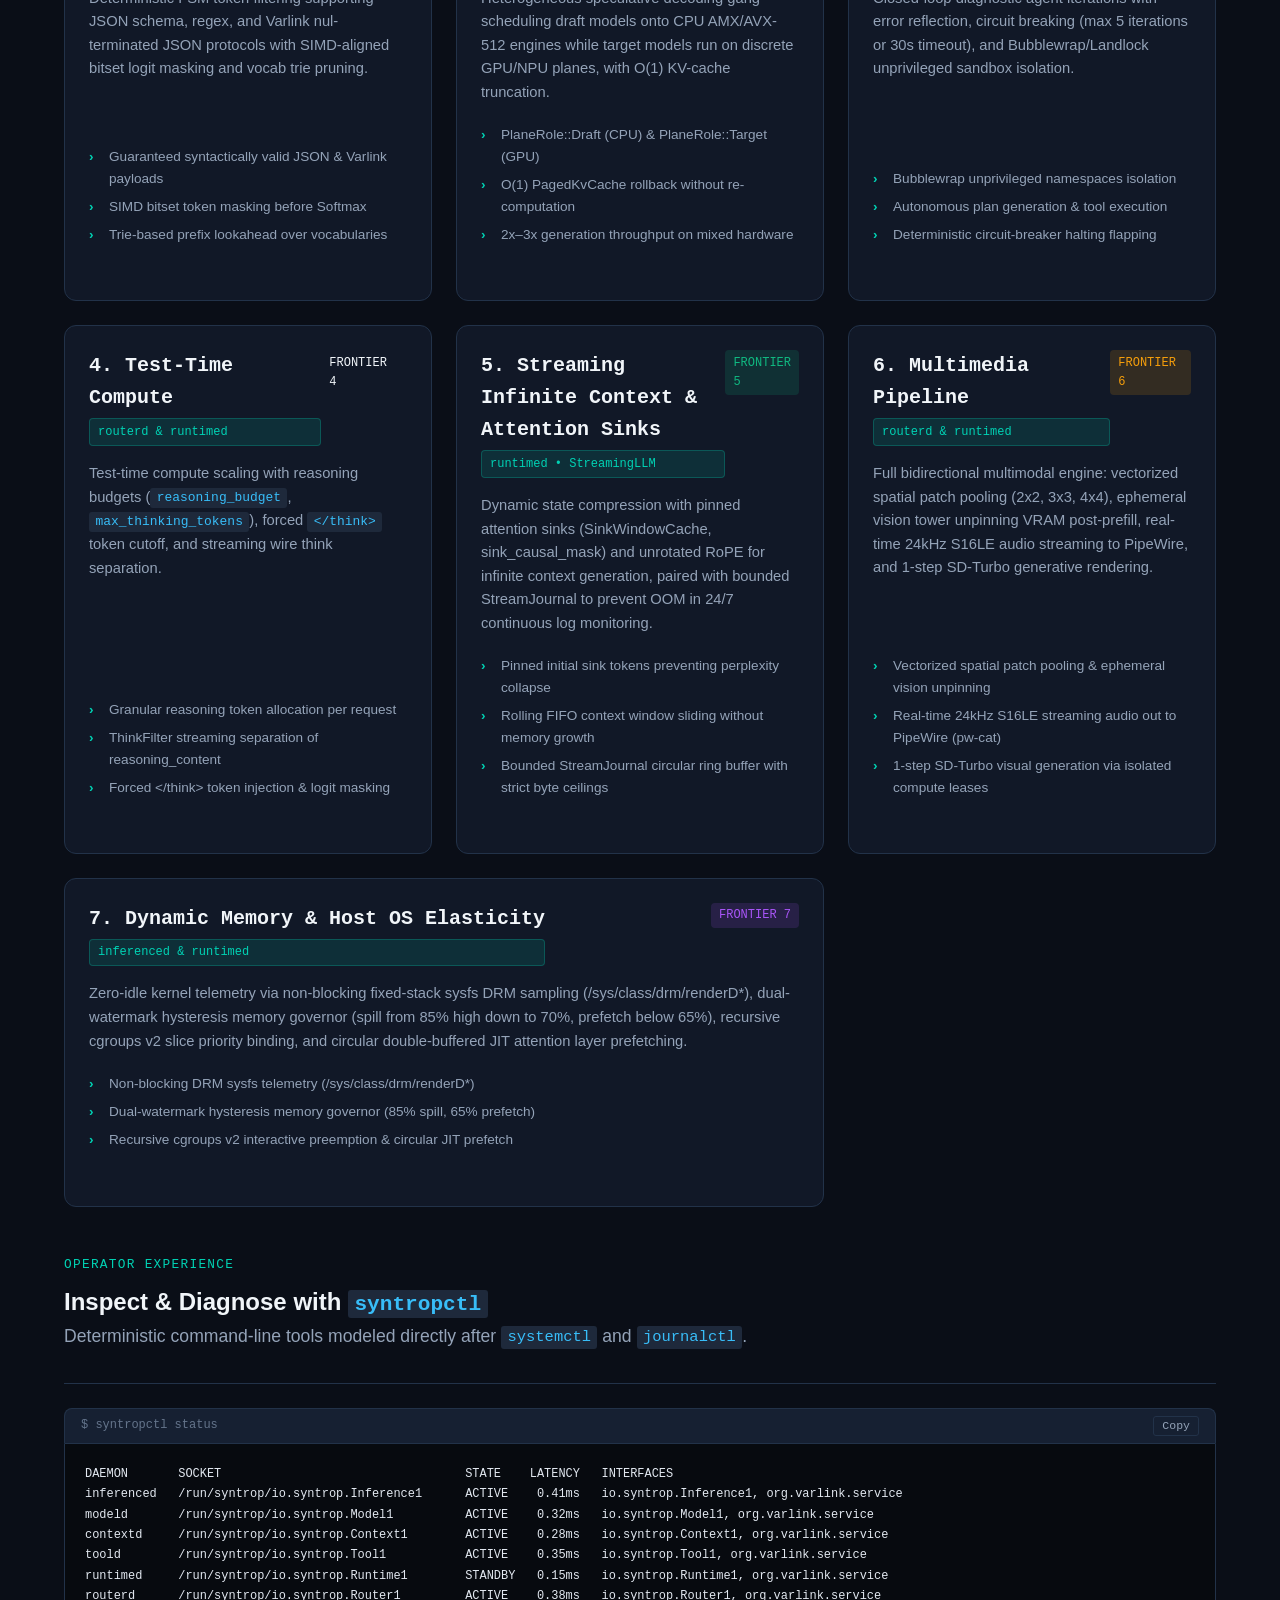
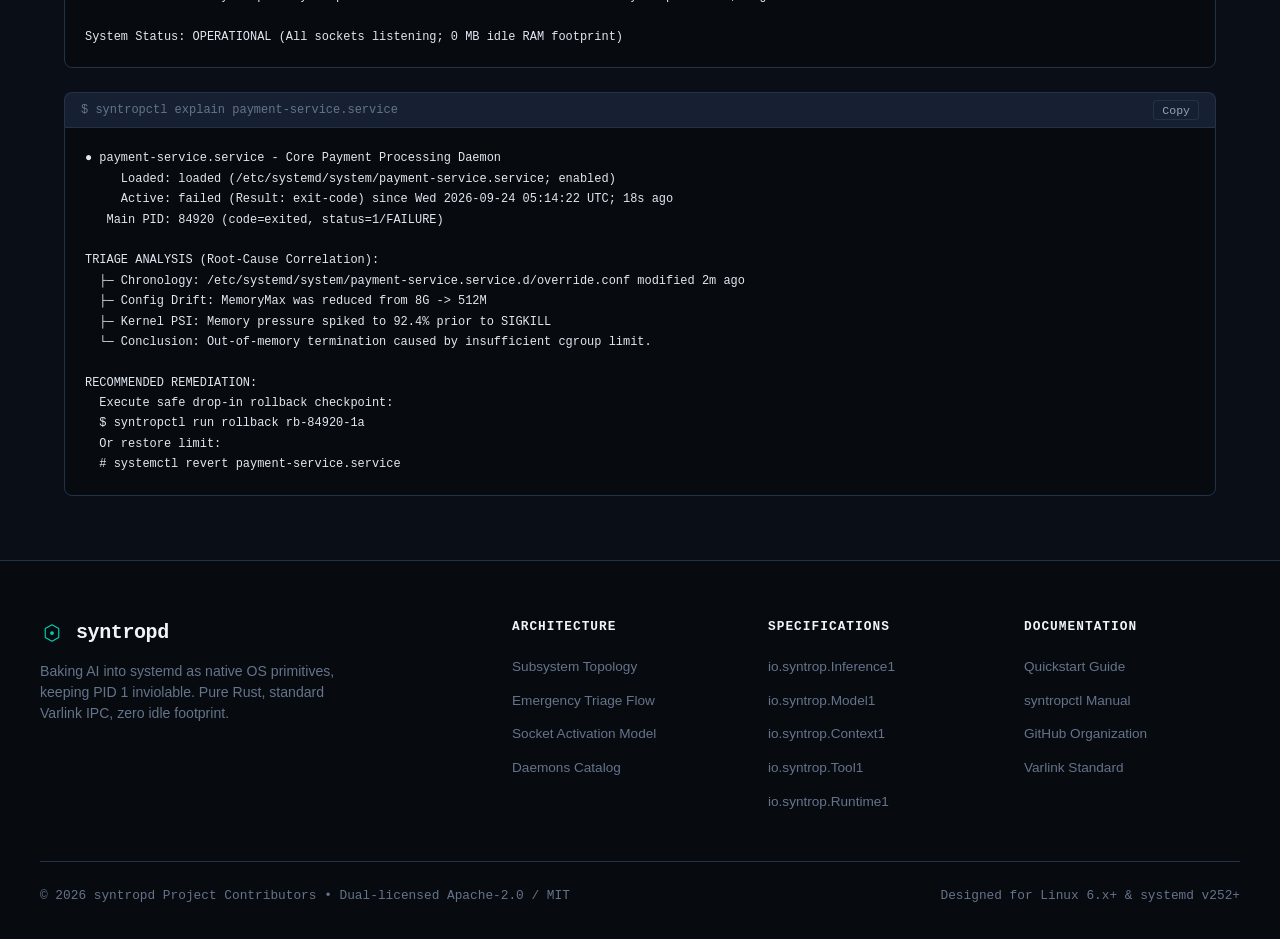
==== commit eec7ef79: "docs: update wire ingress and socket activation references to unified port 1982" ====
--- a/index.html
+++ b/index.html
@@ -13,7 +13,7 @@
 
   <!-- Top Announcement Bar -->
   <div class="top-banner">
-    <span><span class="badge">v0.6.2</span> 8 Modular Components • Pure Rust • 7 Frontiers • Zero-Copy CAS • Port 8000 Ingress</span>
+    <span><span class="badge">v0.6.2</span> 8 Modular Components • Pure Rust • 7 Frontiers • Zero-Copy CAS • Unified Port 1982 Ingress</span>
   </div>
 
   <!-- Header & Navigation -->
@@ -255,7 +255,7 @@
           <div class="daemon-top">
             <div>
               <div class="daemon-name">routerd</div>
-              <div class="daemon-socket">/run/syntrop/io.syntrop.Router1 &amp; 0.0.0.0:8000</div>
+              <div class="daemon-socket">/run/syntrop/io.syntrop.Router1 &amp; 0.0.0.0:1982</div>
             </div>
             <span class="badge" style="background: var(--teal-dim); color: var(--teal); padding: 0.2rem 0.5rem; font-size: 0.75rem; border-radius: 4px; font-family: var(--font-mono);">ROUTER</span>
           </div>
@@ -265,7 +265,7 @@
           <ul class="daemon-features">
             <li>Dynamic candidate scoring (cost, throughput, context, tiers)</li>
             <li>Kernel PSI telemetry loop &amp; VRAM pressure offloading</li>
-            <li>Dual-stack TCP ingress (port 8000) &amp; /run/syntrop/router.sock</li>
+            <li>Dual-stack TCP ingress (port 1982) &amp; /run/syntrop/router.sock</li>
             <li>Native Varlink IPC control socket (io.syntrop.Router1)</li>
           </ul>
           <div class="daemon-footer">
